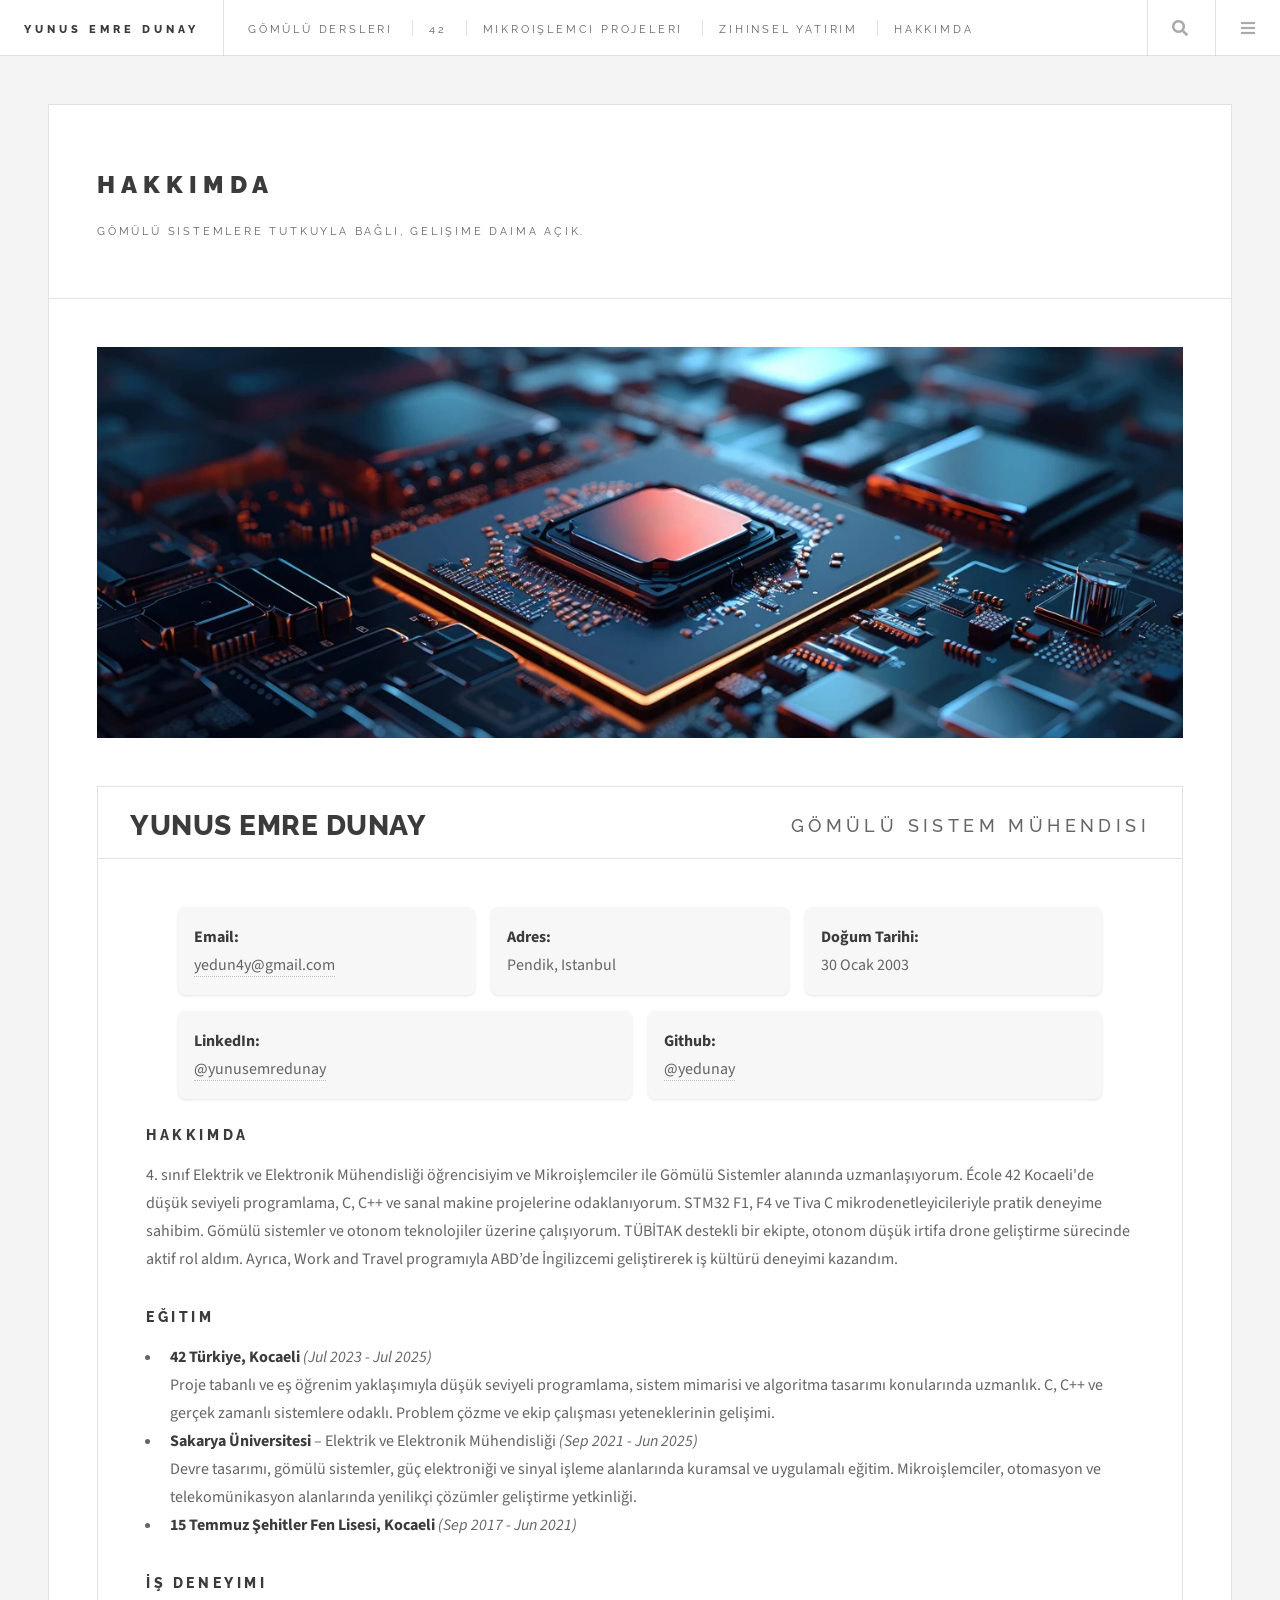
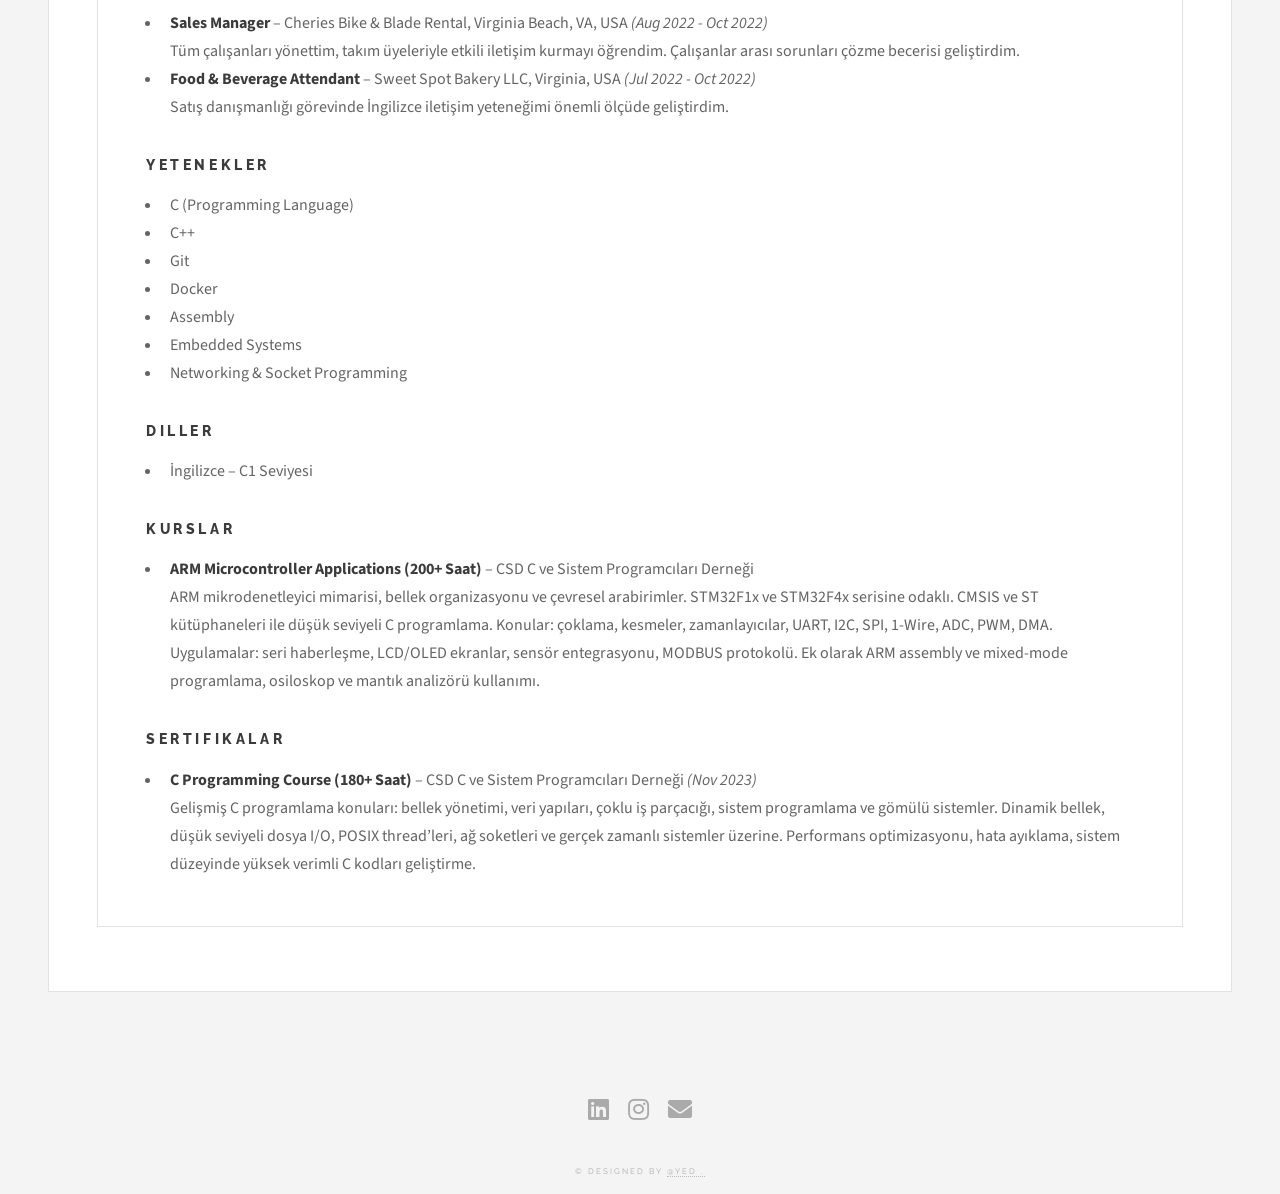
==== about.html @ 1c9fd667 "a" ====
<!DOCTYPE HTML>
<html>

<head>
	<title>Yunus Emre DUNAY</title>
	<meta charset="utf-8" />
	<meta name="viewport" content="width=device-width, initial-scale=1, user-scalable=no" />
	<link rel="stylesheet" href="assets/css/main.css" />
</head>

<body class="is-preload">
	<!-- Wrapper -->
	<div id="wrapper">
		<!-- Header -->
		<header id="header">
			<h1><a href="index.html">Yunus Emre DUNAY</a></h1>
			<nav class="links">
				<ul>
					<li><a href="embedded.html">Gömülü Dersleri</a></li>
					<li><a href="forty_two.html">42</a></li>
					<li><a href="mcu.html">Mikroişlemci Projeleri</a></li>
					<li><a href="mind.html">Zihinsel Yatırım</a></li>
					<li><a href="about.html">Hakkımda</a></li>
				</ul>
			</nav>
			<nav class="main">
				<ul>
					<li class="search">
						<a class="fa-search" href="#search">Search</a>
						<form id="search" method="get" action="#">
							<input type="text" name="query" placeholder="Search" />
						</form>
					</li>
					<li class="menu">
						<a class="fa-bars" href="#menu">Menu</a>
					</li>
				</ul>
			</nav>
		</header>

		<!-- Menu -->
		<section id="menu">

			<!-- Search -->
			<section>
				<form class="search" method="get" action="#">
					<input type="text" name="query" placeholder="Search" />
				</form>
			</section>

			<!-- Links -->
			<section>
				<ul class="links">
					<li>
						<a href="embedded.html">
							<h3>Gömülü Dersleri</h3>
							<p>Hafta hafta yüklediğim teorik ve pratik notlar</p>
						</a>
					</li>
					<li>
						<a href="forty_two.html">
							<h3>42</h3>
							<p>[C / C++ / Sanal Makineler / Soketler / Docker ve daha fazlası...]</p>
						</a>
					</li>
					<li>
						<a href="mcu.html">
							<h3>Mikroişlemci Projeleri</h3>
							<p>STM32 ve Tiva Stellaris ile tasarladığım projeler</p>
						</a>
					</li>
					<li>
						<a href="mind.html">
							<h3>Zihinsel Yatırım</h3>
							<p>Podcast, kitap ve bireysel gelişim odaklı bilimsel paylaşımlar</p>
						</a>
					</li>
					<li>
						<a href="about.html">
							<h3>Hakkımda</h3>
							<p>Benim hakkımda daha fazla bilgi</p>
						</a>
					</li>
				</ul>
			</section>

		</section>

		<div id="main">

			<!-- Post -->
			<article class="post">
				<header>
					<div class="title">
						<h2><a> Hakkımda </a></h2>
						<p> Gömülü sistemlere tutkuyla bağlı, gelişime daima açık. </p>
					</div>
				</header>
				<span class="image featured"><img src="images/about.jpeg" alt="" /></span>
				<style>
					@media (max-width: 768px) {

						#cv header,
						#cv .info-cards {
							padding-left: 1em !important;
							padding-right: 1em !important;
						}

						#cv .info-cards>div {
							flex: 1 1 100% !important;
							margin-bottom: 0.75em !important;
						}

						#cv header {
							margin-top: 1.5em !important;
							margin-bottom: 0.5em !important;
						}

						#cv header h2,
						#cv header p {
							font-size: 1.25em !important;
							text-align: center !important;
						}

						#cv header div {
							text-align: center !important;
						}
					}
				</style>

				<section id="cv" class="post" style="margin-top: 1em;">
					<header
						style="display: flex; flex-wrap: wrap; justify-content: space-between; align-items: center; gap: 1em; padding: 1em 2em 0.5em 2em;">
						<div style="flex: 1 1 300px; min-width: 200px;">
							<h2 style="margin: 0; font-size: 1.75em; letter-spacing: 0.5px;">Yunus Emre DUNAY</h2>
						</div>
						<div style="flex: 1 1 300px; min-width: 200px; text-align: right;">
							<p style="margin: 0; font-weight: 500; color: #666; font-size: 1.1em;">Gömülü Sistem
								Mühendisi</p>
						</div>
					</header>

					<div class="info-cards"
						style="display: flex; flex-wrap: wrap; gap: 1em; margin: 1em 2em 1.5em 2em;">
						<div
							style="flex: 1 1 200px; background-color: #f7f7f7; padding: 1em; border-radius: 8px; box-shadow: 0 1px 3px rgba(0,0,0,0.1);">
							<p style="margin: 0;"><strong>Email:</strong><br /><a
									href="mailto:yedun4y@gmail.com">yedun4y@gmail.com</a></p>
						</div>
						<div
							style="flex: 1 1 200px; background-color: #f7f7f7; padding: 1em; border-radius: 8px; box-shadow: 0 1px 3px rgba(0,0,0,0.1);">
							<p style="margin: 0;"><strong>Adres:</strong><br />Pendik, Istanbul</p>
						</div>
						<div
							style="flex: 1 1 200px; background-color: #f7f7f7; padding: 1em; border-radius: 8px; box-shadow: 0 1px 3px rgba(0,0,0,0.1);">
							<p style="margin: 0;"><strong>Doğum Tarihi:</strong><br />30 Ocak 2003</p>
						</div>
						<div
							style="flex: 1 1 300px; background-color: #f7f7f7; padding: 1em; border-radius: 8px; box-shadow: 0 1px 3px rgba(0,0,0,0.1);">
							<p style="margin: 0;"><strong>LinkedIn:</strong><br /><a
									href="https://www.linkedin.com/in/yunusemredunay/">@yunusemredunay</a>
							</p>
						</div>
						<div
							style="flex: 1 1 300px; background-color: #f7f7f7; padding: 1em; border-radius: 8px; box-shadow: 0 1px 3px rgba(0,0,0,0.1);">
							<p style="margin: 0;"><strong>Github:</strong><br /><a
									href="https://www.github.com/yedunay/">@yedunay</a>
							</p>
						</div>
					</div>
					<h3>Hakkımda</h3>
					<p>4. sınıf Elektrik ve Elektronik Mühendisliği öğrencisiyim ve Mikroişlemciler ile Gömülü Sistemler
						alanında uzmanlaşıyorum. École 42 Kocaeli'de düşük seviyeli programlama, C, C++ ve sanal makine
						projelerine odaklanıyorum. STM32 F1, F4 ve Tiva C mikrodenetleyicileriyle pratik deneyime
						sahibim. Gömülü sistemler ve otonom teknolojiler üzerine çalışıyorum. TÜBİTAK destekli bir
						ekipte, otonom düşük irtifa drone geliştirme sürecinde aktif rol aldım. Ayrıca, Work and Travel
						programıyla ABD’de İngilizcemi geliştirerek iş kültürü deneyimi kazandım.</p>

					<h3>Eğitim</h3>
					<ul>
						<li><strong>42 Türkiye, Kocaeli</strong> <em>(Jul 2023 - Jul 2025)</em><br />
							Proje tabanlı ve eş öğrenim yaklaşımıyla düşük seviyeli programlama, sistem mimarisi ve
							algoritma tasarımı konularında uzmanlık. C, C++ ve gerçek zamanlı sistemlere odaklı. Problem
							çözme ve ekip çalışması yeteneklerinin gelişimi.
						</li>
						<li><strong>Sakarya Üniversitesi</strong> – Elektrik ve Elektronik Mühendisliği <em>(Sep 2021 -
								Jun 2025)</em><br />
							Devre tasarımı, gömülü sistemler, güç elektroniği ve sinyal işleme alanlarında kuramsal ve
							uygulamalı eğitim. Mikroişlemciler, otomasyon ve telekomünikasyon alanlarında yenilikçi
							çözümler geliştirme yetkinliği.
						</li>
						<li><strong>15 Temmuz Şehitler Fen Lisesi, Kocaeli</strong> <em>(Sep 2017 - Jun 2021)</em></li>
					</ul>

					<h3>İş Deneyimi</h3>
					<ul>
						<li><strong>Sales Manager</strong> – Cheries Bike & Blade Rental, Virginia Beach, VA, USA
							<em>(Aug 2022 - Oct 2022)</em><br />
							Tüm çalışanları yönettim, takım üyeleriyle etkili iletişim kurmayı öğrendim. Çalışanlar
							arası sorunları çözme becerisi geliştirdim.
						</li>
						<li><strong>Food & Beverage Attendant</strong> – Sweet Spot Bakery LLC, Virginia, USA <em>(Jul
								2022 - Oct 2022)</em><br />
							Satış danışmanlığı görevinde İngilizce iletişim yeteneğimi önemli ölçüde geliştirdim.
						</li>
					</ul>

					<h3>Yetenekler</h3>
					<ul>
						<li>C (Programming Language)</li>
						<li>C++</li>
						<li>Git</li>
						<li>Docker</li>
						<li>Assembly</li>
						<li>Embedded Systems</li>
						<li>Networking & Socket Programming</li>
					</ul>

					<h3>Diller</h3>
					<ul>
						<li>İngilizce – C1 Seviyesi</li>
					</ul>

					<h3>Kurslar</h3>
					<ul>
						<li><strong>ARM Microcontroller Applications (200+ Saat)</strong> – CSD C ve Sistem
							Programcıları Derneği<br />
							ARM mikrodenetleyici mimarisi, bellek organizasyonu ve çevresel arabirimler. STM32F1x ve
							STM32F4x serisine odaklı. CMSIS ve ST kütüphaneleri ile düşük seviyeli C programlama.
							Konular: çoklama, kesmeler, zamanlayıcılar, UART, I2C, SPI, 1-Wire, ADC, PWM, DMA.
							Uygulamalar: seri haberleşme, LCD/OLED ekranlar, sensör entegrasyonu, MODBUS protokolü. Ek
							olarak ARM assembly ve mixed-mode programlama, osiloskop ve mantık analizörü kullanımı.
						</li>
					</ul>

					<h3>Sertifikalar</h3>
					<ul>
						<li><strong>C Programming Course (180+ Saat)</strong> – CSD C ve Sistem Programcıları Derneği
							<em>(Nov 2023)</em><br />
							Gelişmiş C programlama konuları: bellek yönetimi, veri yapıları, çoklu iş parçacığı, sistem
							programlama ve gömülü sistemler. Dinamik bellek, düşük seviyeli dosya I/O, POSIX
							thread’leri, ağ soketleri ve gerçek zamanlı sistemler üzerine. Performans optimizasyonu,
							hata ayıklama, sistem düzeyinde yüksek verimli C kodları geliştirme.
						</li>
					</ul>
				</section>
			</article>
		</div>
	</div>
	<section id="footer">
		<ul class="icons" style="text-align: center;">
			<li><a href="https://www.linkedin.com/in/yunusemredunay/" class="icon brands fa-linkedin" target="_blank"
					style="font-size: 24px;"><span class="label">LinkedIn</span></a></li>
			<li><a href="https://www.instagram.com/yunusemredunay/" class="icon brands fa-instagram" target="_blank"
					style="font-size: 24px;"><span class="label">Instagram</span></a></li>
			<li><a href="mailto:yedun4y@gmail.com" class="icon solid fa-envelope" style="font-size: 24px;"><span
						class="label">Email</span></a></li>
		</ul>
		<p class="copyright" style="text-align: center;">&copy; designed by <a href="about.html">@YED .</a></p>
	</section>

	<!-- Scripts -->
	<script src="assets/js/jquery.min.js"></script>
	<script src="assets/js/browser.min.js"></script>
	<script src="assets/js/breakpoints.min.js"></script>
	<script src="assets/js/util.js"></script>
	<script src="assets/js/main.js"></script>

</body>

</html>
---- assets/css/main.css ----
@import url(fontawesome-all.min.css);
@import url("https://fonts.googleapis.com/css?family=Source+Sans+Pro:400,700|Raleway:400,800,900");

/*
	Yunus Emre DUNAY by HTML5 UP
	html5up.net | @ajlkn
	Free for personal and commercial use under the CCA 3.0 license (html5up.net/license)
*/

html, body, div, span, applet, object,
iframe, h1, h2, h3, h4, h5, h6, p, blockquote,
pre, a, abbr, acronym, address, big, cite,
code, del, dfn, em, img, ins, kbd, q, s, samp,
small, strike, strong, sub, sup, tt, var, b,
u, i, center, dl, dt, dd, ol, ul, li, fieldset,
form, label, legend, table, caption, tbody,
tfoot, thead, tr, th, td, article, aside,
canvas, details, embed, figure, figcaption,
footer, header, hgroup, menu, nav, output, ruby,
section, summary, time, mark, audio, video {
	margin: 0;
	padding: 0;
	border: 0;
	font-size: 100%;
	font: inherit;
	vertical-align: baseline;}

article, aside, details, figcaption, figure,
footer, header, hgroup, menu, nav, section {
	display: block;}

body {
	line-height: 1;
}

ol, ul {
	list-style: none;
}

blockquote, q {
	quotes: none;
}

	blockquote:before, blockquote:after, q:before, q:after {
		content: '';
		content: none;
	}

table {
	border-collapse: collapse;
	border-spacing: 0;
}

body {
	-webkit-text-size-adjust: none;
}

mark {
	background-color: transparent;
	color: inherit;
}

input::-moz-focus-inner {
	border: 0;
	padding: 0;
}

input, select, textarea {
	-moz-appearance: none;
	-webkit-appearance: none;
	-ms-appearance: none;
	appearance: none;
}

/* Basic */

	@-ms-viewport {
		width: device-width;
	}

	body {
		-ms-overflow-style: scrollbar;
	}

	@media screen and (max-width: 480px) {

		html, body {
			min-width: 320px;
		}

	}

	html {
		box-sizing: border-box;
	}

	*, *:before, *:after {
		box-sizing: inherit;
	}

	body {
		background: #f4f4f4;
	}

		body.is-preload *, body.is-preload *:before, body.is-preload *:after {
			-moz-animation: none !important;
			-webkit-animation: none !important;
			-ms-animation: none !important;
			animation: none !important;
			-moz-transition: none !important;
			-webkit-transition: none !important;
			-ms-transition: none !important;
			transition: none !important;
		}

/* Type */

	body, input, select, textarea {
		color: #646464;
		font-family: "Source Sans Pro", Helvetica, sans-serif;
		font-size: 14pt;
		font-weight: 400;
		line-height: 1.75;
	}

		@media screen and (max-width: 1680px) {

			body, input, select, textarea {
				font-size: 12pt;
			}

		}

		@media screen and (max-width: 1280px) {

			body, input, select, textarea {
				font-size: 12pt;
			}

		}

		@media screen and (max-width: 980px) {

			body, input, select, textarea {
				font-size: 12pt;
			}

		}

		@media screen and (max-width: 736px) {

			body, input, select, textarea {
				font-size: 12pt;
			}

		}

		@media screen and (max-width: 480px) {

			body, input, select, textarea {
				font-size: 12pt;
			}

		}

	a {
		-moz-transition: color 0.2s ease, border-bottom-color 0.2s ease;
		-webkit-transition: color 0.2s ease, border-bottom-color 0.2s ease;
		-ms-transition: color 0.2s ease, border-bottom-color 0.2s ease;
		transition: color 0.2s ease, border-bottom-color 0.2s ease;
		border-bottom: dotted 1px rgba(160, 160, 160, 0.65);
		color: inherit;
		text-decoration: none;
	}

		a:before {
			-moz-transition: color 0.2s ease;
			-webkit-transition: color 0.2s ease;
			-ms-transition: color 0.2s ease;
			transition: color 0.2s ease;
		}

		a:hover {
			border-bottom-color: transparent;
			color: #2ebaae !important;
		}

			a:hover:before {
				color: #2ebaae !important;
			}

	strong, b {
		color: #3c3b3b;
		font-weight: 700;
	}

	em, i {
		font-style: italic;
	}

	p {
		margin: 0 0 2em 0;
	}

	h1, h2, h3, h4, h5, h6 {
		color: #3c3b3b;
		font-family: "Raleway", Helvetica, sans-serif;
		font-weight: 800;
		letter-spacing: 0.25em;
		line-height: 1.65;
		margin: 0 0 1em 0;
		text-transform: uppercase;
	}

		h1 a, h2 a, h3 a, h4 a, h5 a, h6 a {
			color: inherit;
			border-bottom: 0;
		}

	h2 {
		font-size: 1.1em;
	}

	h3 {
		font-size: 0.9em;
	}

	h4 {
		font-size: 0.7em;
	}

	h5 {
		font-size: 0.7em;
	}

	h6 {
		font-size: 0.7em;
	}

	sub {
		font-size: 0.8em;
		position: relative;
		top: 0.5em;
	}

	sup {
		font-size: 0.8em;
		position: relative;
		top: -0.5em;
	}

	blockquote {
		border-left: solid 4px rgba(160, 160, 160, 0.3);
		font-style: italic;
		margin: 0 0 2em 0;
		padding: 0.5em 0 0.5em 2em;
	}

	code {
		background: rgba(160, 160, 160, 0.075);
		border: solid 1px rgba(160, 160, 160, 0.3);
		font-family: "Courier New", monospace;
		font-size: 0.9em;
		margin: 0 0.25em;
		padding: 0.25em 0.65em;
	}

	pre {
		-webkit-overflow-scrolling: touch;
		font-family: "Courier New", monospace;
		font-size: 0.9em;
		margin: 0 0 2em 0;
	}

		pre code {
			display: block;
			line-height: 1.75em;
			padding: 1em 1.5em;
			overflow-x: auto;
		}

	hr {
		border: 0;
		border-bottom: solid 1px rgba(160, 160, 160, 0.3);
		margin: 2em 0;
	}

		hr.major {
			margin: 3em 0;
		}

	.align-left {
		text-align: left;
	}

	.align-center {
		text-align: center;
	}

	.align-right {
		text-align: right;
	}

/* Row */

	.row {
		display: flex;
		flex-wrap: wrap;
		box-sizing: border-box;
		align-items: stretch;
	}

		.row > * {
			box-sizing: border-box;
		}

		.row.gtr-uniform > * > :last-child {
			margin-bottom: 0;
		}

		.row.aln-left {
			justify-content: flex-start;
		}

		.row.aln-center {
			justify-content: center;
		}

		.row.aln-right {
			justify-content: flex-end;
		}

		.row.aln-top {
			align-items: flex-start;
		}

		.row.aln-middle {
			align-items: center;
		}

		.row.aln-bottom {
			align-items: flex-end;
		}

		.row > .imp {
			order: -1;
		}

		.row > .col-1 {
			width: 8.33333%;
		}

		.row > .off-1 {
			margin-left: 8.33333%;
		}

		.row > .col-2 {
			width: 16.66667%;
		}

		.row > .off-2 {
			margin-left: 16.66667%;
		}

		.row > .col-3 {
			width: 25%;
		}

		.row > .off-3 {
			margin-left: 25%;
		}

		.row > .col-4 {
			width: 33.33333%;
		}

		.row > .off-4 {
			margin-left: 33.33333%;
		}

		.row > .col-5 {
			width: 41.66667%;
		}

		.row > .off-5 {
			margin-left: 41.66667%;
		}

		.row > .col-6 {
			width: 50%;
		}

		.row > .off-6 {
			margin-left: 50%;
		}

		.row > .col-7 {
			width: 58.33333%;
		}

		.row > .off-7 {
			margin-left: 58.33333%;
		}

		.row > .col-8 {
			width: 66.66667%;
		}

		.row > .off-8 {
			margin-left: 66.66667%;
		}

		.row > .col-9 {
			width: 75%;
		}

		.row > .off-9 {
			margin-left: 75%;
		}

		.row > .col-10 {
			width: 83.33333%;
		}

		.row > .off-10 {
			margin-left: 83.33333%;
		}

		.row > .col-11 {
			width: 91.66667%;
		}

		.row > .off-11 {
			margin-left: 91.66667%;
		}

		.row > .col-12 {
			width: 100%;
		}

		.row > .off-12 {
			margin-left: 100%;
		}

		.row.gtr-0 {
			margin-top: 0;
			margin-left: 0em;
		}

			.row.gtr-0 > * {
				padding: 0 0 0 0em;
			}

			.row.gtr-0.gtr-uniform {
				margin-top: 0em;
			}

				.row.gtr-0.gtr-uniform > * {
					padding-top: 0em;
				}

		.row.gtr-25 {
			margin-top: 0;
			margin-left: -0.25em;
		}

			.row.gtr-25 > * {
				padding: 0 0 0 0.25em;
			}

			.row.gtr-25.gtr-uniform {
				margin-top: -0.25em;
			}

				.row.gtr-25.gtr-uniform > * {
					padding-top: 0.25em;
				}

		.row.gtr-50 {
			margin-top: 0;
			margin-left: -0.5em;
		}

			.row.gtr-50 > * {
				padding: 0 0 0 0.5em;
			}

			.row.gtr-50.gtr-uniform {
				margin-top: -0.5em;
			}

				.row.gtr-50.gtr-uniform > * {
					padding-top: 0.5em;
				}

		.row {
			margin-top: 0;
			margin-left: -1em;
		}

			.row > * {
				padding: 0 0 0 1em;
			}

			.row.gtr-uniform {
				margin-top: -1em;
			}

				.row.gtr-uniform > * {
					padding-top: 1em;
				}

		.row.gtr-150 {
			margin-top: 0;
			margin-left: -1.5em;
		}

			.row.gtr-150 > * {
				padding: 0 0 0 1.5em;
			}

			.row.gtr-150.gtr-uniform {
				margin-top: -1.5em;
			}

				.row.gtr-150.gtr-uniform > * {
					padding-top: 1.5em;
				}

		.row.gtr-200 {
			margin-top: 0;
			margin-left: -2em;
		}

			.row.gtr-200 > * {
				padding: 0 0 0 2em;
			}

			.row.gtr-200.gtr-uniform {
				margin-top: -2em;
			}

				.row.gtr-200.gtr-uniform > * {
					padding-top: 2em;
				}

		@media screen and (max-width: 1680px) {

			.row {
				display: flex;
				flex-wrap: wrap;
				box-sizing: border-box;
				align-items: stretch;
			}

				.row > * {
					box-sizing: border-box;
				}

				.row.gtr-uniform > * > :last-child {
					margin-bottom: 0;
				}

				.row.aln-left {
					justify-content: flex-start;
				}

				.row.aln-center {
					justify-content: center;
				}

				.row.aln-right {
					justify-content: flex-end;
				}

				.row.aln-top {
					align-items: flex-start;
				}

				.row.aln-middle {
					align-items: center;
				}

				.row.aln-bottom {
					align-items: flex-end;
				}

				.row > .imp-xlarge {
					order: -1;
				}

				.row > .col-1-xlarge {
					width: 8.33333%;
				}

				.row > .off-1-xlarge {
					margin-left: 8.33333%;
				}

				.row > .col-2-xlarge {
					width: 16.66667%;
				}

				.row > .off-2-xlarge {
					margin-left: 16.66667%;
				}

				.row > .col-3-xlarge {
					width: 25%;
				}

				.row > .off-3-xlarge {
					margin-left: 25%;
				}

				.row > .col-4-xlarge {
					width: 33.33333%;
				}

				.row > .off-4-xlarge {
					margin-left: 33.33333%;
				}

				.row > .col-5-xlarge {
					width: 41.66667%;
				}

				.row > .off-5-xlarge {
					margin-left: 41.66667%;
				}

				.row > .col-6-xlarge {
					width: 50%;
				}

				.row > .off-6-xlarge {
					margin-left: 50%;
				}

				.row > .col-7-xlarge {
					width: 58.33333%;
				}

				.row > .off-7-xlarge {
					margin-left: 58.33333%;
				}

				.row > .col-8-xlarge {
					width: 66.66667%;
				}

				.row > .off-8-xlarge {
					margin-left: 66.66667%;
				}

				.row > .col-9-xlarge {
					width: 75%;
				}

				.row > .off-9-xlarge {
					margin-left: 75%;
				}

				.row > .col-10-xlarge {
					width: 83.33333%;
				}

				.row > .off-10-xlarge {
					margin-left: 83.33333%;
				}

				.row > .col-11-xlarge {
					width: 91.66667%;
				}

				.row > .off-11-xlarge {
					margin-left: 91.66667%;
				}

				.row > .col-12-xlarge {
					width: 100%;
				}

				.row > .off-12-xlarge {
					margin-left: 100%;
				}

				.row.gtr-0 {
					margin-top: 0;
					margin-left: 0em;
				}

					.row.gtr-0 > * {
						padding: 0 0 0 0em;
					}

					.row.gtr-0.gtr-uniform {
						margin-top: 0em;
					}

						.row.gtr-0.gtr-uniform > * {
							padding-top: 0em;
						}

				.row.gtr-25 {
					margin-top: 0;
					margin-left: -0.25em;
				}

					.row.gtr-25 > * {
						padding: 0 0 0 0.25em;
					}

					.row.gtr-25.gtr-uniform {
						margin-top: -0.25em;
					}

						.row.gtr-25.gtr-uniform > * {
							padding-top: 0.25em;
						}

				.row.gtr-50 {
					margin-top: 0;
					margin-left: -0.5em;
				}

					.row.gtr-50 > * {
						padding: 0 0 0 0.5em;
					}

					.row.gtr-50.gtr-uniform {
						margin-top: -0.5em;
					}

						.row.gtr-50.gtr-uniform > * {
							padding-top: 0.5em;
						}

				.row {
					margin-top: 0;
					margin-left: -1em;
				}

					.row > * {
						padding: 0 0 0 1em;
					}

					.row.gtr-uniform {
						margin-top: -1em;
					}

						.row.gtr-uniform > * {
							padding-top: 1em;
						}

				.row.gtr-150 {
					margin-top: 0;
					margin-left: -1.5em;
				}

					.row.gtr-150 > * {
						padding: 0 0 0 1.5em;
					}

					.row.gtr-150.gtr-uniform {
						margin-top: -1.5em;
					}

						.row.gtr-150.gtr-uniform > * {
							padding-top: 1.5em;
						}

				.row.gtr-200 {
					margin-top: 0;
					margin-left: -2em;
				}

					.row.gtr-200 > * {
						padding: 0 0 0 2em;
					}

					.row.gtr-200.gtr-uniform {
						margin-top: -2em;
					}

						.row.gtr-200.gtr-uniform > * {
							padding-top: 2em;
						}

		}

		@media screen and (max-width: 1280px) {

			.row {
				display: flex;
				flex-wrap: wrap;
				box-sizing: border-box;
				align-items: stretch;
			}

				.row > * {
					box-sizing: border-box;
				}

				.row.gtr-uniform > * > :last-child {
					margin-bottom: 0;
				}

				.row.aln-left {
					justify-content: flex-start;
				}

				.row.aln-center {
					justify-content: center;
				}

				.row.aln-right {
					justify-content: flex-end;
				}

				.row.aln-top {
					align-items: flex-start;
				}

				.row.aln-middle {
					align-items: center;
				}

				.row.aln-bottom {
					align-items: flex-end;
				}

				.row > .imp-large {
					order: -1;
				}

				.row > .col-1-large {
					width: 8.33333%;
				}

				.row > .off-1-large {
					margin-left: 8.33333%;
				}

				.row > .col-2-large {
					width: 16.66667%;
				}

				.row > .off-2-large {
					margin-left: 16.66667%;
				}

				.row > .col-3-large {
					width: 25%;
				}

				.row > .off-3-large {
					margin-left: 25%;
				}

				.row > .col-4-large {
					width: 33.33333%;
				}

				.row > .off-4-large {
					margin-left: 33.33333%;
				}

				.row > .col-5-large {
					width: 41.66667%;
				}

				.row > .off-5-large {
					margin-left: 41.66667%;
				}

				.row > .col-6-large {
					width: 50%;
				}

				.row > .off-6-large {
					margin-left: 50%;
				}

				.row > .col-7-large {
					width: 58.33333%;
				}

				.row > .off-7-large {
					margin-left: 58.33333%;
				}

				.row > .col-8-large {
					width: 66.66667%;
				}

				.row > .off-8-large {
					margin-left: 66.66667%;
				}

				.row > .col-9-large {
					width: 75%;
				}

				.row > .off-9-large {
					margin-left: 75%;
				}

				.row > .col-10-large {
					width: 83.33333%;
				}

				.row > .off-10-large {
					margin-left: 83.33333%;
				}

				.row > .col-11-large {
					width: 91.66667%;
				}

				.row > .off-11-large {
					margin-left: 91.66667%;
				}

				.row > .col-12-large {
					width: 100%;
				}

				.row > .off-12-large {
					margin-left: 100%;
				}

				.row.gtr-0 {
					margin-top: 0;
					margin-left: 0em;
				}

					.row.gtr-0 > * {
						padding: 0 0 0 0em;
					}

					.row.gtr-0.gtr-uniform {
						margin-top: 0em;
					}

						.row.gtr-0.gtr-uniform > * {
							padding-top: 0em;
						}

				.row.gtr-25 {
					margin-top: 0;
					margin-left: -0.25em;
				}

					.row.gtr-25 > * {
						padding: 0 0 0 0.25em;
					}

					.row.gtr-25.gtr-uniform {
						margin-top: -0.25em;
					}

						.row.gtr-25.gtr-uniform > * {
							padding-top: 0.25em;
						}

				.row.gtr-50 {
					margin-top: 0;
					margin-left: -0.5em;
				}

					.row.gtr-50 > * {
						padding: 0 0 0 0.5em;
					}

					.row.gtr-50.gtr-uniform {
						margin-top: -0.5em;
					}

						.row.gtr-50.gtr-uniform > * {
							padding-top: 0.5em;
						}

				.row {
					margin-top: 0;
					margin-left: -1em;
				}

					.row > * {
						padding: 0 0 0 1em;
					}

					.row.gtr-uniform {
						margin-top: -1em;
					}

						.row.gtr-uniform > * {
							padding-top: 1em;
						}

				.row.gtr-150 {
					margin-top: 0;
					margin-left: -1.5em;
				}

					.row.gtr-150 > * {
						padding: 0 0 0 1.5em;
					}

					.row.gtr-150.gtr-uniform {
						margin-top: -1.5em;
					}

						.row.gtr-150.gtr-uniform > * {
							padding-top: 1.5em;
						}

				.row.gtr-200 {
					margin-top: 0;
					margin-left: -2em;
				}

					.row.gtr-200 > * {
						padding: 0 0 0 2em;
					}

					.row.gtr-200.gtr-uniform {
						margin-top: -2em;
					}

						.row.gtr-200.gtr-uniform > * {
							padding-top: 2em;
						}

		}

		@media screen and (max-width: 980px) {

			.row {
				display: flex;
				flex-wrap: wrap;
				box-sizing: border-box;
				align-items: stretch;
			}

				.row > * {
					box-sizing: border-box;
				}

				.row.gtr-uniform > * > :last-child {
					margin-bottom: 0;
				}

				.row.aln-left {
					justify-content: flex-start;
				}

				.row.aln-center {
					justify-content: center;
				}

				.row.aln-right {
					justify-content: flex-end;
				}

				.row.aln-top {
					align-items: flex-start;
				}

				.row.aln-middle {
					align-items: center;
				}

				.row.aln-bottom {
					align-items: flex-end;
				}

				.row > .imp-medium {
					order: -1;
				}

				.row > .col-1-medium {
					width: 8.33333%;
				}

				.row > .off-1-medium {
					margin-left: 8.33333%;
				}

				.row > .col-2-medium {
					width: 16.66667%;
				}

				.row > .off-2-medium {
					margin-left: 16.66667%;
				}

				.row > .col-3-medium {
					width: 25%;
				}

				.row > .off-3-medium {
					margin-left: 25%;
				}

				.row > .col-4-medium {
					width: 33.33333%;
				}

				.row > .off-4-medium {
					margin-left: 33.33333%;
				}

				.row > .col-5-medium {
					width: 41.66667%;
				}

				.row > .off-5-medium {
					margin-left: 41.66667%;
				}

				.row > .col-6-medium {
					width: 50%;
				}

				.row > .off-6-medium {
					margin-left: 50%;
				}

				.row > .col-7-medium {
					width: 58.33333%;
				}

				.row > .off-7-medium {
					margin-left: 58.33333%;
				}

				.row > .col-8-medium {
					width: 66.66667%;
				}

				.row > .off-8-medium {
					margin-left: 66.66667%;
				}

				.row > .col-9-medium {
					width: 75%;
				}

				.row > .off-9-medium {
					margin-left: 75%;
				}

				.row > .col-10-medium {
					width: 83.33333%;
				}

				.row > .off-10-medium {
					margin-left: 83.33333%;
				}

				.row > .col-11-medium {
					width: 91.66667%;
				}

				.row > .off-11-medium {
					margin-left: 91.66667%;
				}

				.row > .col-12-medium {
					width: 100%;
				}

				.row > .off-12-medium {
					margin-left: 100%;
				}

				.row.gtr-0 {
					margin-top: 0;
					margin-left: 0em;
				}

					.row.gtr-0 > * {
						padding: 0 0 0 0em;
					}

					.row.gtr-0.gtr-uniform {
						margin-top: 0em;
					}

						.row.gtr-0.gtr-uniform > * {
							padding-top: 0em;
						}

				.row.gtr-25 {
					margin-top: 0;
					margin-left: -0.25em;
				}

					.row.gtr-25 > * {
						padding: 0 0 0 0.25em;
					}

					.row.gtr-25.gtr-uniform {
						margin-top: -0.25em;
					}

						.row.gtr-25.gtr-uniform > * {
							padding-top: 0.25em;
						}

				.row.gtr-50 {
					margin-top: 0;
					margin-left: -0.5em;
				}

					.row.gtr-50 > * {
						padding: 0 0 0 0.5em;
					}

					.row.gtr-50.gtr-uniform {
						margin-top: -0.5em;
					}

						.row.gtr-50.gtr-uniform > * {
							padding-top: 0.5em;
						}

				.row {
					margin-top: 0;
					margin-left: -1em;
				}

					.row > * {
						padding: 0 0 0 1em;
					}

					.row.gtr-uniform {
						margin-top: -1em;
					}

						.row.gtr-uniform > * {
							padding-top: 1em;
						}

				.row.gtr-150 {
					margin-top: 0;
					margin-left: -1.5em;
				}

					.row.gtr-150 > * {
						padding: 0 0 0 1.5em;
					}

					.row.gtr-150.gtr-uniform {
						margin-top: -1.5em;
					}

						.row.gtr-150.gtr-uniform > * {
							padding-top: 1.5em;
						}

				.row.gtr-200 {
					margin-top: 0;
					margin-left: -2em;
				}

					.row.gtr-200 > * {
						padding: 0 0 0 2em;
					}

					.row.gtr-200.gtr-uniform {
						margin-top: -2em;
					}

						.row.gtr-200.gtr-uniform > * {
							padding-top: 2em;
						}

		}

		@media screen and (max-width: 736px) {

			.row {
				display: flex;
				flex-wrap: wrap;
				box-sizing: border-box;
				align-items: stretch;
			}

				.row > * {
					box-sizing: border-box;
				}

				.row.gtr-uniform > * > :last-child {
					margin-bottom: 0;
				}

				.row.aln-left {
					justify-content: flex-start;
				}

				.row.aln-center {
					justify-content: center;
				}

				.row.aln-right {
					justify-content: flex-end;
				}

				.row.aln-top {
					align-items: flex-start;
				}

				.row.aln-middle {
					align-items: center;
				}

				.row.aln-bottom {
					align-items: flex-end;
				}

				.row > .imp-small {
					order: -1;
				}

				.row > .col-1-small {
					width: 8.33333%;
				}

				.row > .off-1-small {
					margin-left: 8.33333%;
				}

				.row > .col-2-small {
					width: 16.66667%;
				}

				.row > .off-2-small {
					margin-left: 16.66667%;
				}

				.row > .col-3-small {
					width: 25%;
				}

				.row > .off-3-small {
					margin-left: 25%;
				}

				.row > .col-4-small {
					width: 33.33333%;
				}

				.row > .off-4-small {
					margin-left: 33.33333%;
				}

				.row > .col-5-small {
					width: 41.66667%;
				}

				.row > .off-5-small {
					margin-left: 41.66667%;
				}

				.row > .col-6-small {
					width: 50%;
				}

				.row > .off-6-small {
					margin-left: 50%;
				}

				.row > .col-7-small {
					width: 58.33333%;
				}

				.row > .off-7-small {
					margin-left: 58.33333%;
				}

				.row > .col-8-small {
					width: 66.66667%;
				}

				.row > .off-8-small {
					margin-left: 66.66667%;
				}

				.row > .col-9-small {
					width: 75%;
				}

				.row > .off-9-small {
					margin-left: 75%;
				}

				.row > .col-10-small {
					width: 83.33333%;
				}

				.row > .off-10-small {
					margin-left: 83.33333%;
				}

				.row > .col-11-small {
					width: 91.66667%;
				}

				.row > .off-11-small {
					margin-left: 91.66667%;
				}

				.row > .col-12-small {
					width: 100%;
				}

				.row > .off-12-small {
					margin-left: 100%;
				}

				.row.gtr-0 {
					margin-top: 0;
					margin-left: 0em;
				}

					.row.gtr-0 > * {
						padding: 0 0 0 0em;
					}

					.row.gtr-0.gtr-uniform {
						margin-top: 0em;
					}

						.row.gtr-0.gtr-uniform > * {
							padding-top: 0em;
						}

				.row.gtr-25 {
					margin-top: 0;
					margin-left: -0.25em;
				}

					.row.gtr-25 > * {
						padding: 0 0 0 0.25em;
					}

					.row.gtr-25.gtr-uniform {
						margin-top: -0.25em;
					}

						.row.gtr-25.gtr-uniform > * {
							padding-top: 0.25em;
						}

				.row.gtr-50 {
					margin-top: 0;
					margin-left: -0.5em;
				}

					.row.gtr-50 > * {
						padding: 0 0 0 0.5em;
					}

					.row.gtr-50.gtr-uniform {
						margin-top: -0.5em;
					}

						.row.gtr-50.gtr-uniform > * {
							padding-top: 0.5em;
						}

				.row {
					margin-top: 0;
					margin-left: -1em;
				}

					.row > * {
						padding: 0 0 0 1em;
					}

					.row.gtr-uniform {
						margin-top: -1em;
					}

						.row.gtr-uniform > * {
							padding-top: 1em;
						}

				.row.gtr-150 {
					margin-top: 0;
					margin-left: -1.5em;
				}

					.row.gtr-150 > * {
						padding: 0 0 0 1.5em;
					}

					.row.gtr-150.gtr-uniform {
						margin-top: -1.5em;
					}

						.row.gtr-150.gtr-uniform > * {
							padding-top: 1.5em;
						}

				.row.gtr-200 {
					margin-top: 0;
					margin-left: -2em;
				}

					.row.gtr-200 > * {
						padding: 0 0 0 2em;
					}

					.row.gtr-200.gtr-uniform {
						margin-top: -2em;
					}

						.row.gtr-200.gtr-uniform > * {
							padding-top: 2em;
						}

		}

		@media screen and (max-width: 480px) {

			.row {
				display: flex;
				flex-wrap: wrap;
				box-sizing: border-box;
				align-items: stretch;
			}

				.row > * {
					box-sizing: border-box;
				}

				.row.gtr-uniform > * > :last-child {
					margin-bottom: 0;
				}

				.row.aln-left {
					justify-content: flex-start;
				}

				.row.aln-center {
					justify-content: center;
				}

				.row.aln-right {
					justify-content: flex-end;
				}

				.row.aln-top {
					align-items: flex-start;
				}

				.row.aln-middle {
					align-items: center;
				}

				.row.aln-bottom {
					align-items: flex-end;
				}

				.row > .imp-xsmall {
					order: -1;
				}

				.row > .col-1-xsmall {
					width: 8.33333%;
				}

				.row > .off-1-xsmall {
					margin-left: 8.33333%;
				}

				.row > .col-2-xsmall {
					width: 16.66667%;
				}

				.row > .off-2-xsmall {
					margin-left: 16.66667%;
				}

				.row > .col-3-xsmall {
					width: 25%;
				}

				.row > .off-3-xsmall {
					margin-left: 25%;
				}

				.row > .col-4-xsmall {
					width: 33.33333%;
				}

				.row > .off-4-xsmall {
					margin-left: 33.33333%;
				}

				.row > .col-5-xsmall {
					width: 41.66667%;
				}

				.row > .off-5-xsmall {
					margin-left: 41.66667%;
				}

				.row > .col-6-xsmall {
					width: 50%;
				}

				.row > .off-6-xsmall {
					margin-left: 50%;
				}

				.row > .col-7-xsmall {
					width: 58.33333%;
				}

				.row > .off-7-xsmall {
					margin-left: 58.33333%;
				}

				.row > .col-8-xsmall {
					width: 66.66667%;
				}

				.row > .off-8-xsmall {
					margin-left: 66.66667%;
				}

				.row > .col-9-xsmall {
					width: 75%;
				}

				.row > .off-9-xsmall {
					margin-left: 75%;
				}

				.row > .col-10-xsmall {
					width: 83.33333%;
				}

				.row > .off-10-xsmall {
					margin-left: 83.33333%;
				}

				.row > .col-11-xsmall {
					width: 91.66667%;
				}

				.row > .off-11-xsmall {
					margin-left: 91.66667%;
				}

				.row > .col-12-xsmall {
					width: 100%;
				}

				.row > .off-12-xsmall {
					margin-left: 100%;
				}

				.row.gtr-0 {
					margin-top: 0;
					margin-left: 0em;
				}

					.row.gtr-0 > * {
						padding: 0 0 0 0em;
					}

					.row.gtr-0.gtr-uniform {
						margin-top: 0em;
					}

						.row.gtr-0.gtr-uniform > * {
							padding-top: 0em;
						}

				.row.gtr-25 {
					margin-top: 0;
					margin-left: -0.25em;
				}

					.row.gtr-25 > * {
						padding: 0 0 0 0.25em;
					}

					.row.gtr-25.gtr-uniform {
						margin-top: -0.25em;
					}

						.row.gtr-25.gtr-uniform > * {
							padding-top: 0.25em;
						}

				.row.gtr-50 {
					margin-top: 0;
					margin-left: -0.5em;
				}

					.row.gtr-50 > * {
						padding: 0 0 0 0.5em;
					}

					.row.gtr-50.gtr-uniform {
						margin-top: -0.5em;
					}

						.row.gtr-50.gtr-uniform > * {
							padding-top: 0.5em;
						}

				.row {
					margin-top: 0;
					margin-left: -1em;
				}

					.row > * {
						padding: 0 0 0 1em;
					}

					.row.gtr-uniform {
						margin-top: -1em;
					}

						.row.gtr-uniform > * {
							padding-top: 1em;
						}

				.row.gtr-150 {
					margin-top: 0;
					margin-left: -1.5em;
				}

					.row.gtr-150 > * {
						padding: 0 0 0 1.5em;
					}

					.row.gtr-150.gtr-uniform {
						margin-top: -1.5em;
					}

						.row.gtr-150.gtr-uniform > * {
							padding-top: 1.5em;
						}

				.row.gtr-200 {
					margin-top: 0;
					margin-left: -2em;
				}

					.row.gtr-200 > * {
						padding: 0 0 0 2em;
					}

					.row.gtr-200.gtr-uniform {
						margin-top: -2em;
					}

						.row.gtr-200.gtr-uniform > * {
							padding-top: 2em;
						}

		}

/* Author */

	.author {
		display: -moz-flex;
		display: -webkit-flex;
		display: -ms-flex;
		display: flex;
		-moz-flex-direction: row;
		-webkit-flex-direction: row;
		-ms-flex-direction: row;
		flex-direction: row;
		-moz-align-items: center;
		-webkit-align-items: center;
		-ms-align-items: center;
		align-items: center;
		-moz-justify-content: -moz-flex-end;
		-webkit-justify-content: -webkit-flex-end;
		-ms-justify-content: -ms-flex-end;
		justify-content: flex-end;
		border-bottom: 0;
		font-family: "Raleway", Helvetica, sans-serif;
		font-size: 0.6em;
		font-weight: 400;
		letter-spacing: 0.25em;
		text-transform: uppercase;
		white-space: nowrap;
	}

		.author .name {
			-moz-transition: border-bottom-color 0.2s ease;
			-webkit-transition: border-bottom-color 0.2s ease;
			-ms-transition: border-bottom-color 0.2s ease;
			transition: border-bottom-color 0.2s ease;
			border-bottom: dotted 1px rgba(160, 160, 160, 0.65);
			display: block;
			margin: 0 1.5em 0 0;
		}

		.author img {
			border-radius: 100%;
			display: block;
			width: 4em;
		}

		.author:hover .name {
			border-bottom-color: transparent;
		}

/* Blurb */

	.blurb h2 {
		font-size: 0.8em;
		margin: 0 0 1.5em 0;
	}

	.blurb h3 {
		font-size: 0.7em;
	}

	.blurb p {
		font-size: 0.9em;
	}

/* Box */

	.box {
		border: solid 1px rgba(160, 160, 160, 0.3);
		margin-bottom: 2em;
		padding: 1.5em;
	}

		.box > :last-child,
		.box > :last-child > :last-child,
		.box > :last-child > :last-child > :last-child {
			margin-bottom: 0;
		}

		.box.alt {
			border: 0;
			border-radius: 0;
			padding: 0;
		}

/* Button */

	input[type="submit"],
	input[type="reset"],
	input[type="button"],
	button,
	.button {
		-moz-appearance: none;
		-webkit-appearance: none;
		-ms-appearance: none;
		appearance: none;
		-moz-transition: background-color 0.2s ease, box-shadow 0.2s ease, color 0.2s ease;
		-webkit-transition: background-color 0.2s ease, box-shadow 0.2s ease, color 0.2s ease;
		-ms-transition: background-color 0.2s ease, box-shadow 0.2s ease, color 0.2s ease;
		transition: background-color 0.2s ease, box-shadow 0.2s ease, color 0.2s ease;
		background-color: transparent;
		border: 0;
		box-shadow: inset 0 0 0 1px rgba(160, 160, 160, 0.3);
		color: #3c3b3b !important;
		cursor: pointer;
		display: inline-block;
		font-family: "Raleway", Helvetica, sans-serif;
		font-size: 0.6em;
		font-weight: 800;
		height: 4.8125em;
		letter-spacing: 0.25em;
		line-height: 4.8125em;
		padding: 0 2.5em;
		text-align: center;
		text-decoration: none;
		text-transform: uppercase;
		white-space: nowrap;
	}

		input[type="submit"]:hover,
		input[type="reset"]:hover,
		input[type="button"]:hover,
		button:hover,
		.button:hover {
			box-shadow: inset 0 0 0 1px #2ebaae;
			color: #2ebaae !important;
		}

			input[type="submit"]:hover:active,
			input[type="reset"]:hover:active,
			input[type="button"]:hover:active,
			button:hover:active,
			.button:hover:active {
				background-color: rgba(46, 186, 174, 0.05);
			}

		input[type="submit"]:before, input[type="submit"]:after,
		input[type="reset"]:before,
		input[type="reset"]:after,
		input[type="button"]:before,
		input[type="button"]:after,
		button:before,
		button:after,
		.button:before,
		.button:after {
			color: #aaaaaa;
			position: relative;
		}

		input[type="submit"]:before,
		input[type="reset"]:before,
		input[type="button"]:before,
		button:before,
		.button:before {
			left: -1em;
			padding: 0 0 0 0.75em;
		}

		input[type="submit"]:after,
		input[type="reset"]:after,
		input[type="button"]:after,
		button:after,
		.button:after {
			left: 1em;
			padding: 0 0.75em 0 0;
		}

		input[type="submit"].fit,
		input[type="reset"].fit,
		input[type="button"].fit,
		button.fit,
		.button.fit {
			width: 100%;
		}

		input[type="submit"].large,
		input[type="reset"].large,
		input[type="button"].large,
		button.large,
		.button.large {
			font-size: 0.7em;
			padding: 0 3em;
		}

		input[type="submit"].small,
		input[type="reset"].small,
		input[type="button"].small,
		button.small,
		.button.small {
			font-size: 0.5em;
		}

		input[type="submit"].disabled, input[type="submit"]:disabled,
		input[type="reset"].disabled,
		input[type="reset"]:disabled,
		input[type="button"].disabled,
		input[type="button"]:disabled,
		button.disabled,
		button:disabled,
		.button.disabled,
		.button:disabled {
			pointer-events: none;
			color: rgba(160, 160, 160, 0.3) !important;
		}

			input[type="submit"].disabled:before, input[type="submit"]:disabled:before,
			input[type="reset"].disabled:before,
			input[type="reset"]:disabled:before,
			input[type="button"].disabled:before,
			input[type="button"]:disabled:before,
			button.disabled:before,
			button:disabled:before,
			.button.disabled:before,
			.button:disabled:before {
				color: rgba(160, 160, 160, 0.3) !important;
			}

/* Form */

	form {
		margin: 0 0 2em 0;
	}

		form.search {
			text-decoration: none;
			position: relative;
		}

			form.search:before {
				-moz-osx-font-smoothing: grayscale;
				-webkit-font-smoothing: antialiased;
				display: inline-block;
				font-style: normal;
				font-variant: normal;
				text-rendering: auto;
				line-height: 1;
				text-transform: none !important;
				font-family: 'Font Awesome 5 Free';
				font-weight: 900;
			}

			form.search:before {
				color: #aaaaaa;
				content: '\f002';
				display: block;
				height: 2.75em;
				left: 0;
				line-height: 2.75em;
				position: absolute;
				text-align: center;
				top: 0;
				width: 2.5em;
			}

			form.search > input:first-child {
				padding-left: 2.5em;
			}

	label {
		color: #3c3b3b;
		display: block;
		font-size: 0.9em;
		font-weight: 700;
		margin: 0 0 1em 0;
	}

	input[type="text"],
	input[type="password"],
	input[type="email"],
	input[type="tel"],
	select,
	textarea {
		-moz-appearance: none;
		-webkit-appearance: none;
		-ms-appearance: none;
		appearance: none;
		background: rgba(160, 160, 160, 0.075);
		border: none;
		border: solid 1px rgba(160, 160, 160, 0.3);
		border-radius: 0;
		color: inherit;
		display: block;
		outline: 0;
		padding: 0 1em;
		text-decoration: none;
		width: 100%;
	}

		input[type="text"]:invalid,
		input[type="password"]:invalid,
		input[type="email"]:invalid,
		input[type="tel"]:invalid,
		select:invalid,
		textarea:invalid {
			box-shadow: none;
		}

		input[type="text"]:focus,
		input[type="password"]:focus,
		input[type="email"]:focus,
		input[type="tel"]:focus,
		select:focus,
		textarea:focus {
			border-color: #2ebaae;
			box-shadow: inset 0 0 0 1px #2ebaae;
		}

	.select-wrapper {
		text-decoration: none;
		display: block;
		position: relative;
	}

		.select-wrapper:before {
			-moz-osx-font-smoothing: grayscale;
			-webkit-font-smoothing: antialiased;
			display: inline-block;
			font-style: normal;
			font-variant: normal;
			text-rendering: auto;
			line-height: 1;
			text-transform: none !important;
			font-family: 'Font Awesome 5 Free';
			font-weight: 900;
		}

		.select-wrapper:before {
			color: rgba(160, 160, 160, 0.3);
			content: '\f078';
			display: block;
			height: 2.75em;
			line-height: 2.75em;
			pointer-events: none;
			position: absolute;
			right: 0;
			text-align: center;
			top: 0;
			width: 2.75em;
		}

		.select-wrapper select::-ms-expand {
			display: none;
		}

	select {
		background-image: url("data:image/svg+xml;charset=utf8,%3Csvg xmlns='http://www.w3.org/2000/svg' width='40' height='40' preserveAspectRatio='none' viewBox='0 0 40 40'%3E%3Cpath d='M9.4,12.3l10.4,10.4l10.4-10.4c0.2-0.2,0.5-0.4,0.9-0.4c0.3,0,0.6,0.1,0.9,0.4l3.3,3.3c0.2,0.2,0.4,0.5,0.4,0.9 c0,0.4-0.1,0.6-0.4,0.9L20.7,31.9c-0.2,0.2-0.5,0.4-0.9,0.4c-0.3,0-0.6-0.1-0.9-0.4L4.3,17.3c-0.2-0.2-0.4-0.5-0.4-0.9 c0-0.4,0.1-0.6,0.4-0.9l3.3-3.3c0.2-0.2,0.5-0.4,0.9-0.4S9.1,12.1,9.4,12.3z' fill='rgba(160, 160, 160, 0.3)' /%3E%3C/svg%3E");
		background-size: 1.25rem;
		background-repeat: no-repeat;
		background-position: calc(100% - 1rem) center;
		height: 2.75em;
		padding-right: 2.75em;
		text-overflow: ellipsis;
	}

		select option {
			color: #3c3b3b;
			background: #ffffff;
		}

		select:focus::-ms-value {
			background-color: transparent;
		}

		select::-ms-expand {
			display: none;
		}

	input[type="text"],
	input[type="password"],
	input[type="email"],
	select {
		height: 2.75em;
	}

	textarea {
		padding: 0.75em 1em;
	}

	input[type="checkbox"],
	input[type="radio"] {
		-moz-appearance: none;
		-webkit-appearance: none;
		-ms-appearance: none;
		appearance: none;
		display: block;
		float: left;
		margin-right: -2em;
		opacity: 0;
		width: 1em;
		z-index: -1;
	}

		input[type="checkbox"] + label,
		input[type="radio"] + label {
			text-decoration: none;
			color: #646464;
			cursor: pointer;
			display: inline-block;
			font-size: 1em;
			font-weight: 400;
			padding-left: 2.4em;
			padding-right: 0.75em;
			position: relative;
		}

			input[type="checkbox"] + label:before,
			input[type="radio"] + label:before {
				-moz-osx-font-smoothing: grayscale;
				-webkit-font-smoothing: antialiased;
				display: inline-block;
				font-style: normal;
				font-variant: normal;
				text-rendering: auto;
				line-height: 1;
				text-transform: none !important;
				font-family: 'Font Awesome 5 Free';
				font-weight: 900;
			}

			input[type="checkbox"] + label:before,
			input[type="radio"] + label:before {
				background: rgba(160, 160, 160, 0.075);
				border: solid 1px rgba(160, 160, 160, 0.3);
				content: '';
				display: inline-block;
				font-size: 0.8em;
				height: 2.0625em;
				left: 0;
				line-height: 2.0625em;
				position: absolute;
				text-align: center;
				top: 0;
				width: 2.0625em;
			}

		input[type="checkbox"]:checked + label:before,
		input[type="radio"]:checked + label:before {
			background: #3c3b3b;
			border-color: #3c3b3b;
			color: #ffffff;
			content: '\f00c';
		}

		input[type="checkbox"]:focus + label:before,
		input[type="radio"]:focus + label:before {
			border-color: #2ebaae;
			box-shadow: 0 0 0 1px #2ebaae;
		}

	input[type="radio"] + label:before {
		border-radius: 100%;
	}

	::-webkit-input-placeholder {
		color: #aaaaaa !important;
		opacity: 1.0;
	}

	:-moz-placeholder {
		color: #aaaaaa !important;
		opacity: 1.0;
	}

	::-moz-placeholder {
		color: #aaaaaa !important;
		opacity: 1.0;
	}

	:-ms-input-placeholder {
		color: #aaaaaa !important;
		opacity: 1.0;
	}

/* Icon */

	.icon {
		text-decoration: none;
		border-bottom: none;
		position: relative;
	}

		.icon:before {
			-moz-osx-font-smoothing: grayscale;
			-webkit-font-smoothing: antialiased;
			display: inline-block;
			font-style: normal;
			font-variant: normal;
			text-rendering: auto;
			line-height: 1;
			text-transform: none !important;
			font-family: 'Font Awesome 5 Free';
			font-weight: 400;
		}

		.icon > .label {
			display: none;
		}

		.icon:before {
			line-height: inherit;
		}

		.icon.solid:before {
			font-weight: 900;
		}

		.icon.brands:before {
			font-family: 'Font Awesome 5 Brands';
		}

		.icon.suffix:before {
			float: right;
		}

/* Image */

	.image {
		border: 0;
		display: inline-block;
		position: relative;
	}

		.image img {
			display: block;
		}

		.image.left, .image.right {
			max-width: 40%;
		}

			.image.left img, .image.right img {
				width: 100%;
			}

		.image.left {
			float: left;
			padding: 0 1.5em 1em 0;
			top: 0.25em;
		}

		.image.right {
			float: right;
			padding: 0 0 1em 1.5em;
			top: 0.25em;
		}

		.image.fit {
			display: block;
			margin: 0 0 2em 0;
			width: 100%;
		}

			.image.fit img {
				width: 100%;
			}

		.image.featured {
			display: block;
			margin: 0 0 3em 0;
			width: 100%;
		}

			.image.featured img {
				width: 100%;
			}

			@media screen and (max-width: 736px) {

				.image.featured {
					margin: 0 0 1.5em 0;
				}

			}

		.image.main {
			display: block;
			margin: 0 0 3em 0;
			width: 100%;
		}

			.image.main img {
				width: 100%;
			}

/* List */

	ol {
		list-style: decimal;
		margin: 0 0 2em 0;
		padding-left: 1.25em;
	}

		ol li {
			padding-left: 0.25em;
		}

	ul {
		list-style: disc;
		margin: 0 0 2em 0;
		padding-left: 1em;
	}

		ul li {
			padding-left: 0.5em;
		}

		ul.alt {
			list-style: none;
			padding-left: 0;
		}

			ul.alt li {
				border-top: solid 1px rgba(160, 160, 160, 0.3);
				padding: 0.5em 0;
			}

				ul.alt li:first-child {
					border-top: 0;
					padding-top: 0;
				}

	dl {
		margin: 0 0 2em 0;
	}

		dl dt {
			display: block;
			font-weight: 700;
			margin: 0 0 1em 0;
		}

		dl dd {
			margin-left: 2em;
		}

/* Actions */

	ul.actions {
		display: -moz-flex;
		display: -webkit-flex;
		display: -ms-flex;
		display: flex;
		cursor: default;
		list-style: none;
		margin-left: -1em;
		padding-left: 0;
	}

		ul.actions li {
			padding: 0 0 0 1em;
			vertical-align: middle;
		}

		ul.actions.special {
			-moz-justify-content: center;
			-webkit-justify-content: center;
			-ms-justify-content: center;
			justify-content: center;
			width: 100%;
			margin-left: 0;
		}

			ul.actions.special li:first-child {
				padding-left: 0;
			}

		ul.actions.stacked {
			-moz-flex-direction: column;
			-webkit-flex-direction: column;
			-ms-flex-direction: column;
			flex-direction: column;
			margin-left: 0;
		}

			ul.actions.stacked li {
				padding: 1.3em 0 0 0;
			}

				ul.actions.stacked li:first-child {
					padding-top: 0;
				}

		ul.actions.fit {
			width: calc(100% + 1em);
		}

			ul.actions.fit li {
				-moz-flex-grow: 1;
				-webkit-flex-grow: 1;
				-ms-flex-grow: 1;
				flex-grow: 1;
				-moz-flex-shrink: 1;
				-webkit-flex-shrink: 1;
				-ms-flex-shrink: 1;
				flex-shrink: 1;
				width: 100%;
			}

				ul.actions.fit li > * {
					width: 100%;
				}

			ul.actions.fit.stacked {
				width: 100%;
			}

		@media screen and (max-width: 480px) {

			ul.actions:not(.fixed) {
				-moz-flex-direction: column;
				-webkit-flex-direction: column;
				-ms-flex-direction: column;
				flex-direction: column;
				margin-left: 0;
				width: 100% !important;
			}

				ul.actions:not(.fixed) li {
					-moz-flex-grow: 1;
					-webkit-flex-grow: 1;
					-ms-flex-grow: 1;
					flex-grow: 1;
					-moz-flex-shrink: 1;
					-webkit-flex-shrink: 1;
					-ms-flex-shrink: 1;
					flex-shrink: 1;
					padding: 1em 0 0 0;
					text-align: center;
					width: 100%;
				}

					ul.actions:not(.fixed) li > * {
						width: 100%;
					}

					ul.actions:not(.fixed) li:first-child {
						padding-top: 0;
					}

					ul.actions:not(.fixed) li input[type="submit"],
					ul.actions:not(.fixed) li input[type="reset"],
					ul.actions:not(.fixed) li input[type="button"],
					ul.actions:not(.fixed) li button,
					ul.actions:not(.fixed) li .button {
						width: 100%;
					}

						ul.actions:not(.fixed) li input[type="submit"].icon:before,
						ul.actions:not(.fixed) li input[type="reset"].icon:before,
						ul.actions:not(.fixed) li input[type="button"].icon:before,
						ul.actions:not(.fixed) li button.icon:before,
						ul.actions:not(.fixed) li .button.icon:before {
							margin-left: -0.5em;
						}

		}

/* Icons */

	ul.icons {
		cursor: default;
		list-style: none;
		padding-left: 0;
	}

		ul.icons li {
			display: inline-block;
			padding: 0 1em 0 0;
		}

			ul.icons li:last-child {
				padding-right: 0;
			}

			ul.icons li > * {
				border: 0;
			}

				ul.icons li > * .label {
					display: none;
				}

/* Posts */

	ul.posts {
		list-style: none;
		padding: 0;
	}

		ul.posts li {
			border-top: dotted 1px rgba(160, 160, 160, 0.3);
			margin: 1.5em 0 0 0;
			padding: 1.5em 0 0 0;
		}

			ul.posts li:first-child {
				border-top: 0;
				margin-top: 0;
				padding-top: 0;
			}

		ul.posts article {
			display: -moz-flex;
			display: -webkit-flex;
			display: -ms-flex;
			display: flex;
			-moz-align-items: -moz-flex-start;
			-webkit-align-items: -webkit-flex-start;
			-ms-align-items: -ms-flex-start;
			align-items: flex-start;
			-moz-flex-direction: row-reverse;
			-webkit-flex-direction: row-reverse;
			-ms-flex-direction: row-reverse;
			flex-direction: row-reverse;
		}

			ul.posts article .image {
				display: block;
				margin-right: 1.5em;
				min-width: 4em;
				width: 4em;
			}

				ul.posts article .image img {
					width: 100%;
				}

			ul.posts article header {
				-moz-flex-grow: 1;
				-webkit-flex-grow: 1;
				-ms-flex-grow: 1;
				flex-grow: 1;
				-ms-flex: 1;
			}

				ul.posts article header h3 {
					font-size: 0.7em;
					margin-top: 0.125em;
				}

				ul.posts article header .published {
					display: block;
					font-family: "Raleway", Helvetica, sans-serif;
					font-size: 0.6em;
					font-weight: 400;
					letter-spacing: 0.25em;
					margin: -0.625em 0 1.7em 0;
					text-transform: uppercase;
				}

				ul.posts article header > :last-child {
					margin-bottom: 0;
				}

/* Mini Post */

	.mini-post {
		display: -moz-flex;
		display: -webkit-flex;
		display: -ms-flex;
		display: flex;
		-moz-flex-direction: column-reverse;
		-webkit-flex-direction: column-reverse;
		-ms-flex-direction: column-reverse;
		flex-direction: column-reverse;
		background: #ffffff;
		border: solid 1px rgba(160, 160, 160, 0.3);
		margin: 0 0 2em 0;
	}

		.mini-post .image {
			overflow: hidden;
			width: 100%;
		}

			.mini-post .image img {
				-moz-transition: -moz-transform 0.2s ease-out;
				-webkit-transition: -webkit-transform 0.2s ease-out;
				-ms-transition: -ms-transform 0.2s ease-out;
				transition: transform 0.2s ease-out;
				width: 100%;
			}

			.mini-post .image:hover img {
				-moz-transform: scale(1.05);
				-webkit-transform: scale(1.05);
				-ms-transform: scale(1.05);
				transform: scale(1.05);
			}

		.mini-post header {
			padding: 1.25em 4.25em 0.1em 1.25em ;
			min-height: 4em;
			position: relative;
			-moz-flex-grow: 1;
			-webkit-flex-grow: 1;
			-ms-flex-grow: 1;
			flex-grow: 1;
		}

			.mini-post header h3 {
				font-size: 0.7em;
			}

			.mini-post header .published {
				display: block;
				font-family: "Raleway", Helvetica, sans-serif;
				font-size: 0.6em;
				font-weight: 400;
				letter-spacing: 0.25em;
				margin: -0.625em 0 1.7em 0;
				text-transform: uppercase;
			}

			.mini-post header .author {
				position: absolute;
				right: 2em;
				top: 2em;
			}

	.mini-posts {
		margin: 0 0 2em 0;
	}

		@media screen and (max-width: 1280px) {

			.mini-posts {
				display: -moz-flex;
				display: -webkit-flex;
				display: -ms-flex;
				display: flex;
				-moz-flex-wrap: wrap;
				-webkit-flex-wrap: wrap;
				-ms-flex-wrap: wrap;
				flex-wrap: wrap;
				width: calc(100% + 2em);
			}

				.mini-posts > * {
					margin: 2em 2em 0 0;
					width: calc(50% - 2em);
				}

				.mini-posts > :nth-child(-n + 2) {
					margin-top: 0;
				}

		}

		@media screen and (max-width: 480px) {

			.mini-posts {
				display: block;
				width: 100%;
			}

				.mini-posts > * {
					margin: 0 0 2em 0;
					width: 100%;
				}

		}

/* Post */

	.post {
		padding: 3em 3em 1em 3em ;
		background: #ffffff;
		border: solid 1px rgba(160, 160, 160, 0.3);
		margin: 0 0 3em 0;
		position: relative;
	}

		.post > header {
			display: -moz-flex;
			display: -webkit-flex;
			display: -ms-flex;
			display: flex;
			border-bottom: solid 1px rgba(160, 160, 160, 0.3);
			left: -3em;
			margin: -3em 0 3em 0;
			position: relative;
			width: calc(100% + 6em);
		}

			.post > header .title {
				-moz-flex-grow: 1;
				-webkit-flex-grow: 1;
				-ms-flex-grow: 1;
				flex-grow: 1;
				-ms-flex: 1;
				padding: 3.75em 3em 3.3em 3em;
			}

				.post > header .title h2 {
					font-weight: 900;
					font-size: 1.5em;
				}

				.post > header .title > :last-child {
					margin-bottom: 0;
				}

			.post > header .meta {
				padding: 3.75em 3em 1.75em 3em ;
				border-left: solid 1px rgba(160, 160, 160, 0.3);
				min-width: 17em;
				text-align: right;
				width: 17em;
			}

				.post > header .meta > * {
					margin: 0 0 1em 0;
				}

				.post > header .meta > :last-child {
					margin-bottom: 0;
				}

				.post > header .meta .published {
					color: #3c3b3b;
					display: block;
					font-family: "Raleway", Helvetica, sans-serif;
					font-size: 0.7em;
					font-weight: 800;
					letter-spacing: 0.25em;
					margin-top: 0.5em;
					text-transform: uppercase;
					white-space: nowrap;
				}

		.post > a.image.featured {
			overflow: hidden;
		}

			.post > a.image.featured img {
				-moz-transition: -moz-transform 0.2s ease-out;
				-webkit-transition: -webkit-transform 0.2s ease-out;
				-ms-transition: -ms-transform 0.2s ease-out;
				transition: transform 0.2s ease-out;
			}

			.post > a.image.featured:hover img {
				-moz-transform: scale(1.05);
				-webkit-transform: scale(1.05);
				-ms-transform: scale(1.05);
				transform: scale(1.05);
			}

		.post > footer {
			display: -moz-flex;
			display: -webkit-flex;
			display: -ms-flex;
			display: flex;
			-moz-align-items: center;
			-webkit-align-items: center;
			-ms-align-items: center;
			align-items: center;
		}

			.post > footer .actions {
				-moz-flex-grow: 1;
				-webkit-flex-grow: 1;
				-ms-flex-grow: 1;
				flex-grow: 1;
			}

			.post > footer .stats {
				cursor: default;
				list-style: none;
				padding: 0;
			}

				.post > footer .stats li {
					border-left: solid 1px rgba(160, 160, 160, 0.3);
					display: inline-block;
					font-family: "Raleway", Helvetica, sans-serif;
					font-size: 0.6em;
					font-weight: 400;
					letter-spacing: 0.25em;
					line-height: 1;
					margin: 0 0 0 2em;
					padding: 0 0 0 2em;
					text-transform: uppercase;
				}

					.post > footer .stats li:first-child {
						border-left: 0;
						margin-left: 0;
						padding-left: 0;
					}

					.post > footer .stats li .icon {
						border-bottom: 0;
					}

						.post > footer .stats li .icon:before {
							color: rgba(160, 160, 160, 0.3);
							margin-right: 0.75em;
						}

		@media screen and (max-width: 980px) {

			.post {
				border-left: 0;
				border-right: 0;
				left: -3em;
				width: calc(100% + (3em * 2));
			}

				.post > header {
					-moz-flex-direction: column;
					-webkit-flex-direction: column;
					-ms-flex-direction: column;
					flex-direction: column;
					padding: 3.75em 3em 1.25em 3em ;
					border-left: 0;
				}

					.post > header .title {
						-ms-flex: 0 1 auto;
						margin: 0 0 2em 0;
						padding: 0;
						text-align: center;
					}

					.post > header .meta {
						-moz-align-items: center;
						-webkit-align-items: center;
						-ms-align-items: center;
						align-items: center;
						display: -moz-flex;
						display: -webkit-flex;
						display: -ms-flex;
						display: flex;
						-moz-justify-content: center;
						-webkit-justify-content: center;
						-ms-justify-content: center;
						justify-content: center;
						border-left: 0;
						margin: 0 0 2em 0;
						padding-top: 0;
						padding: 0;
						text-align: left;
						width: 100%;
					}

						.post > header .meta > * {
							border-left: solid 1px rgba(160, 160, 160, 0.3);
							margin-left: 2em;
							padding-left: 2em;
						}

						.post > header .meta > :first-child {
							border-left: 0;
							margin-left: 0;
							padding-left: 0;
						}

						.post > header .meta .published {
							margin-bottom: 0;
							margin-top: 0;
						}

						.post > header .meta .author {
							-moz-flex-direction: row-reverse;
							-webkit-flex-direction: row-reverse;
							-ms-flex-direction: row-reverse;
							flex-direction: row-reverse;
							margin-bottom: 0;
						}

							.post > header .meta .author .name {
								margin: 0 0 0 1.5em;
							}

							.post > header .meta .author img {
								width: 3.5em;
							}

		}

		@media screen and (max-width: 736px) {

			.post {
				padding: 1.5em 1.5em 0.1em 1.5em ;
				left: -1.5em;
				margin: 0 0 2em 0;
				width: calc(100% + (1.5em * 2));
			}

				.post > header {
					padding: 3em 1.5em 0.5em 1.5em ;
					left: -1.5em;
					margin: -1.5em 0 1.5em 0;
					width: calc(100% + 3em);
				}

					.post > header .title h2 {
						font-size: 1.1em;
					}

		}

		@media screen and (max-width: 480px) {

			.post > header .meta {
				-moz-align-items: center;
				-webkit-align-items: center;
				-ms-align-items: center;
				align-items: center;
				-moz-flex-direction: column;
				-webkit-flex-direction: column;
				-ms-flex-direction: column;
				flex-direction: column;
			}

				.post > header .meta > * {
					border-left: 0;
					margin: 1em 0 0 0;
					padding-left: 0;
				}

				.post > header .meta .author .name {
					display: none;
				}

			.post > .image.featured {
				margin-left: -1.5em;
				margin-top: calc(-1.5em - 1px);
				width: calc(100% + 3em);
			}

			.post > footer {
				-moz-align-items: -moz-stretch;
				-webkit-align-items: -webkit-stretch;
				-ms-align-items: -ms-stretch;
				align-items: stretch;
				-moz-flex-direction: column-reverse;
				-webkit-flex-direction: column-reverse;
				-ms-flex-direction: column-reverse;
				flex-direction: column-reverse;
			}

				.post > footer .stats {
					text-align: center;
				}

					.post > footer .stats li {
						margin: 0 0 0 1.25em;
						padding: 0 0 0 1.25em;
					}

		}

/* Section/Article */

	section.special, article.special {
		text-align: center;
	}

	header p {
		font-family: "Raleway", Helvetica, sans-serif;
		font-size: 0.7em;
		font-weight: 400;
		letter-spacing: 0.25em;
		line-height: 2.5;
		margin-top: -1em;
		text-transform: uppercase;
	}

/* Table */

	.table-wrapper {
		-webkit-overflow-scrolling: touch;
		overflow-x: auto;
	}

	table {
		margin: 0 0 2em 0;
		width: 100%;
	}

		table tbody tr {
			border: solid 1px rgba(160, 160, 160, 0.3);
			border-left: 0;
			border-right: 0;
		}

			table tbody tr:nth-child(2n + 1) {
				background-color: rgba(160, 160, 160, 0.075);
			}

		table td {
			padding: 0.75em 0.75em;
		}

		table th {
			color: #3c3b3b;
			font-size: 0.9em;
			font-weight: 700;
			padding: 0 0.75em 0.75em 0.75em;
			text-align: left;
		}

		table thead {
			border-bottom: solid 2px rgba(160, 160, 160, 0.3);
		}

		table tfoot {
			border-top: solid 2px rgba(160, 160, 160, 0.3);
		}

		table.alt {
			border-collapse: separate;
		}

			table.alt tbody tr td {
				border: solid 1px rgba(160, 160, 160, 0.3);
				border-left-width: 0;
				border-top-width: 0;
			}

				table.alt tbody tr td:first-child {
					border-left-width: 1px;
				}

			table.alt tbody tr:first-child td {
				border-top-width: 1px;
			}

			table.alt thead {
				border-bottom: 0;
			}

			table.alt tfoot {
				border-top: 0;
			}

/* Header */

	body {
		padding-top: 3.5em;
	}

	#header {
		display: -moz-flex;
		display: -webkit-flex;
		display: -ms-flex;
		display: flex;
		-moz-justify-content: space-between;
		-webkit-justify-content: space-between;
		-ms-justify-content: space-between;
		justify-content: space-between;
		background-color: #ffffff;
		border-bottom: solid 1px rgba(160, 160, 160, 0.3);
		height: 3.5em;
		left: 0;
		line-height: 3.5em;
		position: fixed;
		top: 0;
		width: 100%;
		z-index: 10000;
	}

		#header a {
			color: inherit;
			text-decoration: none;
		}

		#header ul {
			list-style: none;
			margin: 0;
			padding-left: 0;
		}

			#header ul li {
				display: inline-block;
				padding-left: 0;
			}

		#header h1 {
			height: inherit;
			line-height: inherit;
			padding: 0 0 0 1.5em;
			white-space: nowrap;
		}

			#header h1 a {
				font-size: 0.7em;
			}

		#header .links {
			-moz-flex: 1;
			-webkit-flex: 1;
			-ms-flex: 1;
			flex: 1;
			border-left: solid 1px rgba(160, 160, 160, 0.3);
			height: inherit;
			line-height: inherit;
			margin-left: 1.5em;
			overflow: hidden;
			padding-left: 1.5em;
		}

			#header .links ul li {
				border-left: solid 1px rgba(160, 160, 160, 0.3);
				line-height: 1;
				margin-left: 1em;
				padding-left: 1em;
			}

				#header .links ul li:first-child {
					border-left: 0;
					margin-left: 0;
					padding-left: 0;
				}

				#header .links ul li a {
					border-bottom: 0;
					font-family: "Raleway", Helvetica, sans-serif;
					font-size: 0.7em;
					font-weight: 400;
					letter-spacing: 0.25em;
					text-transform: uppercase;
				}

		#header .main {
			height: inherit;
			line-height: inherit;
			text-align: right;
		}

			#header .main ul {
				height: inherit;
				line-height: inherit;
			}

				#header .main ul li {
					border-left: solid 1px rgba(160, 160, 160, 0.3);
					height: inherit;
					line-height: inherit;
					white-space: nowrap;
				}

					#header .main ul li > * {
						display: block;
						float: left;
					}

					#header .main ul li > a {
						text-decoration: none;
						border-bottom: 0;
						color: #aaaaaa;
						overflow: hidden;
						position: relative;
						text-indent: 4em;
						width: 4em;
					}

						#header .main ul li > a:before {
							-moz-osx-font-smoothing: grayscale;
							-webkit-font-smoothing: antialiased;
							display: inline-block;
							font-style: normal;
							font-variant: normal;
							text-rendering: auto;
							line-height: 1;
							text-transform: none !important;
							font-family: 'Font Awesome 5 Free';
							font-weight: 900;
						}

						#header .main ul li > a:before {
							display: block;
							height: inherit;
							left: 0;
							line-height: inherit;
							position: absolute;
							text-align: center;
							text-indent: 0;
							top: 0;
							width: inherit;
						}

		#header form {
			margin: 0;
		}

			#header form input {
				display: inline-block;
				height: 2.5em;
				position: relative;
				top: -2px;
				vertical-align: middle;
			}

		#header #search {
			-moz-transition: all 0.5s ease;
			-webkit-transition: all 0.5s ease;
			-ms-transition: all 0.5s ease;
			transition: all 0.5s ease;
			max-width: 0;
			opacity: 0;
			overflow: hidden;
			padding: 0;
			white-space: nowrap;
		}

			#header #search input {
				width: 12em;
			}

			#header #search.visible {
				max-width: 12.5em;
				opacity: 1;
				padding: 0 0.5em 0 0;
			}

		@media screen and (max-width: 980px) {

			#header .links {
				display: none;
			}

		}

		@media screen and (max-width: 736px) {

			#header {
				height: 2.75em;
				line-height: 2.75em;
			}

				#header h1 {
					padding: 0 0 0 1em;
				}

				#header .main .search {
					display: none;
				}

		}

/* Wrapper */

	#wrapper {
		display: -moz-flex;
		display: -webkit-flex;
		display: -ms-flex;
		display: flex;
		-moz-flex-direction: row-reverse;
		-webkit-flex-direction: row-reverse;
		-ms-flex-direction: row-reverse;
		flex-direction: row-reverse;
		-moz-transition: opacity 0.5s ease;
		-webkit-transition: opacity 0.5s ease;
		-ms-transition: opacity 0.5s ease;
		transition: opacity 0.5s ease;
		margin: 0 auto;
		max-width: 100%;
		opacity: 1;
		padding: 4.5em;
		width: 90em;
	}

		body.is-menu-visible #wrapper {
			opacity: 0.15;
		}

		@media screen and (max-width: 1680px) {

			#wrapper {
				padding: 3em;
			}

		}

		@media screen and (max-width: 1280px) {

			#wrapper {
				display: block;
			}

		}

		@media screen and (max-width: 736px) {

			#wrapper {
				padding: 1.5em;
			}

		}

		body.single #wrapper {
			display: block;
		}

/* Main */

	#main {
		-moz-flex-grow: 1;
		-webkit-flex-grow: 1;
		-ms-flex-grow: 1;
		flex-grow: 1;
		-ms-flex: 1;
		width: 100%;
	}

/* Sidebar */

	#sidebar {
		margin-right: 3em;
		min-width: 22em;
		width: 22em;
	}

		#sidebar > * {
			border-top: solid 1px rgba(160, 160, 160, 0.3);
			margin: 3em 0 0 0;
			padding: 3em 0 0 0;
		}

		#sidebar > :first-child {
			border-top: 0;
			margin-top: 0;
			padding-top: 0;
		}

		@media screen and (max-width: 1280px) {

			#sidebar {
				border-top: solid 1px rgba(160, 160, 160, 0.3);
				margin: 3em 0 0 0;
				min-width: 0;
				padding: 3em 0 0 0;
				width: 100%;
				overflow-x: hidden;
			}

		}

/* Intro */

	#intro .logo {
		border-bottom: 0;
		display: inline-block;
		margin: 0 0 1em 0;
		overflow: hidden;
		position: relative;
		width: 4em;
	}

		#intro .logo:before {
			background-image: url("data:image/svg+xml;charset=utf8,%3Csvg xmlns='http://www.w3.org/2000/svg' width='100px' height='100px' viewBox='0 0 100 100' preserveAspectRatio='none' zoomAndPan='disable'%3E%3Cpolygon points='0,0 100,0 100,25 50,0 0,25' style='fill:%23f4f4f4' /%3E%3Cpolygon points='0,100 100,100 100,75 50,100 0,75' style='fill:%23f4f4f4' /%3E%3C/svg%3E");
			background-position: top left;
			background-repeat: no-repeat;
			background-size: 100% 100%;
			content: '';
			display: block;
			height: 100%;
			left: 0;
			position: absolute;
			top: 0;
			width: 100%;
		}

		#intro .logo img {
			display: block;
			margin-left: -0.25em;
			width: 4.5em;
		}

	#intro header h2 {
		font-size: 2em;
		font-weight: 900;
	}

	#intro header p {
		font-size: 0.8em;
	}

	@media screen and (max-width: 1280px) {

		#intro {
			margin: 0 0 3em 0;
			text-align: center;
		}

			#intro header h2 {
				font-size: 2em;
			}

			#intro header p {
				font-size: 0.7em;
			}

	}

	@media screen and (max-width: 736px) {

		#intro {
			margin: 0 0 1.5em 0;
			padding: 1.25em 0;
		}

			#intro > :last-child {
				margin-bottom: 0;
			}

			#intro .logo {
				margin: 0 0 0.5em 0;
			}

			#intro header h2 {
				font-size: 1.25em;
			}

			#intro header > :last-child {
				margin-bottom: 0;
			}

	}

/* Footer */

	#footer .icons {
		color: #aaaaaa;
	}

	#footer .copyright {
		color: #aaaaaa;
		font-family: "Raleway", Helvetica, sans-serif;
		font-size: 0.5em;
		font-weight: 400;
		letter-spacing: 0.25em;
		text-transform: uppercase;
	}

	body.single #footer {
		text-align: center;
	}

/* Menu */

	#menu {
		-moz-transform: translateX(25em);
		-webkit-transform: translateX(25em);
		-ms-transform: translateX(25em);
		transform: translateX(25em);
		-moz-transition: -moz-transform 0.5s ease, visibility 0.5s;
		-webkit-transition: -webkit-transform 0.5s ease, visibility 0.5s;
		-ms-transition: -ms-transform 0.5s ease, visibility 0.5s;
		transition: transform 0.5s ease, visibility 0.5s;
		-webkit-overflow-scrolling: touch;
		background: #ffffff;
		border-left: solid 1px rgba(160, 160, 160, 0.3);
		box-shadow: none;
		height: 100%;
		max-width: 80%;
		overflow-y: auto;
		position: fixed;
		right: 0;
		top: 0;
		visibility: hidden;
		width: 25em;
		z-index: 10002;
	}

		#menu > * {
			border-top: solid 1px rgba(160, 160, 160, 0.3);
			padding: 3em;
		}

			#menu > * > :last-child {
				margin-bottom: 0;
			}

		#menu > :first-child {
			border-top: 0;
		}

		#menu .links {
			list-style: none;
			padding: 0;
		}

			#menu .links > li {
				border: 0;
				border-top: dotted 1px rgba(160, 160, 160, 0.3);
				margin: 1.5em 0 0 0;
				padding: 1.5em 0 0 0;
			}

				#menu .links > li a {
					display: block;
					border-bottom: 0;
				}

					#menu .links > li a h3 {
						-moz-transition: color 0.2s ease;
						-webkit-transition: color 0.2s ease;
						-ms-transition: color 0.2s ease;
						transition: color 0.2s ease;
						font-size: 0.7em;
					}

					#menu .links > li a p {
						font-family: "Raleway", Helvetica, sans-serif;
						font-size: 0.6em;
						font-weight: 400;
						letter-spacing: 0.25em;
						margin-bottom: 0;
						text-decoration: none;
						text-transform: uppercase;
					}

					#menu .links > li a:hover h3 {
						color: #2ebaae;
					}

				#menu .links > li:first-child {
					border-top: 0;
					margin-top: 0;
					padding-top: 0;
				}

		body.is-menu-visible #menu {
			-moz-transform: translateX(0);
			-webkit-transform: translateX(0);
			-ms-transform: translateX(0);
			transform: translateX(0);
			visibility: visible;
		}

		@media screen and (max-width: 736px) {

			#menu > * {
				padding: 1.5em;
			}

		}
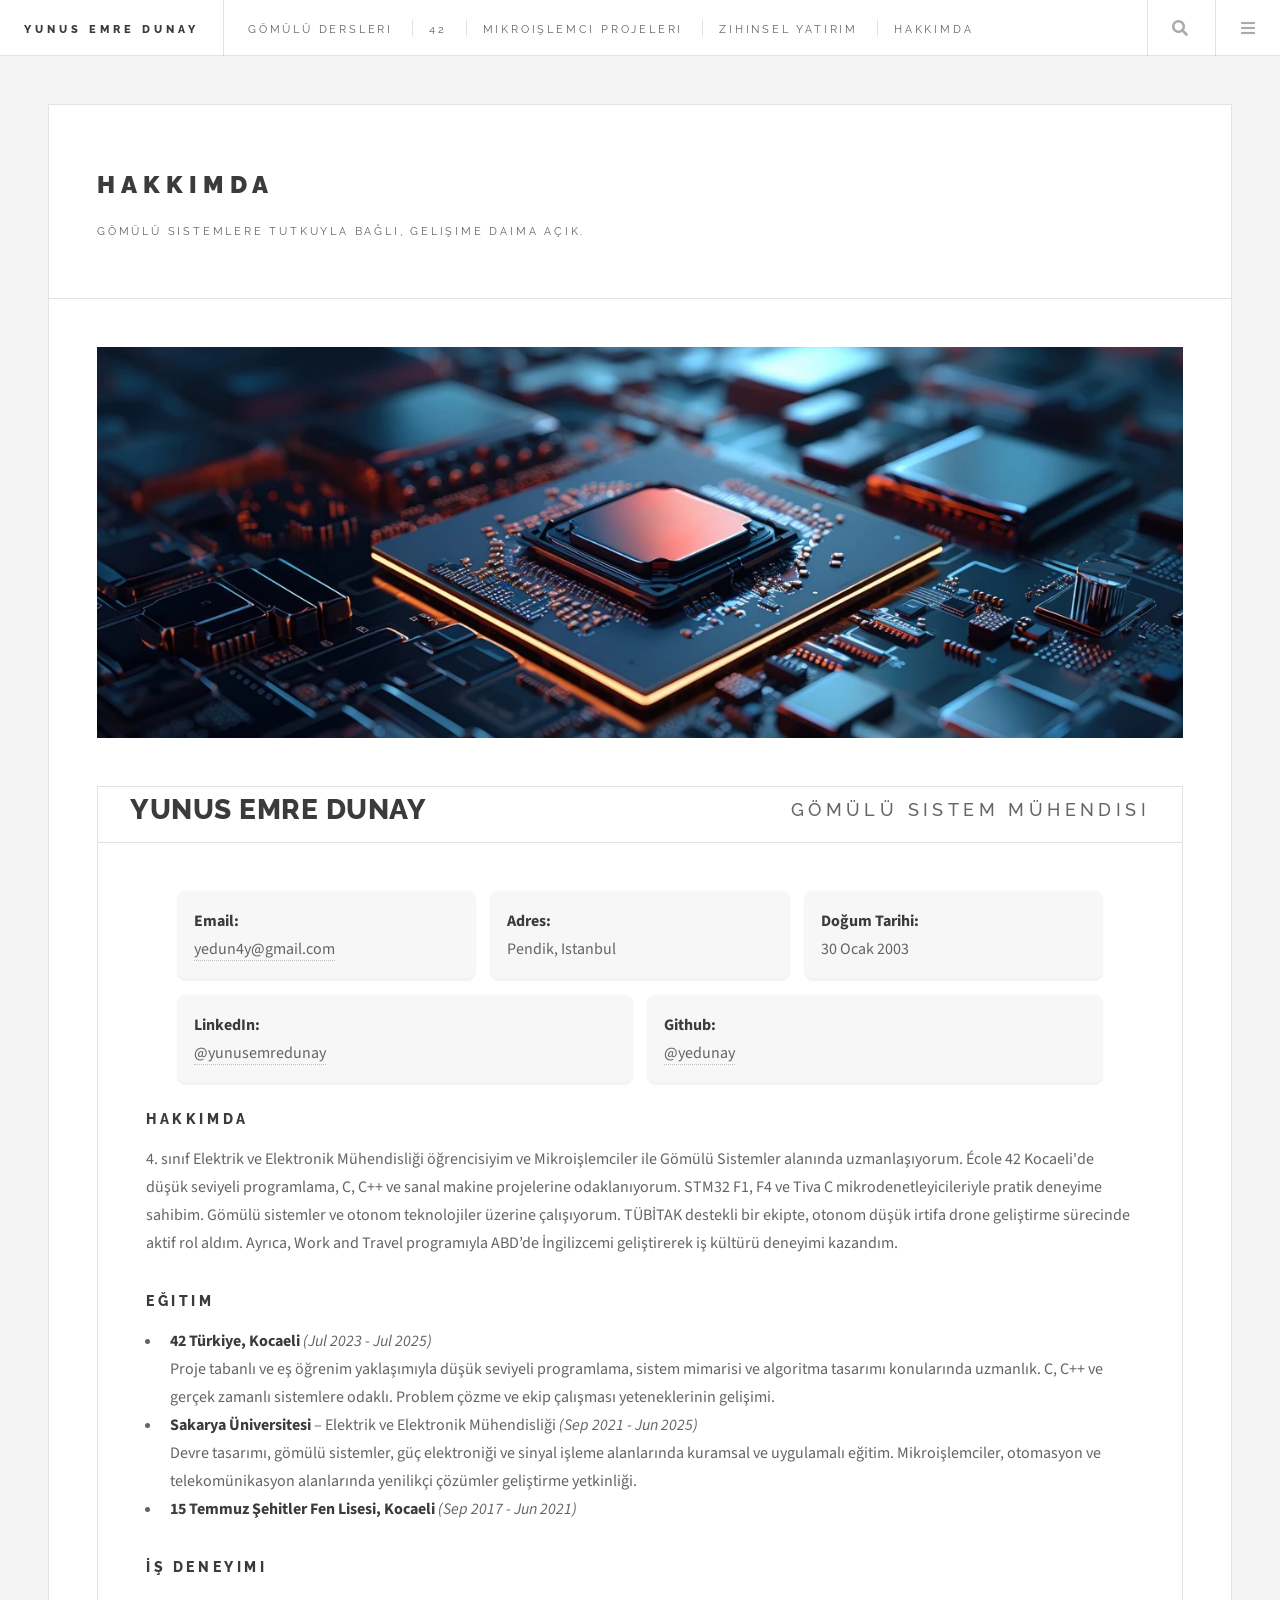
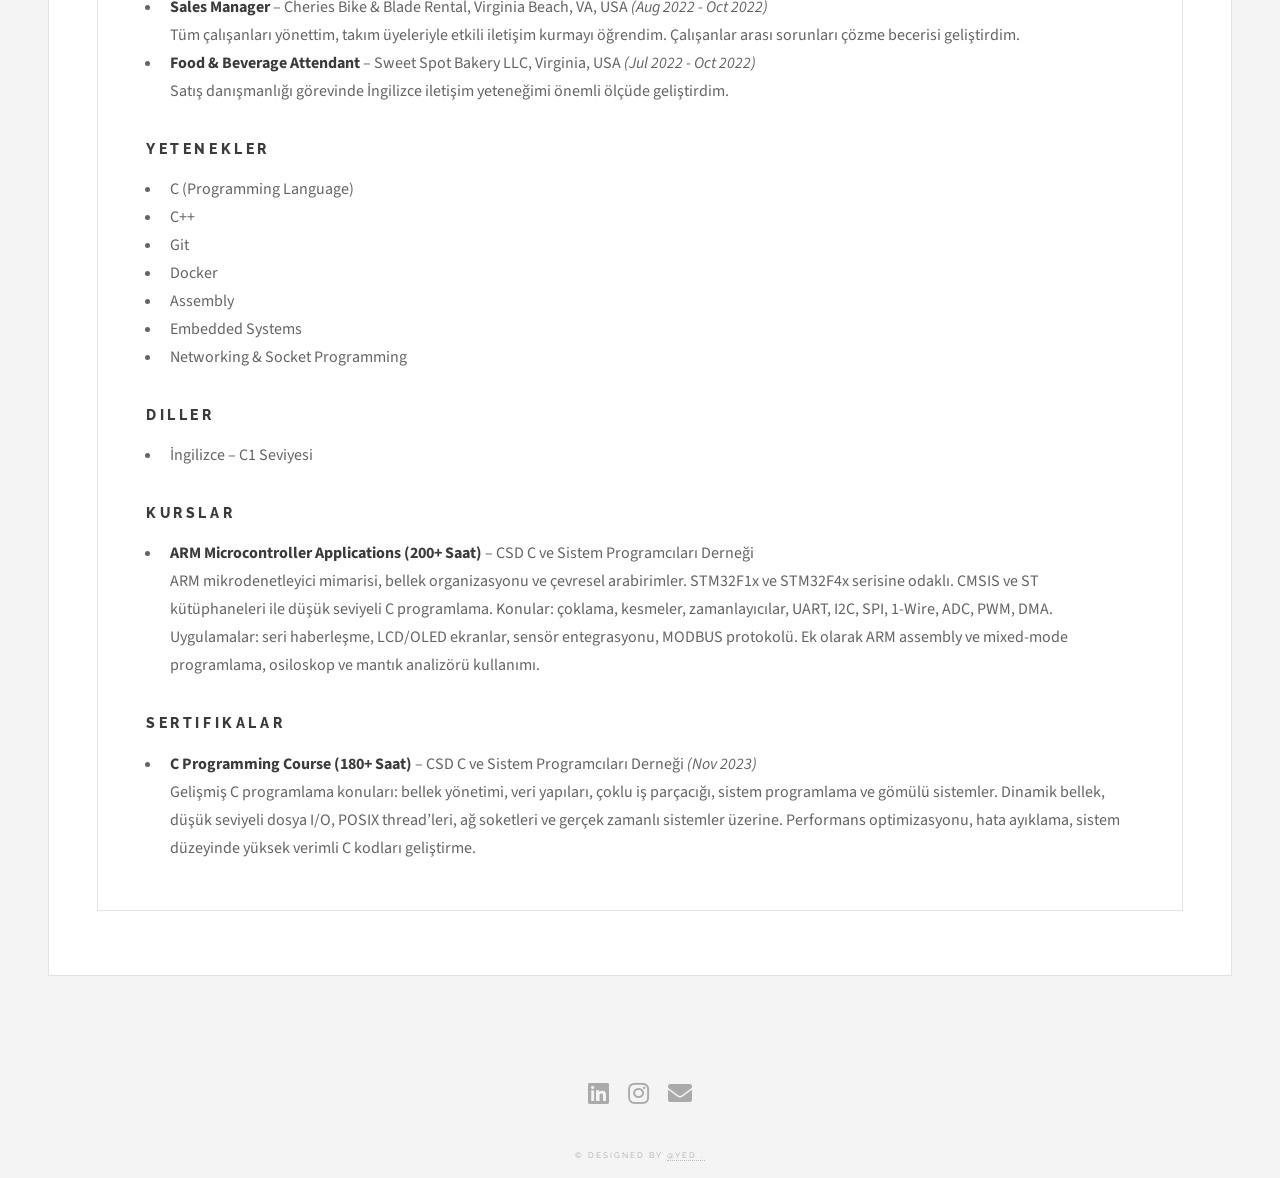
==== commit f29de1c6: "Update about.html" ====
--- a/about.html
+++ b/about.html
@@ -129,16 +129,56 @@
 				</style>
 
 				<section id="cv" class="post" style="margin-top: 1em;">
-					<header
-						style="display: flex; flex-wrap: wrap; justify-content: space-between; align-items: center; gap: 1em; padding: 1em 2em 0.5em 2em;">
-						<div style="flex: 1 1 300px; min-width: 200px;">
-							<h2 style="margin: 0; font-size: 1.75em; letter-spacing: 0.5px;">Yunus Emre DUNAY</h2>
-						</div>
-						<div style="flex: 1 1 300px; min-width: 200px; text-align: right;">
-							<p style="margin: 0; font-weight: 500; color: #666; font-size: 1.1em;">Gömülü Sistem
-								Mühendisi</p>
+					<style>
+						.cv-header {
+							display: flex;
+							flex-wrap: wrap;
+							justify-content: space-between;
+							align-items: center;
+							gap: 1em;
+							padding: 0 2em 0.5em 2em;
+							margin-top: 0;
+							margin-bottom: 0;
+						}
+
+						.cv-header h2 {
+							margin: 0;
+							font-size: clamp(1.2em, 4vw, 1.75em);
+							letter-spacing: 0.5px;
+						}
+
+						.cv-header p {
+							margin: 0;
+							font-weight: 500;
+							color: #666;
+							font-size: clamp(1em, 3.5vw, 1.1em);
+							text-align: right;
+						}
+
+						@media (max-width: 600px) {
+							.cv-header {
+								flex-direction: column;
+								align-items: flex-start;
+								text-align: left;
+								padding: 0 1.5em;
+							}
+
+							.cv-header p {
+								text-align: left;
+								width: 100%;
+							}
+						}
+					</style>
+
+					<header class="cv-header">
+						<div>
+							<h2>Yunus Emre DUNAY</h2>
+						</div>
+						<div>
+							<p>Gömülü Sistem Mühendisi</p>
 						</div>
 					</header>
+
 
 					<div class="info-cards"
 						style="display: flex; flex-wrap: wrap; gap: 1em; margin: 1em 2em 1.5em 2em;">
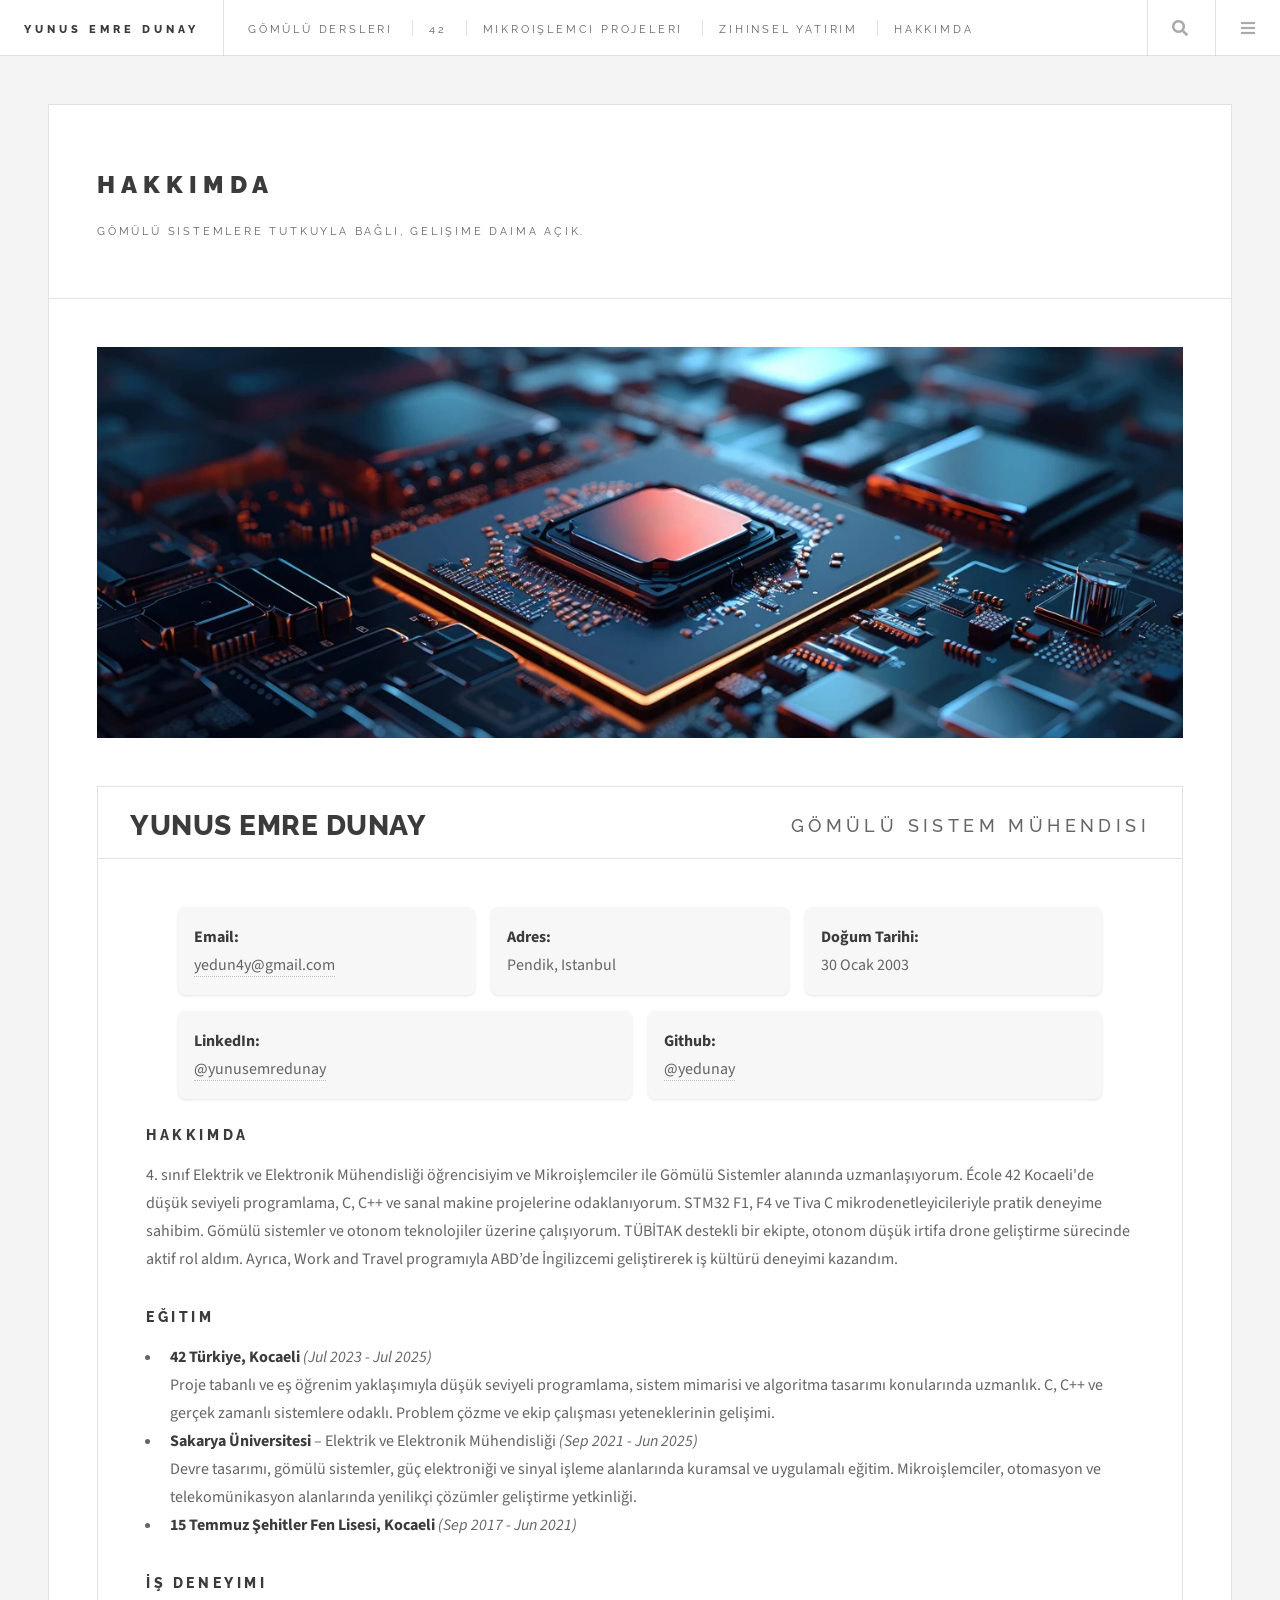
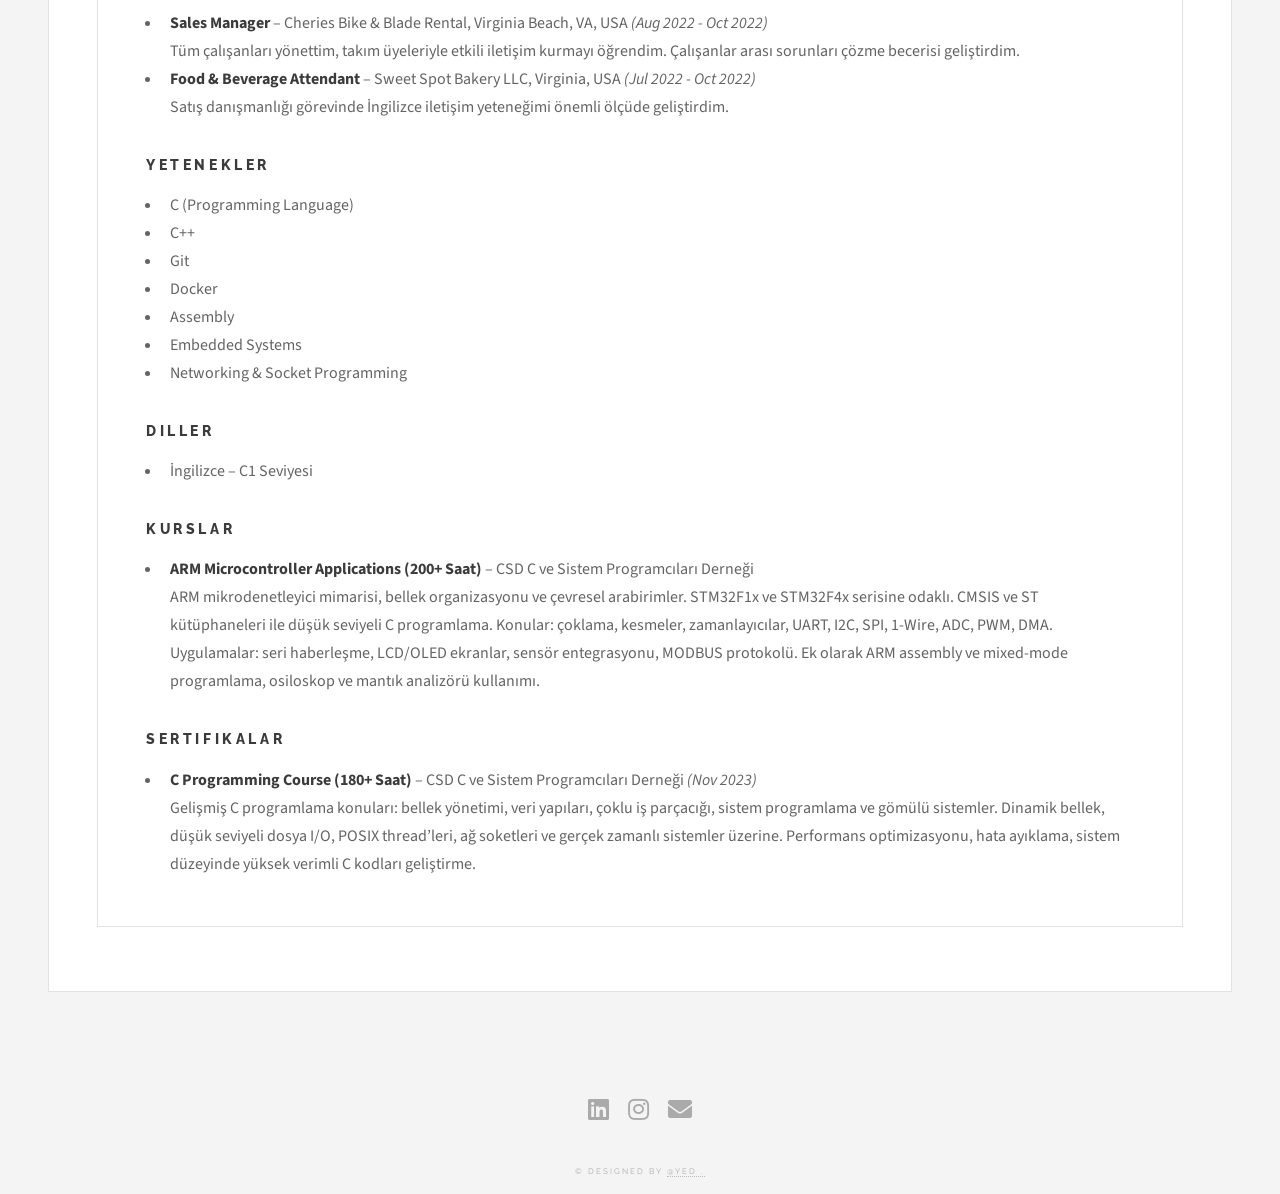
==== commit 18aee700: "C" ====
--- a/about.html
+++ b/about.html
@@ -136,9 +136,7 @@
 							justify-content: space-between;
 							align-items: center;
 							gap: 1em;
-							padding: 0 2em 0.5em 2em;
-							margin-top: 0;
-							margin-bottom: 0;
+							padding: 1em 2em 0.5em 2em;
 						}
 
 						.cv-header h2 {
@@ -160,7 +158,6 @@
 								flex-direction: column;
 								align-items: flex-start;
 								text-align: left;
-								padding: 0 1.5em;
 							}
 
 							.cv-header p {
@@ -178,7 +175,6 @@
 							<p>Gömülü Sistem Mühendisi</p>
 						</div>
 					</header>
-
 
 					<div class="info-cards"
 						style="display: flex; flex-wrap: wrap; gap: 1em; margin: 1em 2em 1.5em 2em;">
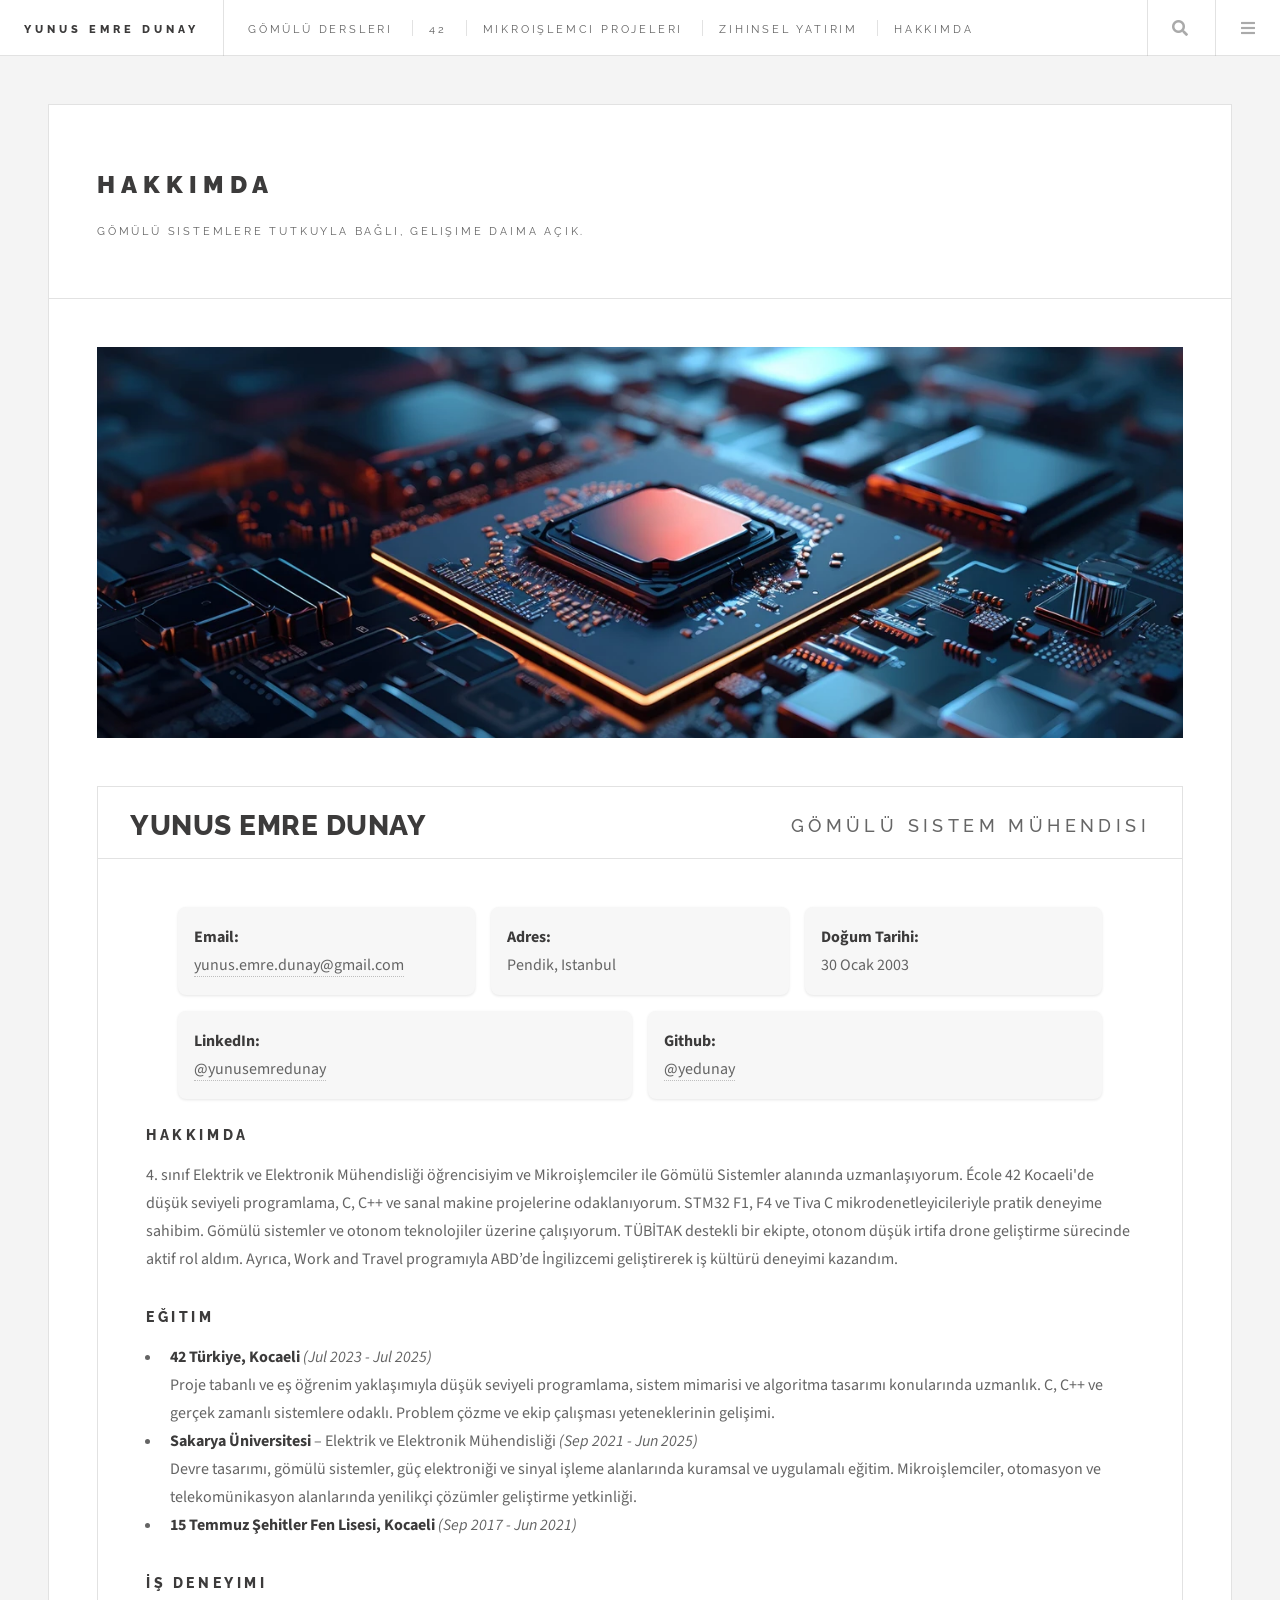
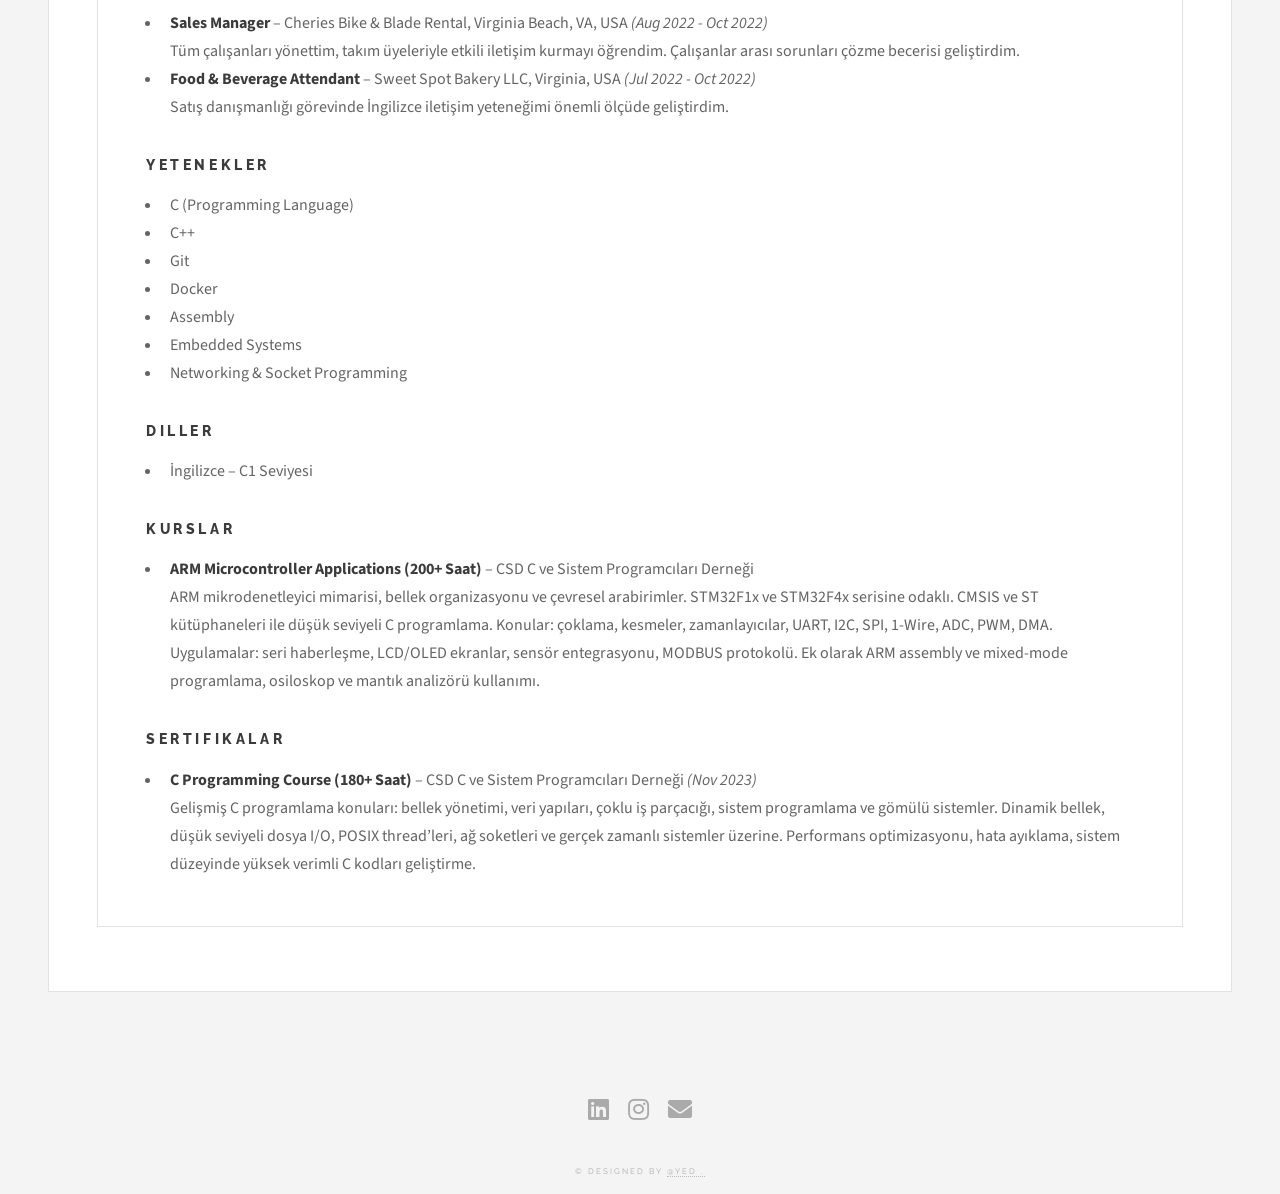
==== commit e5a16467: "d" ====
--- a/about.html
+++ b/about.html
@@ -181,7 +181,7 @@
 						<div
 							style="flex: 1 1 200px; background-color: #f7f7f7; padding: 1em; border-radius: 8px; box-shadow: 0 1px 3px rgba(0,0,0,0.1);">
 							<p style="margin: 0;"><strong>Email:</strong><br /><a
-									href="mailto:yedun4y@gmail.com">yedun4y@gmail.com</a></p>
+									href="mailto:yunus.emre.dunay@gmail.com">yunus.emre.dunay@gmail.com</a></p>
 						</div>
 						<div
 							style="flex: 1 1 200px; background-color: #f7f7f7; padding: 1em; border-radius: 8px; box-shadow: 0 1px 3px rgba(0,0,0,0.1);">
@@ -289,7 +289,7 @@
 					style="font-size: 24px;"><span class="label">LinkedIn</span></a></li>
 			<li><a href="https://www.instagram.com/yunusemredunay/" class="icon brands fa-instagram" target="_blank"
 					style="font-size: 24px;"><span class="label">Instagram</span></a></li>
-			<li><a href="mailto:yedun4y@gmail.com" class="icon solid fa-envelope" style="font-size: 24px;"><span
+			<li><a href="mailto:yunus.emre.dunay@gmail.com" class="icon solid fa-envelope" style="font-size: 24px;"><span
 						class="label">Email</span></a></li>
 		</ul>
 		<p class="copyright" style="text-align: center;">&copy; designed by <a href="about.html">@YED .</a></p>
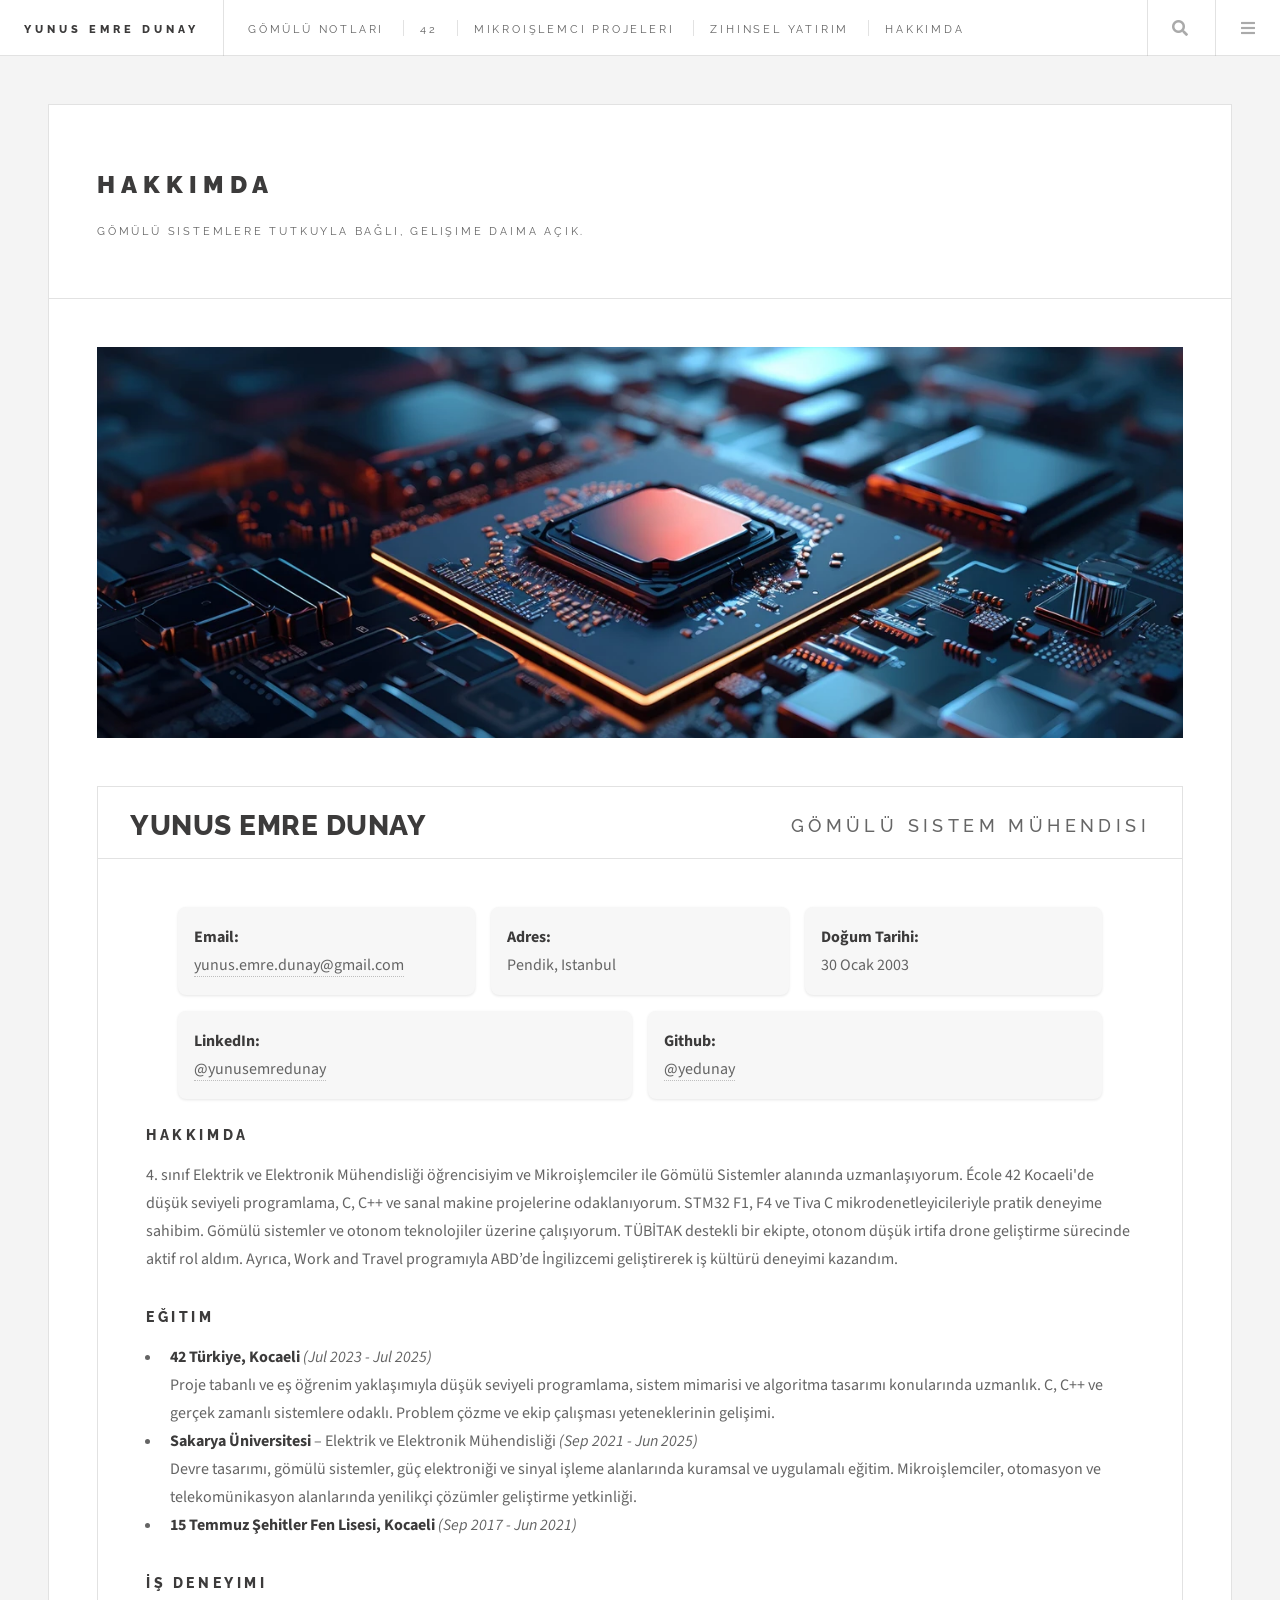
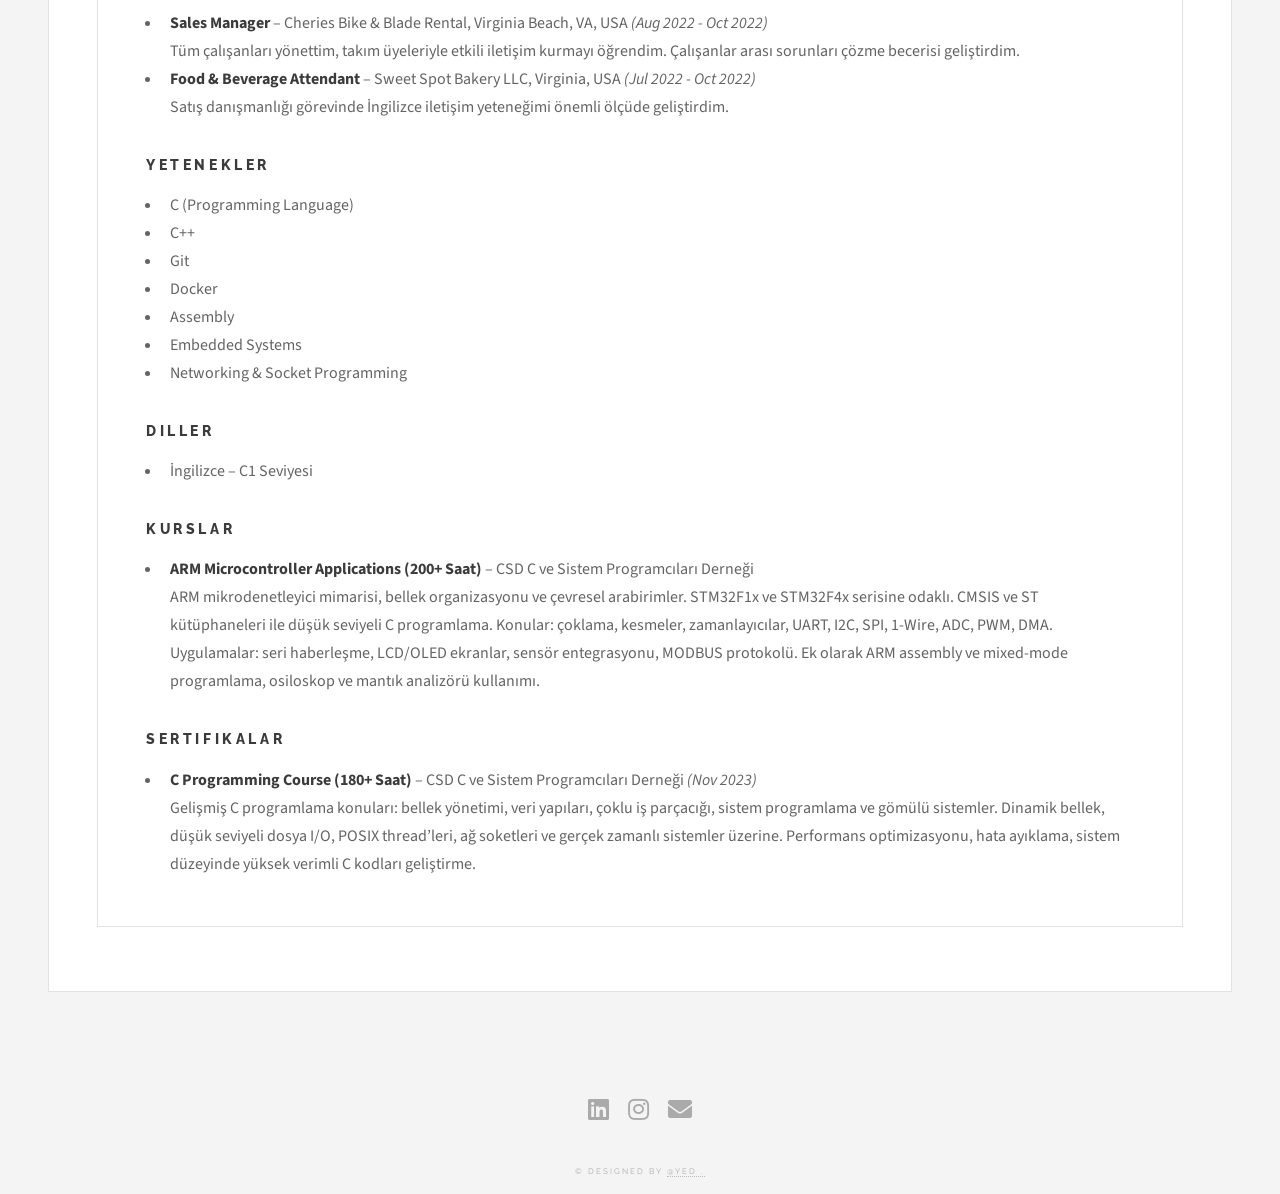
==== commit 797fdecc: "a" ====
--- a/about.html
+++ b/about.html
@@ -16,7 +16,7 @@
 			<h1><a href="index.html">Yunus Emre DUNAY</a></h1>
 			<nav class="links">
 				<ul>
-					<li><a href="embedded.html">Gömülü Dersleri</a></li>
+					<li><a href="embedded.html">Gömülü Notları</a></li>
 					<li><a href="forty_two.html">42</a></li>
 					<li><a href="mcu.html">Mikroişlemci Projeleri</a></li>
 					<li><a href="mind.html">Zihinsel Yatırım</a></li>
@@ -53,7 +53,7 @@
 				<ul class="links">
 					<li>
 						<a href="embedded.html">
-							<h3>Gömülü Dersleri</h3>
+							<h3>Gömülü Notları</h3>
 							<p>Hafta hafta yüklediğim teorik ve pratik notlar</p>
 						</a>
 					</li>
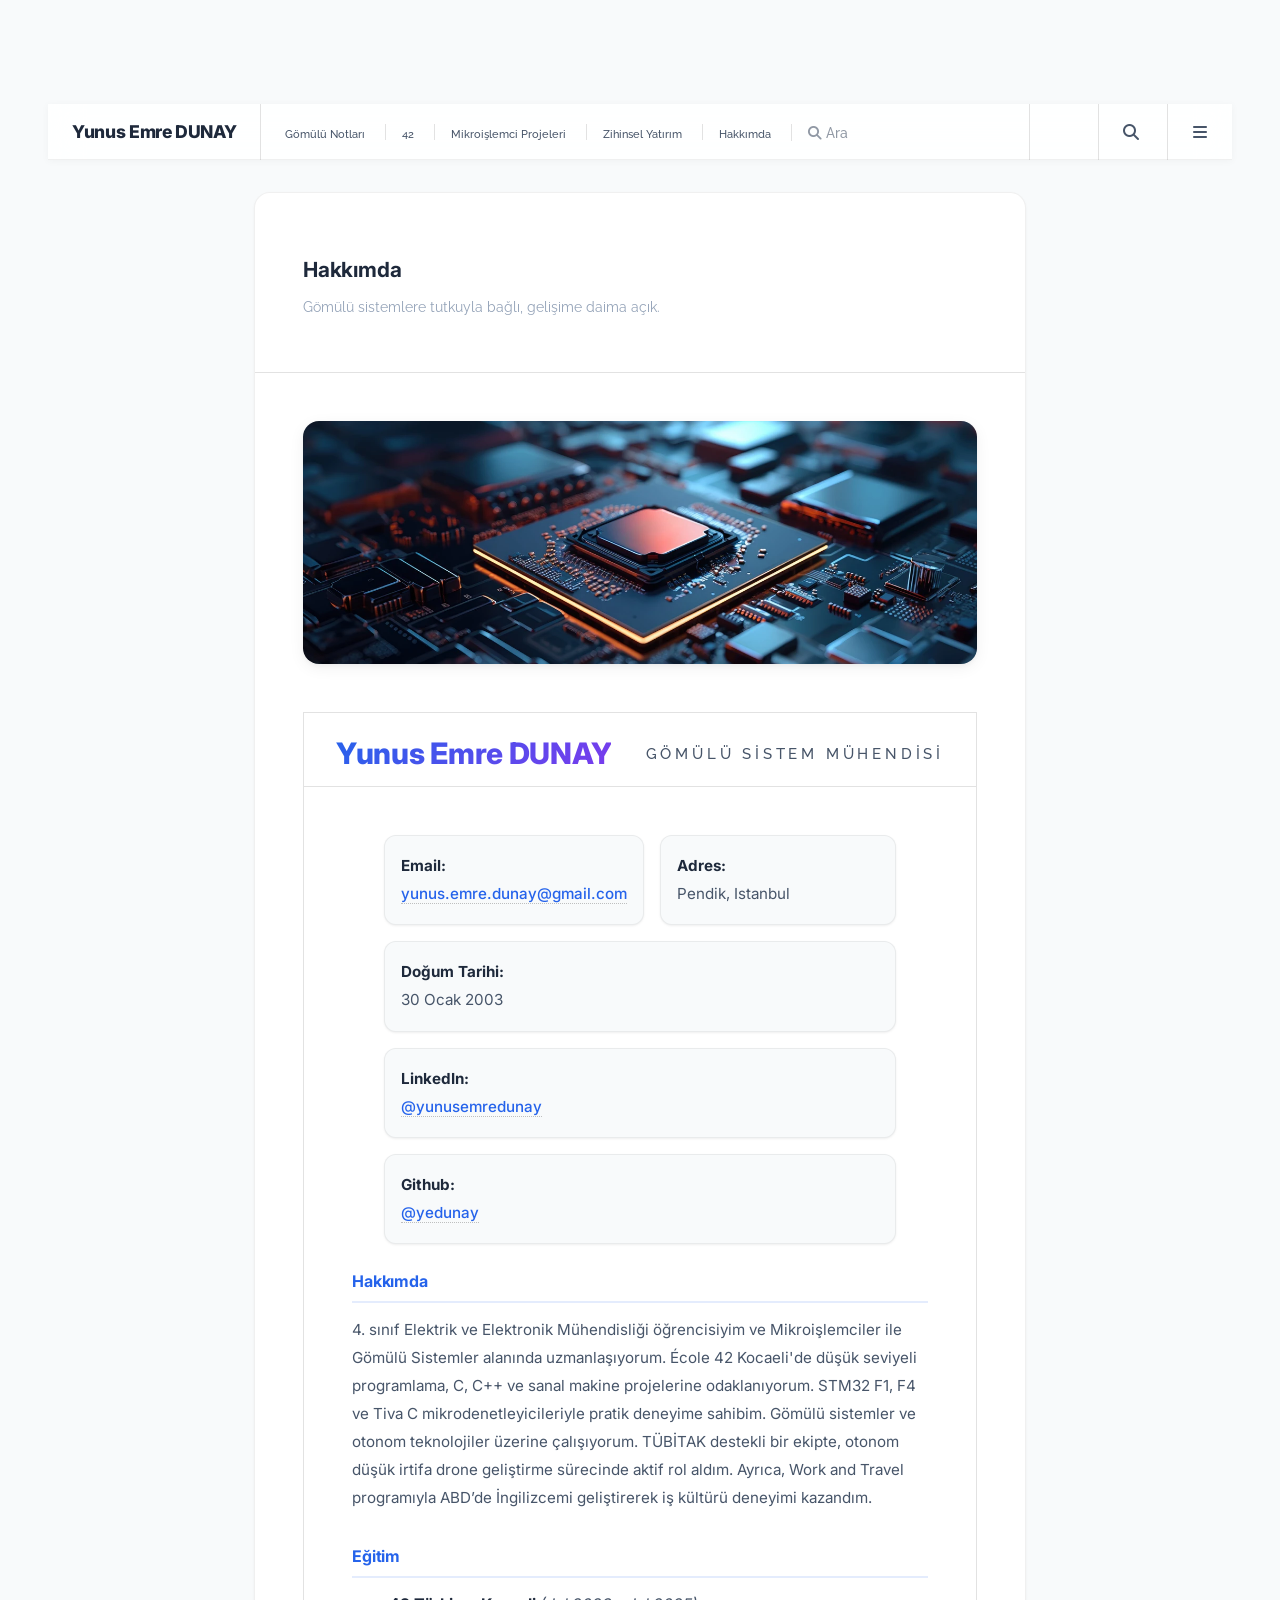
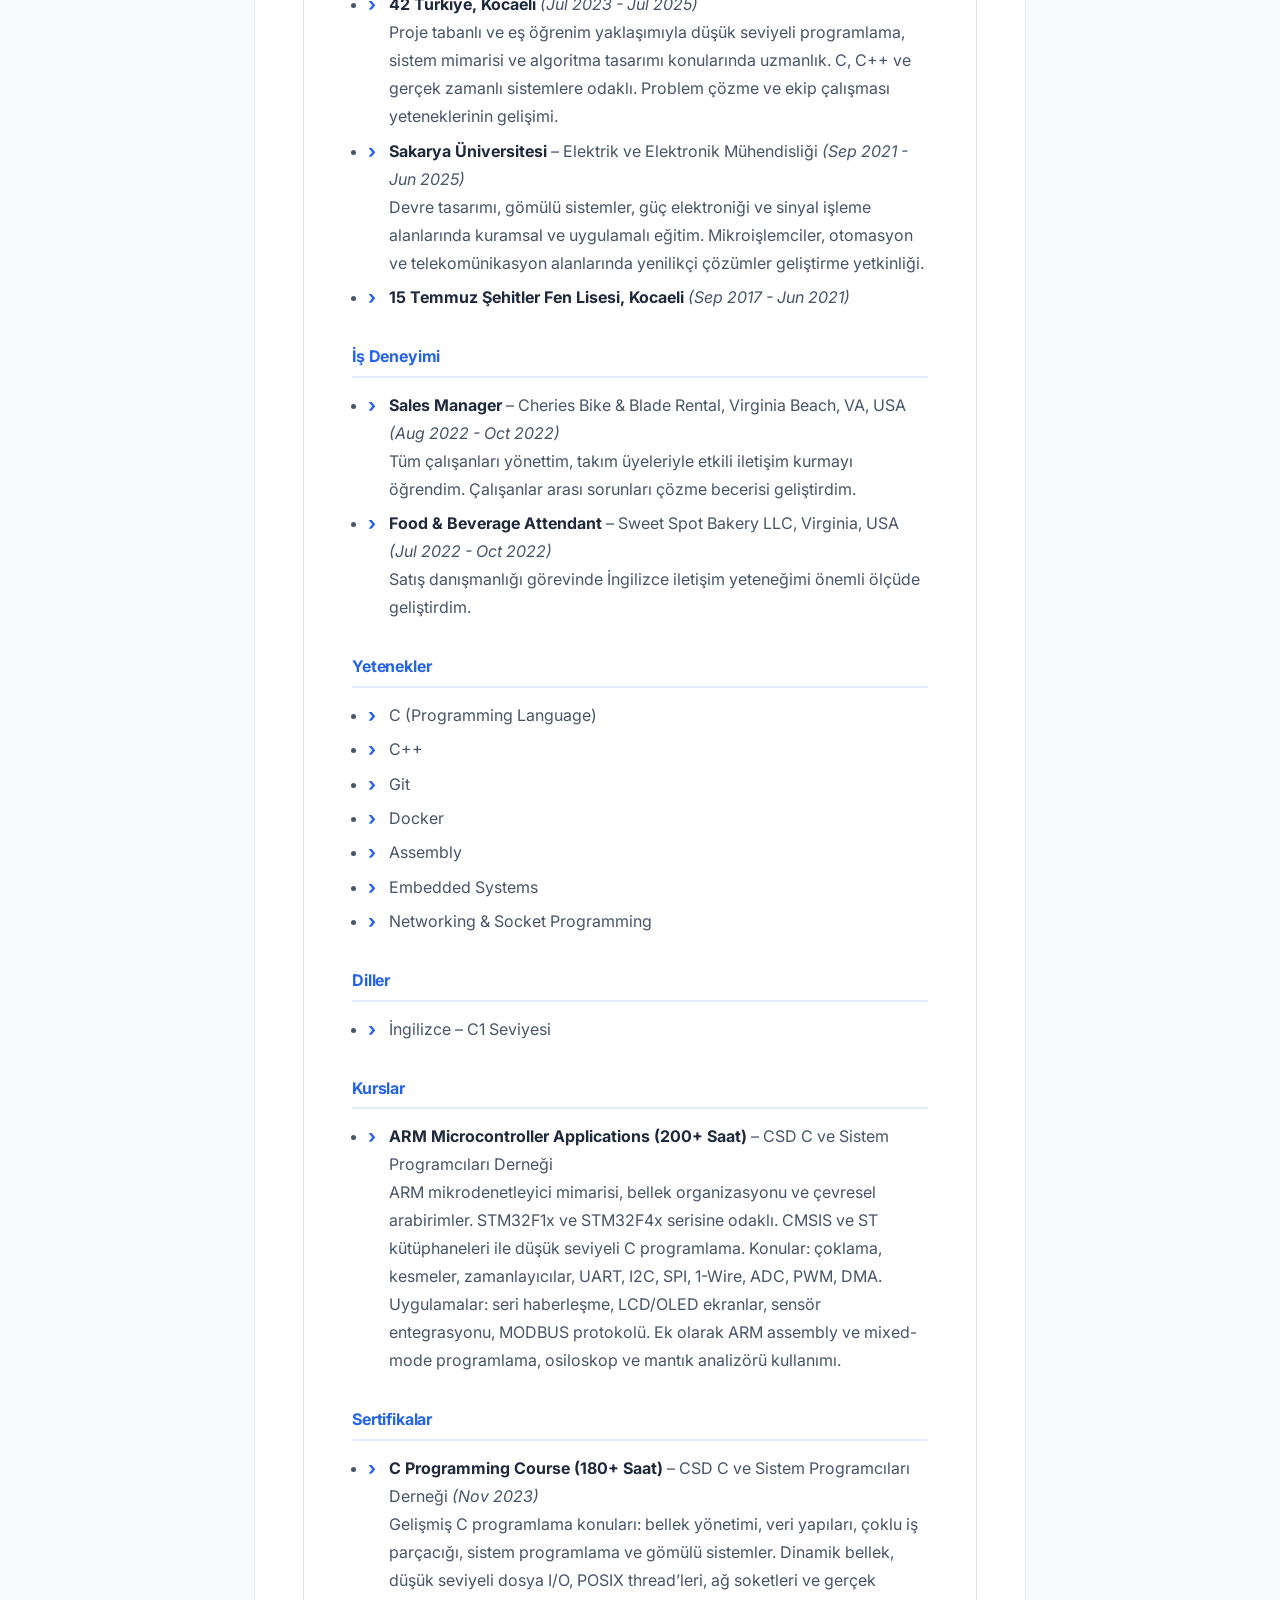
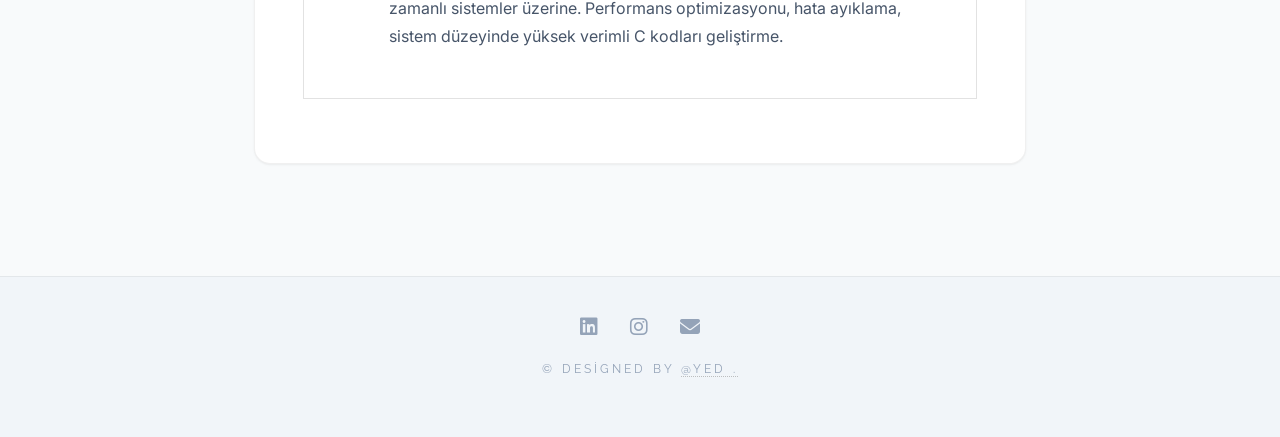
==== commit 18ef9499: "feat: Modern redesign - sidebar to bottom, search modal, scroll animations - Sidebar moved from left" ====
--- a/about.html
+++ b/about.html
@@ -1,11 +1,13 @@
 <!DOCTYPE HTML>
-<html>
+<html lang="tr">
 
 <head>
 	<title>Yunus Emre DUNAY</title>
 	<meta charset="utf-8" />
 	<meta name="viewport" content="width=device-width, initial-scale=1, user-scalable=no" />
 	<link rel="stylesheet" href="assets/css/main.css" />
+	<link rel="stylesheet" href="assets/css/override.css" />
+	<link rel="stylesheet" href="https://cdnjs.cloudflare.com/ajax/libs/font-awesome/6.5.0/css/all.min.css" />
 </head>
 
 <body class="is-preload">
@@ -302,6 +304,7 @@
 	<script src="assets/js/util.js"></script>
 	<script src="assets/js/main.js"></script>
 
+	<script src="assets/js/site.js"></script>
 </body>
 
 </html>
--- a/assets/css/override.css
+++ b/assets/css/override.css
@@ -0,0 +1,731 @@
+/* ═══════════════════════════════════════════════════════════
+   YED Premium Light Theme Override v2
+   Sidebar → Bottom, Centered Layout, Modern Animations
+   ═══════════════════════════════════════════════════════════ */
+
+@import url('https://fonts.googleapis.com/css2?family=Inter:wght@300;400;500;600;700;800&display=swap');
+
+/* ─── DESIGN TOKENS ──────────────────────────────────────── */
+:root {
+    --bg-page:       #f8fafb;
+    --bg-card:       #ffffff;
+    --bg-footer:     #f1f5f9;
+    --bg-header:     rgba(255, 255, 255, 0.88);
+    --accent:        #2563eb;
+    --accent-light:  #3b82f6;
+    --accent-glow:   rgba(37, 99, 235, 0.12);
+    --accent-hover:  #1d4ed8;
+    --text-primary:  #1e293b;
+    --text-body:     #475569;
+    --text-muted:    #94a3b8;
+    --border:        rgba(0, 0, 0, 0.06);
+    --shadow-sm:     0 1px 3px rgba(0,0,0,0.04), 0 1px 2px rgba(0,0,0,0.03);
+    --shadow-md:     0 4px 16px rgba(0,0,0,0.06), 0 2px 4px rgba(0,0,0,0.04);
+    --shadow-lg:     0 12px 40px rgba(0,0,0,0.08);
+    --radius:        12px;
+    --radius-lg:     16px;
+    --transition:    0.25s cubic-bezier(0.4, 0, 0.2, 1);
+}
+
+/* ─── BASE ────────────────────────────────────────────────── */
+body {
+    background: var(--bg-page) !important;
+    font-family: 'Inter', -apple-system, BlinkMacSystemFont, 'Segoe UI', sans-serif !important;
+    color: var(--text-body) !important;
+    -webkit-font-smoothing: antialiased;
+    -moz-osx-font-smoothing: grayscale;
+}
+
+/* ─── TYPOGRAPHY ──────────────────────────────────────────── */
+body, input, select, textarea {
+    font-family: 'Inter', -apple-system, BlinkMacSystemFont, 'Segoe UI', sans-serif !important;
+    color: var(--text-body) !important;
+}
+
+h1, h2, h3, h4, h5, h6 {
+    font-family: 'Inter', -apple-system, sans-serif !important;
+    color: var(--text-primary) !important;
+    font-weight: 700 !important;
+    letter-spacing: -0.01em !important;
+    text-transform: none !important;
+}
+
+h2 { font-size: 1.35em !important; }
+h3 { font-size: 1.1em !important; }
+
+a:hover {
+    color: var(--accent) !important;
+}
+
+strong, b {
+    color: var(--text-primary) !important;
+}
+
+p {
+    line-height: 1.8 !important;
+    color: var(--text-body) !important;
+}
+
+/* ═══════════════════════════════════════════════════════════
+   CRITICAL FIX: Move sidebar from left → bottom
+   ═══════════════════════════════════════════════════════════ */
+
+/* Override the wrapper from side-by-side → stacked */
+#wrapper {
+    display: flex !important;
+    flex-direction: column !important;
+    max-width: 100% !important;
+}
+
+/* Main content takes full width */
+#main {
+    width: 100% !important;
+    max-width: 820px !important;
+    margin: 0 auto !important;
+    padding: 2em 1.5em !important;
+    float: none !important;
+}
+
+/* ─── SIDEBAR → BOTTOM FOOTER BAND ───────────────────────── */
+#sidebar {
+    width: 100% !important;
+    max-width: 100% !important;
+    margin: 0 !important;
+    padding: 0 !important;
+    position: relative !important;
+    float: none !important;
+    display: block !important;
+    order: 99 !important;
+    background: var(--bg-footer) !important;
+    border-top: 1px solid var(--border) !important;
+    text-align: center !important;
+    min-height: auto !important;
+    height: auto !important;
+}
+
+/* Intro section in footer */
+#sidebar #intro {
+    padding: 2.5em 1.5em 0.5em !important;
+    text-align: center !important;
+    display: flex !important;
+    flex-direction: column !important;
+    align-items: center !important;
+}
+
+#sidebar #intro .logo {
+    display: inline-block !important;
+    margin: 0 auto 1em !important;
+}
+
+#sidebar #intro .logo img {
+    width: 80px !important;
+    height: 80px !important;
+    border-radius: 50% !important;
+    object-fit: cover !important;
+    border: 3px solid var(--border) !important;
+    box-shadow: var(--shadow-md) !important;
+}
+
+#sidebar #intro h2 {
+    color: var(--text-primary) !important;
+    font-size: 1.2em !important;
+    margin-bottom: 0.3em !important;
+    text-align: center !important;
+}
+
+/* Blurb / About section centered */
+#sidebar .blurb {
+    padding: 0.5em 2em 1.5em !important;
+    text-align: center !important;
+    max-width: 600px !important;
+    margin: 0 auto !important;
+}
+
+#sidebar .blurb h2 {
+    color: var(--text-primary) !important;
+    font-size: 0.95em !important;
+    text-align: center !important;
+}
+
+#sidebar .blurb p {
+    color: var(--text-body) !important;
+    font-size: 0.9em !important;
+    text-align: center !important;
+    line-height: 1.7 !important;
+}
+
+#sidebar .blurb .button {
+    background: var(--accent) !important;
+    color: #fff !important;
+    border: none !important;
+    box-shadow: 0 2px 8px rgba(37,99,235,0.2) !important;
+}
+
+#sidebar .blurb .button:hover {
+    background: var(--accent-hover) !important;
+    box-shadow: 0 4px 16px rgba(37,99,235,0.3) !important;
+}
+
+/* Footer icons centered */
+#sidebar #footer,
+#sidebar section#footer {
+    padding: 1em 1.5em 2em !important;
+    text-align: center !important;
+}
+
+#sidebar #footer .icons,
+section#footer .icons {
+    display: flex !important;
+    justify-content: center !important;
+    gap: 1em !important;
+    list-style: none !important;
+    padding: 0 !important;
+    margin: 0 0 0.8em 0 !important;
+}
+
+#sidebar #footer .icons a,
+section#footer .icons a {
+    color: var(--text-muted) !important;
+    font-size: 20px !important;
+    transition: color var(--transition), transform var(--transition) !important;
+    border-bottom: none !important;
+}
+
+#sidebar #footer .icons a:hover,
+section#footer .icons a:hover {
+    color: var(--accent) !important;
+    transform: translateY(-2px) !important;
+}
+
+#sidebar #footer .copyright,
+#sidebar .copyright,
+section#footer .copyright {
+    color: var(--text-muted) !important;
+    font-size: 0.78em !important;
+    text-align: center !important;
+}
+
+#sidebar #footer .copyright a,
+section#footer .copyright a {
+    color: var(--text-muted) !important;
+}
+
+/* Standalone footer (about page) */
+body > section#footer,
+body > div + section#footer {
+    background: var(--bg-footer) !important;
+    border-top: 1px solid var(--border) !important;
+    padding: 2em 1.5em !important;
+    text-align: center !important;
+}
+
+body > section#footer .icons a {
+    color: var(--text-muted) !important;
+}
+
+body > section#footer .icons a:hover {
+    color: var(--accent) !important;
+}
+
+body > section#footer .copyright {
+    color: var(--text-muted) !important;
+}
+
+/* ─── HEADER ──────────────────────────────────────────────── */
+#header {
+    background: var(--bg-header) !important;
+    backdrop-filter: blur(16px) saturate(180%) !important;
+    -webkit-backdrop-filter: blur(16px) saturate(180%) !important;
+    border-bottom: 1px solid var(--border) !important;
+    box-shadow: 0 1px 8px rgba(0,0,0,0.04) !important;
+    position: sticky !important;
+    top: 0 !important;
+    z-index: 1000 !important;
+}
+
+#header h1 a {
+    color: var(--text-primary) !important;
+    font-weight: 800 !important;
+    letter-spacing: -0.02em !important;
+    font-size: 1.1em !important;
+}
+
+#header nav.links a {
+    color: var(--text-body) !important;
+    font-weight: 500 !important;
+    letter-spacing: 0 !important;
+    text-transform: none !important;
+    transition: color var(--transition) !important;
+    position: relative !important;
+}
+
+#header nav.links a::after {
+    content: '' !important;
+    position: absolute !important;
+    bottom: -4px !important;
+    left: 0 !important;
+    width: 0 !important;
+    height: 2px !important;
+    background: var(--accent) !important;
+    transition: width var(--transition) !important;
+}
+
+#header nav.links a:hover::after {
+    width: 100% !important;
+}
+
+#header nav.links a:hover {
+    color: var(--accent) !important;
+}
+
+#header nav.main a {
+    color: var(--text-body) !important;
+}
+
+#header nav.main a:hover {
+    color: var(--accent) !important;
+}
+
+/* ─── ARTICLE / POST CARDS ────────────────────────────────── */
+article.post {
+    background: var(--bg-card) !important;
+    border-radius: var(--radius-lg) !important;
+    box-shadow: var(--shadow-sm) !important;
+    border: 1px solid var(--border) !important;
+    overflow: hidden;
+    transition: box-shadow var(--transition), transform var(--transition) !important;
+    margin-bottom: 2em !important;
+}
+
+article.post:hover {
+    box-shadow: var(--shadow-md) !important;
+    transform: translateY(-3px);
+}
+
+article.post > header .title h2 {
+    font-size: 1.3em !important;
+    font-weight: 700 !important;
+    letter-spacing: -0.01em !important;
+}
+
+article.post > header .title h2 a {
+    color: var(--text-primary) !important;
+    transition: color var(--transition) !important;
+}
+
+article.post > header .title h2 a:hover {
+    color: var(--accent) !important;
+}
+
+article.post > header .title p {
+    color: var(--text-muted) !important;
+    font-size: 0.9em !important;
+    font-weight: 400 !important;
+    letter-spacing: 0 !important;
+    text-transform: none !important;
+}
+
+article.post > header .meta time {
+    color: var(--text-muted) !important;
+    font-weight: 500 !important;
+    font-size: 0.85em !important;
+}
+
+article.post .image.featured img {
+    border-radius: 0 !important;
+    transition: transform 0.5s ease !important;
+}
+
+article.post:hover .image.featured img {
+    transform: scale(1.03);
+}
+
+article.post > p,
+article.post section.post p {
+    color: var(--text-body) !important;
+    font-size: 0.95em !important;
+    line-height: 1.85 !important;
+}
+
+/* ─── BUTTONS ─────────────────────────────────────────────── */
+.button,
+input[type="submit"],
+input[type="reset"],
+input[type="button"] {
+    background: var(--accent) !important;
+    color: #fff !important;
+    border: none !important;
+    border-radius: 10px !important;
+    font-weight: 600 !important;
+    font-family: 'Inter', sans-serif !important;
+    text-transform: none !important;
+    letter-spacing: 0 !important;
+    padding: 0.85em 2em !important;
+    font-size: 0.88em !important;
+    box-shadow: 0 2px 8px rgba(37,99,235,0.25) !important;
+    transition: all var(--transition) !important;
+    cursor: pointer;
+}
+
+.button:hover,
+input[type="submit"]:hover {
+    background: var(--accent-hover) !important;
+    color: #fff !important;
+    box-shadow: 0 4px 16px rgba(37,99,235,0.35) !important;
+    transform: translateY(-1px);
+}
+
+.button.large {
+    padding: 0.95em 2.4em !important;
+    font-size: 0.9em !important;
+}
+
+/* ─── SEARCH MODAL ────────────────────────────────────────── */
+.search-overlay {
+    position: fixed;
+    inset: 0;
+    background: rgba(0,0,0,0.5);
+    backdrop-filter: blur(8px);
+    z-index: 9998;
+    opacity: 0;
+    pointer-events: none;
+    transition: opacity 0.3s ease;
+}
+
+.search-overlay.active {
+    opacity: 1;
+    pointer-events: all;
+}
+
+.search-modal {
+    position: fixed;
+    top: 12vh;
+    left: 50%;
+    transform: translateX(-50%) scale(0.95);
+    width: min(90vw, 640px);
+    background: #fff;
+    border-radius: var(--radius-lg);
+    box-shadow: 0 24px 80px rgba(0,0,0,0.18);
+    z-index: 9999;
+    opacity: 0;
+    pointer-events: none;
+    transition: all 0.3s cubic-bezier(0.4, 0, 0.2, 1);
+    overflow: hidden;
+}
+
+.search-modal.active {
+    opacity: 1;
+    pointer-events: all;
+    transform: translateX(-50%) scale(1);
+}
+
+.search-modal-input-wrap {
+    display: flex;
+    align-items: center;
+    padding: 1em 1.2em;
+    border-bottom: 1px solid var(--border);
+    gap: 0.8em;
+}
+
+.search-modal-input-wrap .search-icon {
+    color: var(--text-muted);
+    font-size: 1.1em;
+    flex-shrink: 0;
+}
+
+.search-modal-input-wrap input {
+    flex: 1;
+    border: none !important;
+    outline: none !important;
+    font-size: 1.05em !important;
+    font-family: 'Inter', sans-serif !important;
+    color: var(--text-primary) !important;
+    background: transparent !important;
+    padding: 0.4em 0 !important;
+    box-shadow: none !important;
+}
+
+.search-modal-input-wrap input::placeholder {
+    color: var(--text-muted);
+}
+
+.search-modal-input-wrap .search-kbd {
+    background: var(--bg-page);
+    border: 1px solid var(--border);
+    border-radius: 6px;
+    padding: 2px 8px;
+    font-size: 0.75em;
+    color: var(--text-muted);
+    font-family: 'Inter', sans-serif;
+}
+
+.search-results {
+    max-height: 50vh;
+    overflow-y: auto;
+    padding: 0.5em 0;
+}
+
+.search-result-item {
+    display: flex;
+    align-items: center;
+    gap: 1em;
+    padding: 0.8em 1.2em;
+    cursor: pointer;
+    transition: background 0.15s ease;
+    text-decoration: none;
+    border-bottom: none !important;
+}
+
+.search-result-item:hover {
+    background: var(--bg-page);
+}
+
+.search-result-item img {
+    width: 52px;
+    height: 52px;
+    border-radius: 8px;
+    object-fit: cover;
+    flex-shrink: 0;
+}
+
+.search-result-info {
+    flex: 1;
+    min-width: 0;
+}
+
+.search-result-title {
+    font-weight: 600;
+    color: var(--text-primary);
+    font-size: 0.92em;
+    white-space: nowrap;
+    overflow: hidden;
+    text-overflow: ellipsis;
+}
+
+.search-result-subtitle {
+    font-size: 0.8em;
+    color: var(--text-muted);
+    white-space: nowrap;
+    overflow: hidden;
+    text-overflow: ellipsis;
+}
+
+.search-result-badge {
+    background: var(--accent-glow);
+    color: var(--accent);
+    font-size: 0.7em;
+    font-weight: 600;
+    padding: 3px 10px;
+    border-radius: 20px;
+    white-space: nowrap;
+    flex-shrink: 0;
+}
+
+.search-no-results {
+    text-align: center;
+    padding: 2em;
+    color: var(--text-muted);
+    font-size: 0.9em;
+}
+
+.search-hint {
+    text-align: center;
+    padding: 1.5em;
+    color: var(--text-muted);
+    font-size: 0.82em;
+}
+
+/* ─── MENU (mobile hamburger) ─────────────────────────────── */
+#menu {
+    background: #fff !important;
+    color: var(--text-body) !important;
+    box-shadow: var(--shadow-lg) !important;
+}
+
+#menu .links a h3 {
+    color: var(--text-primary) !important;
+}
+
+#menu .links a p {
+    color: var(--text-muted) !important;
+}
+
+#menu .links a:hover h3 {
+    color: var(--accent) !important;
+}
+
+/* ─── PAGINATION ──────────────────────────────────────────── */
+.pagination .button,
+.actions.pagination .button {
+    background: var(--bg-card) !important;
+    color: var(--text-primary) !important;
+    border: 1px solid var(--border) !important;
+    box-shadow: var(--shadow-sm) !important;
+}
+
+.pagination .button:hover,
+.actions.pagination .button:hover {
+    background: var(--accent) !important;
+    color: #fff !important;
+    border-color: var(--accent) !important;
+}
+
+.pagination .button.disabled,
+.actions.pagination .button.disabled {
+    opacity: 0.35 !important;
+    cursor: not-allowed;
+    pointer-events: none;
+}
+
+/* ─── INFO CARDS (about page) ─────────────────────────────── */
+.info-cards > div {
+    background: var(--bg-page) !important;
+    border: 1px solid var(--border) !important;
+    border-radius: var(--radius) !important;
+    box-shadow: var(--shadow-sm) !important;
+    transition: box-shadow var(--transition) !important;
+}
+
+.info-cards > div:hover {
+    box-shadow: var(--shadow-md) !important;
+}
+
+.info-cards a {
+    color: var(--accent) !important;
+    font-weight: 500 !important;
+}
+
+/* ─── CV SECTION ──────────────────────────────────────────── */
+.cv-header h2 {
+    font-size: clamp(1.4em, 4vw, 1.85em) !important;
+    font-weight: 800 !important;
+    background: linear-gradient(135deg, var(--accent) 0%, #7c3aed 100%);
+    -webkit-background-clip: text;
+    -webkit-text-fill-color: transparent;
+    background-clip: text;
+}
+
+.cv-header p {
+    color: var(--text-muted) !important;
+    font-weight: 500 !important;
+}
+
+#cv h3 {
+    color: var(--accent) !important;
+    font-size: 1em !important;
+    font-weight: 700 !important;
+    border-bottom: 2px solid var(--accent-glow);
+    padding-bottom: 0.4em;
+    margin-bottom: 0.8em;
+}
+
+/* ─── LISTS ───────────────────────────────────────────────── */
+article.post ul li,
+#cv ul li {
+    position: relative;
+    padding-left: 1.3em;
+    margin-bottom: 0.4em;
+    color: var(--text-body) !important;
+}
+
+article.post ul li::before,
+#cv ul li::before {
+    content: '›';
+    position: absolute;
+    left: 0;
+    color: var(--accent);
+    font-weight: 700;
+    font-size: 1.2em;
+    line-height: 1.5;
+}
+
+/* ─── IMAGES ──────────────────────────────────────────────── */
+.image.featured {
+    border-radius: var(--radius) var(--radius) 0 0 !important;
+    overflow: hidden;
+}
+
+span.image.featured {
+    border-radius: var(--radius-lg) !important;
+    overflow: hidden;
+    box-shadow: var(--shadow-md) !important;
+}
+
+span.image.featured img {
+    border-radius: var(--radius-lg) !important;
+}
+
+/* ─── SCROLLBAR ───────────────────────────────────────────── */
+::-webkit-scrollbar { width: 8px; }
+::-webkit-scrollbar-track { background: var(--bg-page); }
+::-webkit-scrollbar-thumb { background: #cbd5e1; border-radius: 4px; }
+::-webkit-scrollbar-thumb:hover { background: #94a3b8; }
+
+/* ─── SELECTION ───────────────────────────────────────────── */
+::selection { background: var(--accent); color: #fff; }
+
+/* ─── ANIMATIONS ──────────────────────────────────────────── */
+@media (prefers-reduced-motion: no-preference) {
+    article.post {
+        opacity: 0;
+        transform: translateY(24px);
+    }
+
+    article.post.is-visible {
+        animation: fadeSlideUp 0.6s ease forwards;
+    }
+
+    article.post:nth-child(1).is-visible { animation-delay: 0s; }
+    article.post:nth-child(2).is-visible { animation-delay: 0.1s; }
+    article.post:nth-child(3).is-visible { animation-delay: 0.2s; }
+    article.post:nth-child(4).is-visible { animation-delay: 0.3s; }
+    article.post:nth-child(5).is-visible { animation-delay: 0.4s; }
+
+    @keyframes fadeSlideUp {
+        from { opacity: 0; transform: translateY(24px); }
+        to   { opacity: 1; transform: translateY(0); }
+    }
+
+    /* Page load entrance */
+    #main {
+        animation: pageFadeIn 0.5s ease forwards;
+    }
+
+    @keyframes pageFadeIn {
+        from { opacity: 0; }
+        to   { opacity: 1; }
+    }
+
+    /* Header nav link hover underline animation is in the header section above */
+}
+
+/* ─── MAIN HEADER (embedded page) ─────────────────────────── */
+.main-header h2 {
+    font-weight: 700 !important;
+    color: var(--text-primary) !important;
+    letter-spacing: -0.02em !important;
+}
+
+/* ─── RESPONSIVE ──────────────────────────────────────────── */
+@media screen and (max-width: 980px) {
+    #main {
+        padding: 1.5em 1em !important;
+    }
+    article.post {
+        border-radius: var(--radius) !important;
+        margin-bottom: 1.5em !important;
+    }
+}
+
+@media screen and (max-width: 736px) {
+    article.post {
+        border-radius: 10px !important;
+    }
+    .button.large {
+        padding: 0.75em 1.6em !important;
+        font-size: 0.85em !important;
+    }
+    #sidebar .blurb {
+        padding: 0.5em 1em 1.5em !important;
+    }
+}
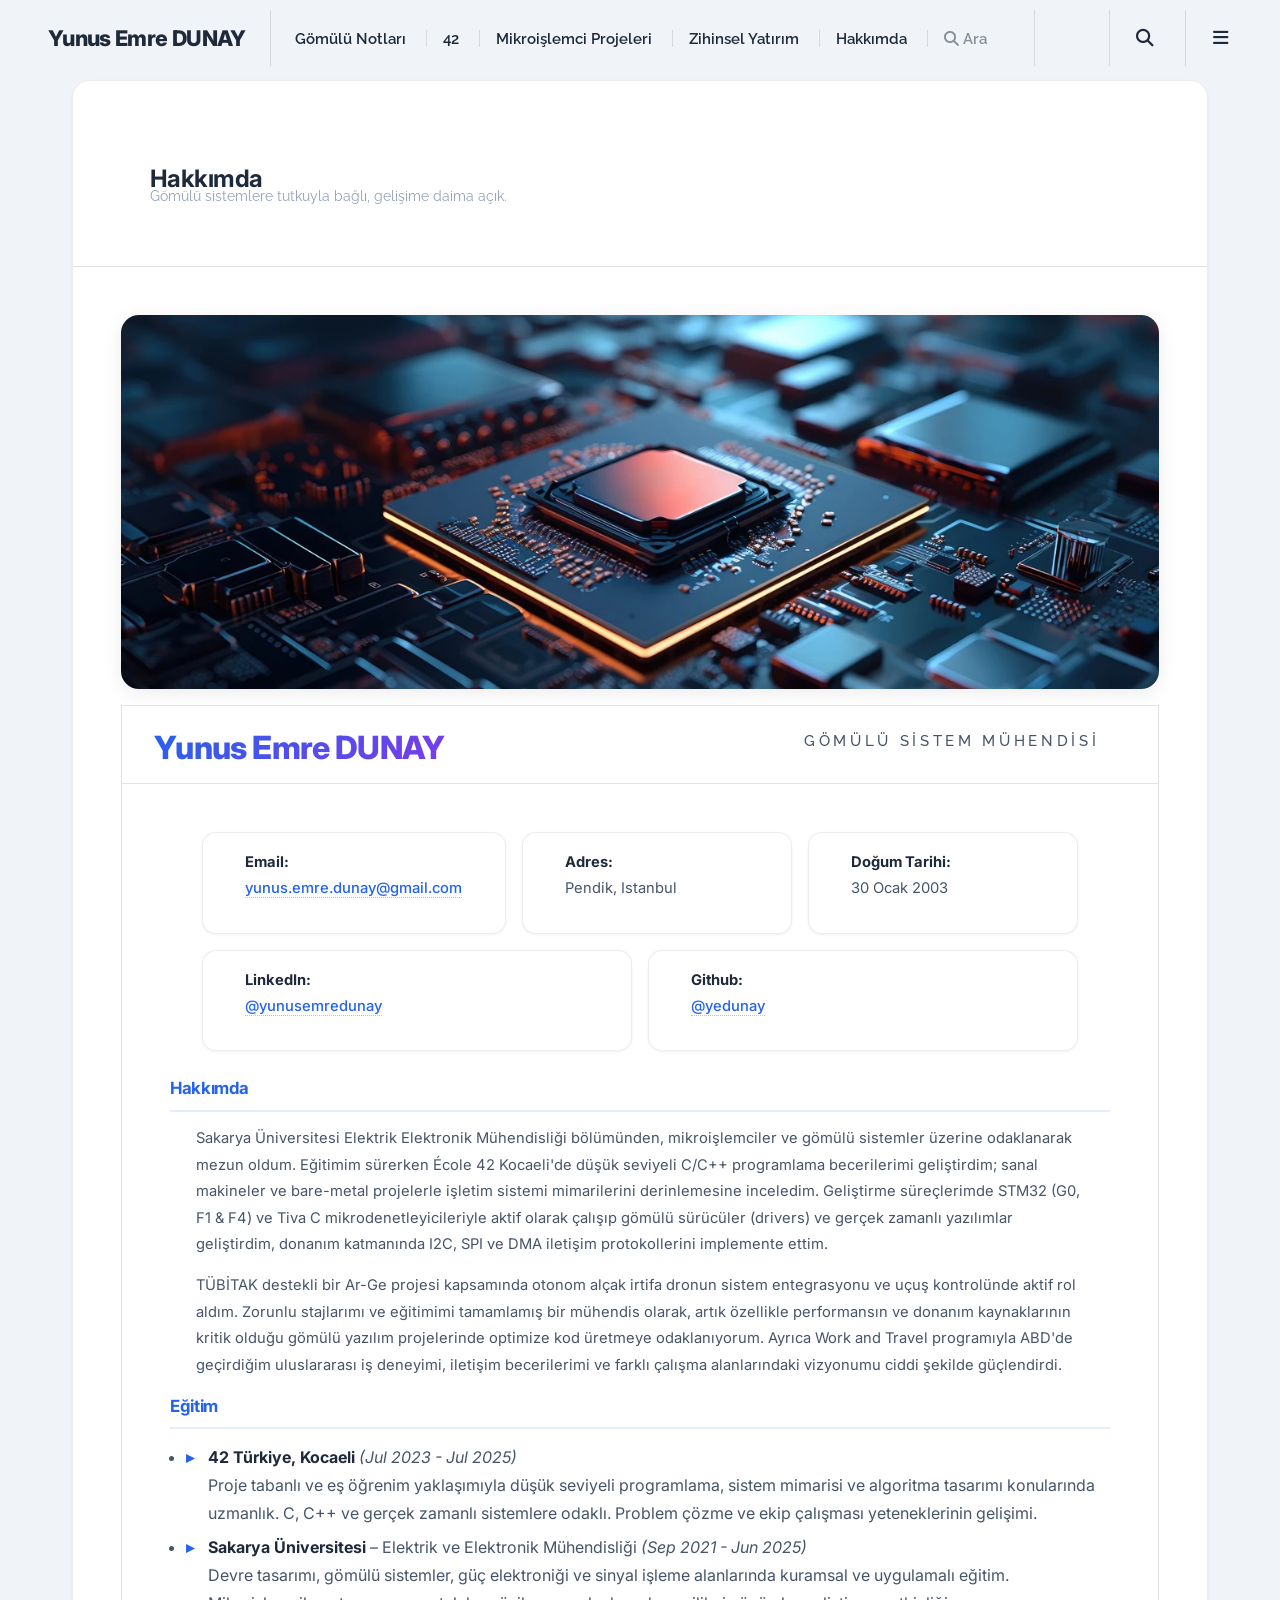
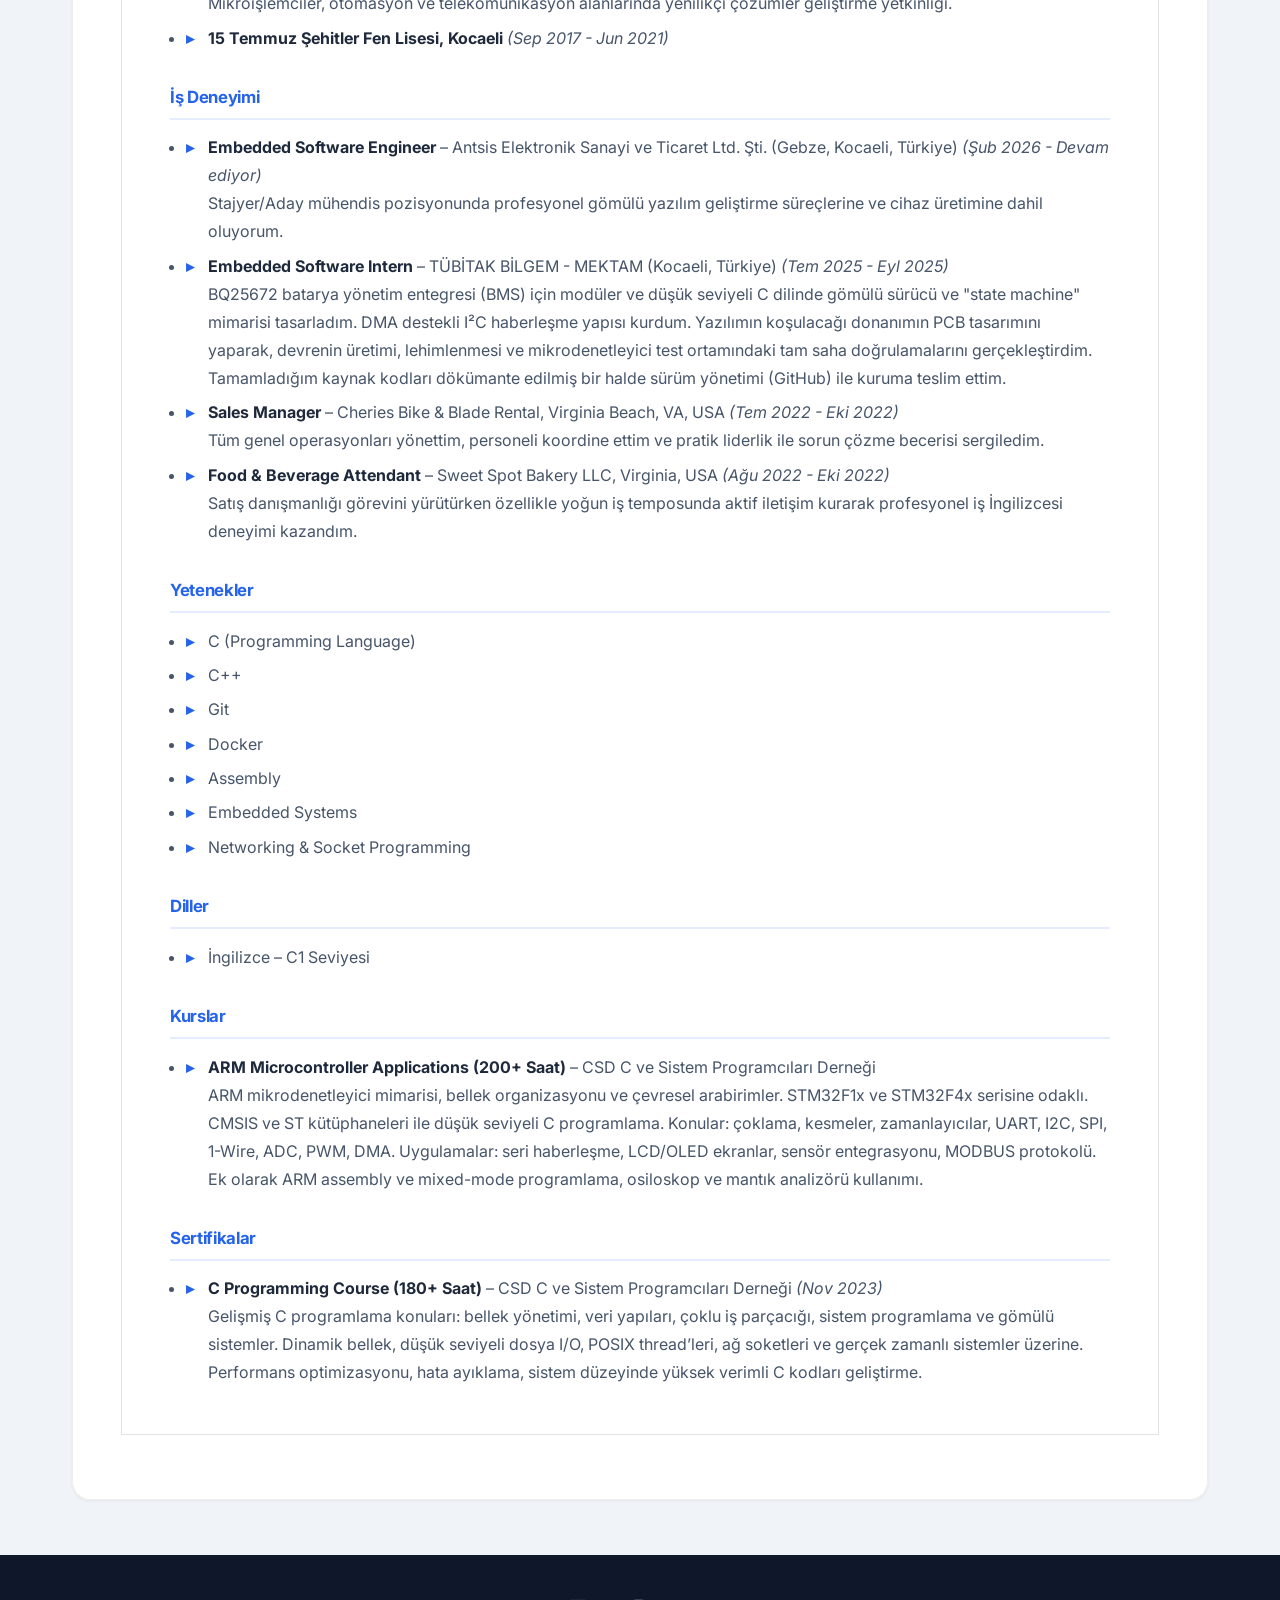
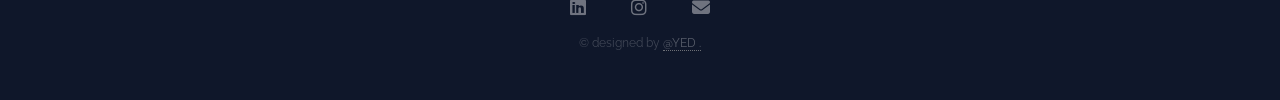
==== commit 7d6aafae: "feat: Update about me section & fix avatar CSS" ====
--- a/about.html
+++ b/about.html
@@ -207,12 +207,8 @@
 						</div>
 					</div>
 					<h3>Hakkımda</h3>
-					<p>4. sınıf Elektrik ve Elektronik Mühendisliği öğrencisiyim ve Mikroişlemciler ile Gömülü Sistemler
-						alanında uzmanlaşıyorum. École 42 Kocaeli'de düşük seviyeli programlama, C, C++ ve sanal makine
-						projelerine odaklanıyorum. STM32 F1, F4 ve Tiva C mikrodenetleyicileriyle pratik deneyime
-						sahibim. Gömülü sistemler ve otonom teknolojiler üzerine çalışıyorum. TÜBİTAK destekli bir
-						ekipte, otonom düşük irtifa drone geliştirme sürecinde aktif rol aldım. Ayrıca, Work and Travel
-						programıyla ABD’de İngilizcemi geliştirerek iş kültürü deneyimi kazandım.</p>
+					<p>Sakarya Üniversitesi Elektrik Elektronik Mühendisliği bölümünden, mikroişlemciler ve gömülü sistemler üzerine odaklanarak mezun oldum. Eğitimim sürerken École 42 Kocaeli'de düşük seviyeli C/C++ programlama becerilerimi geliştirdim; sanal makineler ve bare-metal projelerle işletim sistemi mimarilerini derinlemesine inceledim. Geliştirme süreçlerimde STM32 (G0, F1 & F4) ve Tiva C mikrodenetleyicileriyle aktif olarak çalışıp gömülü sürücüler (drivers) ve gerçek zamanlı yazılımlar geliştirdim, donanım katmanında I2C, SPI ve DMA iletişim protokollerini implemente ettim.</p>
+					<p>TÜBİTAK destekli bir Ar-Ge projesi kapsamında otonom alçak irtifa dronun sistem entegrasyonu ve uçuş kontrolünde aktif rol aldım. Zorunlu stajlarımı ve eğitimimi tamamlamış bir mühendis olarak, artık özellikle performansın ve donanım kaynaklarının kritik olduğu gömülü yazılım projelerinde optimize kod üretmeye odaklanıyorum. Ayrıca Work and Travel programıyla ABD'de geçirdiğim uluslararası iş deneyimi, iletişim becerilerimi ve farklı çalışma alanlarındaki vizyonumu ciddi şekilde güçlendirdi.</p>
 
 					<h3>Eğitim</h3>
 					<ul>
@@ -232,14 +228,21 @@
 
 					<h3>İş Deneyimi</h3>
 					<ul>
+						<li><strong>Embedded Software Engineer</strong> – Antsis Elektronik Sanayi ve Ticaret Ltd. Şti. (Gebze, Kocaeli, Türkiye)
+							<em>(Şub 2026 - Devam ediyor)</em><br />
+							Stajyer/Aday mühendis pozisyonunda profesyonel gömülü yazılım geliştirme süreçlerine ve cihaz üretimine dahil oluyorum.
+						</li>
+						<li><strong>Embedded Software Intern</strong> – TÜBİTAK BİLGEM - MEKTAM (Kocaeli, Türkiye)
+							<em>(Tem 2025 - Eyl 2025)</em><br />
+							BQ25672 batarya yönetim entegresi (BMS) için modüler ve düşük seviyeli C dilinde gömülü sürücü ve "state machine" mimarisi tasarladım. DMA destekli I²C haberleşme yapısı kurdum. Yazılımın koşulacağı donanımın PCB tasarımını yaparak, devrenin üretimi, lehimlenmesi ve mikrodenetleyici test ortamındaki tam saha doğrulamalarını gerçekleştirdim. Tamamladığım kaynak kodları dökümante edilmiş bir halde sürüm yönetimi (GitHub) ile kuruma teslim ettim.
+						</li>
 						<li><strong>Sales Manager</strong> – Cheries Bike & Blade Rental, Virginia Beach, VA, USA
-							<em>(Aug 2022 - Oct 2022)</em><br />
-							Tüm çalışanları yönettim, takım üyeleriyle etkili iletişim kurmayı öğrendim. Çalışanlar
-							arası sorunları çözme becerisi geliştirdim.
-						</li>
-						<li><strong>Food & Beverage Attendant</strong> – Sweet Spot Bakery LLC, Virginia, USA <em>(Jul
-								2022 - Oct 2022)</em><br />
-							Satış danışmanlığı görevinde İngilizce iletişim yeteneğimi önemli ölçüde geliştirdim.
+							<em>(Tem 2022 - Eki 2022)</em><br />
+							Tüm genel operasyonları yönettim, personeli koordine ettim ve pratik liderlik ile sorun çözme becerisi sergiledim.
+						</li>
+						<li><strong>Food & Beverage Attendant</strong> – Sweet Spot Bakery LLC, Virginia, USA
+							<em>(Ağu 2022 - Eki 2022)</em><br />
+							Satış danışmanlığı görevini yürütürken özellikle yoğun iş temposunda aktif iletişim kurarak profesyonel iş İngilizcesi deneyimi kazandım.
 						</li>
 					</ul>
 
--- a/assets/css/override.css
+++ b/assets/css/override.css
@@ -1,16 +1,15 @@
 /* ═══════════════════════════════════════════════════════════
-   YED Premium Light Theme Override v2
-   Sidebar → Bottom, Centered Layout, Modern Animations
+   YED Premium Theme v4
+   Edge-to-edge footer, auto-hide header, dense layout
    ═══════════════════════════════════════════════════════════ */
 
 @import url('https://fonts.googleapis.com/css2?family=Inter:wght@300;400;500;600;700;800&display=swap');
 
-/* ─── DESIGN TOKENS ──────────────────────────────────────── */
+/* ─── TOKENS ──────────────────────────────────────────────── */
 :root {
-    --bg-page:       #f8fafb;
+    --bg-page:       #f0f4f8;
     --bg-card:       #ffffff;
-    --bg-footer:     #f1f5f9;
-    --bg-header:     rgba(255, 255, 255, 0.88);
+    --bg-footer:     #0f172a;
     --accent:        #2563eb;
     --accent-light:  #3b82f6;
     --accent-glow:   rgba(37, 99, 235, 0.12);
@@ -18,16 +17,22 @@
     --text-primary:  #1e293b;
     --text-body:     #475569;
     --text-muted:    #94a3b8;
-    --border:        rgba(0, 0, 0, 0.06);
-    --shadow-sm:     0 1px 3px rgba(0,0,0,0.04), 0 1px 2px rgba(0,0,0,0.03);
-    --shadow-md:     0 4px 16px rgba(0,0,0,0.06), 0 2px 4px rgba(0,0,0,0.04);
-    --shadow-lg:     0 12px 40px rgba(0,0,0,0.08);
-    --radius:        12px;
-    --radius-lg:     16px;
-    --transition:    0.25s cubic-bezier(0.4, 0, 0.2, 1);
-}
-
-/* ─── BASE ────────────────────────────────────────────────── */
+    --border:        rgba(0, 0, 0, 0.07);
+    --shadow-sm:     0 1px 3px rgba(0,0,0,0.06);
+    --shadow-md:     0 4px 20px rgba(0,0,0,0.08);
+    --shadow-lg:     0 12px 40px rgba(0,0,0,0.12);
+    --radius:        14px;
+    --radius-lg:     18px;
+    --transition:    0.3s cubic-bezier(0.4, 0, 0.2, 1);
+}
+
+/* ─── GLOBAL RESET ────────────────────────────────────────── */
+html, body {
+    margin: 0 !important;
+    padding: 0 !important;
+    overflow-x: hidden;
+}
+
 body {
     background: var(--bg-page) !important;
     font-family: 'Inter', -apple-system, BlinkMacSystemFont, 'Segoe UI', sans-serif !important;
@@ -36,9 +41,8 @@
     -moz-osx-font-smoothing: grayscale;
 }
 
-/* ─── TYPOGRAPHY ──────────────────────────────────────────── */
 body, input, select, textarea {
-    font-family: 'Inter', -apple-system, BlinkMacSystemFont, 'Segoe UI', sans-serif !important;
+    font-family: 'Inter', -apple-system, sans-serif !important;
     color: var(--text-body) !important;
 }
 
@@ -46,213 +50,89 @@
     font-family: 'Inter', -apple-system, sans-serif !important;
     color: var(--text-primary) !important;
     font-weight: 700 !important;
-    letter-spacing: -0.01em !important;
+    letter-spacing: -0.02em !important;
     text-transform: none !important;
 }
 
-h2 { font-size: 1.35em !important; }
-h3 { font-size: 1.1em !important; }
-
-a:hover {
-    color: var(--accent) !important;
-}
-
-strong, b {
-    color: var(--text-primary) !important;
-}
-
-p {
-    line-height: 1.8 !important;
-    color: var(--text-body) !important;
-}
+a:hover { color: var(--accent) !important; }
+strong, b { color: var(--text-primary) !important; }
+p { line-height: 1.75 !important; color: var(--text-body) !important; }
 
 /* ═══════════════════════════════════════════════════════════
-   CRITICAL FIX: Move sidebar from left → bottom
+   LAYOUT
    ═══════════════════════════════════════════════════════════ */
 
-/* Override the wrapper from side-by-side → stacked */
 #wrapper {
     display: flex !important;
     flex-direction: column !important;
     max-width: 100% !important;
-}
-
-/* Main content takes full width */
+    width: 100% !important;
+    min-height: 100vh !important;
+    margin: 0 !important;
+    padding: 0 !important;
+}
+
 #main {
     width: 100% !important;
-    max-width: 820px !important;
+    max-width: 1200px !important;
     margin: 0 auto !important;
-    padding: 2em 1.5em !important;
+    padding: 1.8em 2em !important;
     float: none !important;
-}
-
-/* ─── SIDEBAR → BOTTOM FOOTER BAND ───────────────────────── */
-#sidebar {
-    width: 100% !important;
-    max-width: 100% !important;
-    margin: 0 !important;
-    padding: 0 !important;
-    position: relative !important;
-    float: none !important;
-    display: block !important;
-    order: 99 !important;
-    background: var(--bg-footer) !important;
-    border-top: 1px solid var(--border) !important;
-    text-align: center !important;
-    min-height: auto !important;
-    height: auto !important;
-}
-
-/* Intro section in footer */
-#sidebar #intro {
-    padding: 2.5em 1.5em 0.5em !important;
-    text-align: center !important;
-    display: flex !important;
-    flex-direction: column !important;
-    align-items: center !important;
-}
-
-#sidebar #intro .logo {
-    display: inline-block !important;
-    margin: 0 auto 1em !important;
-}
-
-#sidebar #intro .logo img {
-    width: 80px !important;
-    height: 80px !important;
-    border-radius: 50% !important;
-    object-fit: cover !important;
-    border: 3px solid var(--border) !important;
-    box-shadow: var(--shadow-md) !important;
-}
-
-#sidebar #intro h2 {
-    color: var(--text-primary) !important;
-    font-size: 1.2em !important;
-    margin-bottom: 0.3em !important;
-    text-align: center !important;
-}
-
-/* Blurb / About section centered */
-#sidebar .blurb {
-    padding: 0.5em 2em 1.5em !important;
-    text-align: center !important;
-    max-width: 600px !important;
-    margin: 0 auto !important;
-}
-
-#sidebar .blurb h2 {
-    color: var(--text-primary) !important;
-    font-size: 0.95em !important;
-    text-align: center !important;
-}
-
-#sidebar .blurb p {
-    color: var(--text-body) !important;
-    font-size: 0.9em !important;
-    text-align: center !important;
-    line-height: 1.7 !important;
-}
-
-#sidebar .blurb .button {
-    background: var(--accent) !important;
-    color: #fff !important;
-    border: none !important;
-    box-shadow: 0 2px 8px rgba(37,99,235,0.2) !important;
-}
-
-#sidebar .blurb .button:hover {
-    background: var(--accent-hover) !important;
-    box-shadow: 0 4px 16px rgba(37,99,235,0.3) !important;
-}
-
-/* Footer icons centered */
-#sidebar #footer,
-#sidebar section#footer {
-    padding: 1em 1.5em 2em !important;
-    text-align: center !important;
-}
-
-#sidebar #footer .icons,
-section#footer .icons {
-    display: flex !important;
-    justify-content: center !important;
-    gap: 1em !important;
-    list-style: none !important;
-    padding: 0 !important;
-    margin: 0 0 0.8em 0 !important;
-}
-
-#sidebar #footer .icons a,
-section#footer .icons a {
-    color: var(--text-muted) !important;
-    font-size: 20px !important;
-    transition: color var(--transition), transform var(--transition) !important;
+    flex: 1 !important;
+}
+
+@media screen and (min-width: 1500px) {
+    #main { max-width: 1360px !important; }
+}
+
+/* ═══════════════════════════════════════════════════════════
+   HEADER — Transparent → Shadow on scroll → Hides on scroll down
+   ═══════════════════════════════════════════════════════════ */
+
+#header {
+    background: transparent !important;
+    backdrop-filter: none !important;
+    -webkit-backdrop-filter: none !important;
     border-bottom: none !important;
-}
-
-#sidebar #footer .icons a:hover,
-section#footer .icons a:hover {
-    color: var(--accent) !important;
-    transform: translateY(-2px) !important;
-}
-
-#sidebar #footer .copyright,
-#sidebar .copyright,
-section#footer .copyright {
-    color: var(--text-muted) !important;
-    font-size: 0.78em !important;
-    text-align: center !important;
-}
-
-#sidebar #footer .copyright a,
-section#footer .copyright a {
-    color: var(--text-muted) !important;
-}
-
-/* Standalone footer (about page) */
-body > section#footer,
-body > div + section#footer {
-    background: var(--bg-footer) !important;
-    border-top: 1px solid var(--border) !important;
-    padding: 2em 1.5em !important;
-    text-align: center !important;
-}
-
-body > section#footer .icons a {
-    color: var(--text-muted) !important;
-}
-
-body > section#footer .icons a:hover {
-    color: var(--accent) !important;
-}
-
-body > section#footer .copyright {
-    color: var(--text-muted) !important;
-}
-
-/* ─── HEADER ──────────────────────────────────────────────── */
-#header {
-    background: var(--bg-header) !important;
-    backdrop-filter: blur(16px) saturate(180%) !important;
-    -webkit-backdrop-filter: blur(16px) saturate(180%) !important;
+    box-shadow: none !important;
+    position: fixed !important;
+    top: 0 !important;
+    left: 0 !important;
+    right: 0 !important;
+    z-index: 1000 !important;
+    transition: transform 0.4s cubic-bezier(0.4, 0, 0.2, 1),
+                background 0.3s ease,
+                box-shadow 0.3s ease,
+                backdrop-filter 0.3s ease !important;
+    padding: 0.6em 1.5em !important;
+}
+
+/* State: user scrolled down → solid background */
+#header.header-solid {
+    background: rgba(255, 255, 255, 0.95) !important;
+    backdrop-filter: blur(20px) saturate(180%) !important;
+    -webkit-backdrop-filter: blur(20px) saturate(180%) !important;
+    box-shadow: 0 1px 20px rgba(0,0,0,0.06) !important;
     border-bottom: 1px solid var(--border) !important;
-    box-shadow: 0 1px 8px rgba(0,0,0,0.04) !important;
-    position: sticky !important;
-    top: 0 !important;
-    z-index: 1000 !important;
-}
-
+}
+
+/* State: user scrolling down → hide */
+#header.header-hidden {
+    transform: translateY(-100%) !important;
+}
+
+/* Bigger nav text */
 #header h1 a {
     color: var(--text-primary) !important;
     font-weight: 800 !important;
-    letter-spacing: -0.02em !important;
-    font-size: 1.1em !important;
+    letter-spacing: -0.03em !important;
+    font-size: 1.35em !important;
 }
 
 #header nav.links a {
-    color: var(--text-body) !important;
-    font-weight: 500 !important;
+    color: var(--text-primary) !important;
+    font-weight: 600 !important;
+    font-size: 0.95em !important;
     letter-spacing: 0 !important;
     text-transform: none !important;
     transition: color var(--transition) !important;
@@ -263,15 +143,17 @@
     content: '' !important;
     position: absolute !important;
     bottom: -4px !important;
-    left: 0 !important;
+    left: 50% !important;
     width: 0 !important;
-    height: 2px !important;
+    height: 2.5px !important;
     background: var(--accent) !important;
-    transition: width var(--transition) !important;
+    transition: width 0.3s ease, left 0.3s ease !important;
+    border-radius: 2px !important;
 }
 
 #header nav.links a:hover::after {
     width: 100% !important;
+    left: 0 !important;
 }
 
 #header nav.links a:hover {
@@ -279,72 +161,95 @@
 }
 
 #header nav.main a {
-    color: var(--text-body) !important;
-}
-
-#header nav.main a:hover {
-    color: var(--accent) !important;
-}
-
-/* ─── ARTICLE / POST CARDS ────────────────────────────────── */
+    color: var(--text-primary) !important;
+    font-size: 1.1em !important;
+}
+
+/* Push content below fixed header */
+#main {
+    padding-top: 5em !important;
+}
+
+/* ─── POST CARDS — Dense, full-width ──────────────────────── */
 article.post {
     background: var(--bg-card) !important;
     border-radius: var(--radius-lg) !important;
     box-shadow: var(--shadow-sm) !important;
     border: 1px solid var(--border) !important;
     overflow: hidden;
-    transition: box-shadow var(--transition), transform var(--transition) !important;
-    margin-bottom: 2em !important;
+    transition: box-shadow 0.4s ease, transform 0.4s ease !important;
+    margin-bottom: 1.6em !important;
 }
 
 article.post:hover {
     box-shadow: var(--shadow-md) !important;
-    transform: translateY(-3px);
+    transform: translateY(-4px);
+}
+
+article.post > header {
+    padding: 1.4em 1.8em 0.3em !important;
 }
 
 article.post > header .title h2 {
-    font-size: 1.3em !important;
+    font-size: 1.5em !important;
     font-weight: 700 !important;
-    letter-spacing: -0.01em !important;
+    letter-spacing: -0.02em !important;
+    margin-bottom: 0.15em !important;
+    line-height: 1.3 !important;
 }
 
 article.post > header .title h2 a {
     color: var(--text-primary) !important;
     transition: color var(--transition) !important;
-}
-
-article.post > header .title h2 a:hover {
-    color: var(--accent) !important;
-}
+    border-bottom: none !important;
+}
+
+article.post > header .title h2 a:hover { color: var(--accent) !important; }
 
 article.post > header .title p {
     color: var(--text-muted) !important;
-    font-size: 0.9em !important;
+    font-size: 0.88em !important;
     font-weight: 400 !important;
     letter-spacing: 0 !important;
     text-transform: none !important;
+    margin-bottom: 0 !important;
 }
 
 article.post > header .meta time {
     color: var(--text-muted) !important;
     font-weight: 500 !important;
-    font-size: 0.85em !important;
+    font-size: 0.82em !important;
+}
+
+/* Post images */
+article.post .image.featured {
+    margin: 0 !important;
+    overflow: hidden !important;
 }
 
 article.post .image.featured img {
     border-radius: 0 !important;
-    transition: transform 0.5s ease !important;
+    width: 100% !important;
+    display: block !important;
+    transition: transform 0.6s cubic-bezier(0.25, 0.46, 0.45, 0.94) !important;
 }
 
 article.post:hover .image.featured img {
-    transform: scale(1.03);
-}
-
+    transform: scale(1.04);
+}
+
+/* Post body — tighter padding */
 article.post > p,
 article.post section.post p {
+    padding: 0 1.8em !important;
     color: var(--text-body) !important;
-    font-size: 0.95em !important;
-    line-height: 1.85 !important;
+    font-size: 0.92em !important;
+    line-height: 1.8 !important;
+    margin-bottom: 1em !important;
+}
+
+article.post > footer {
+    padding: 0 1.8em 1.4em !important;
 }
 
 /* ─── BUTTONS ─────────────────────────────────────────────── */
@@ -360,199 +265,228 @@
     font-family: 'Inter', sans-serif !important;
     text-transform: none !important;
     letter-spacing: 0 !important;
-    padding: 0.85em 2em !important;
-    font-size: 0.88em !important;
-    box-shadow: 0 2px 8px rgba(37,99,235,0.25) !important;
+    padding: 0.8em 2em !important;
+    font-size: 0.86em !important;
+    box-shadow: 0 2px 12px rgba(37,99,235,0.3) !important;
     transition: all var(--transition) !important;
     cursor: pointer;
+    position: relative !important;
+    overflow: hidden !important;
 }
 
 .button:hover,
 input[type="submit"]:hover {
     background: var(--accent-hover) !important;
     color: #fff !important;
-    box-shadow: 0 4px 16px rgba(37,99,235,0.35) !important;
-    transform: translateY(-1px);
-}
-
-.button.large {
-    padding: 0.95em 2.4em !important;
-    font-size: 0.9em !important;
-}
-
-/* ─── SEARCH MODAL ────────────────────────────────────────── */
-.search-overlay {
-    position: fixed;
-    inset: 0;
-    background: rgba(0,0,0,0.5);
-    backdrop-filter: blur(8px);
-    z-index: 9998;
-    opacity: 0;
-    pointer-events: none;
-    transition: opacity 0.3s ease;
-}
-
-.search-overlay.active {
-    opacity: 1;
-    pointer-events: all;
-}
-
-.search-modal {
-    position: fixed;
-    top: 12vh;
-    left: 50%;
-    transform: translateX(-50%) scale(0.95);
-    width: min(90vw, 640px);
-    background: #fff;
-    border-radius: var(--radius-lg);
-    box-shadow: 0 24px 80px rgba(0,0,0,0.18);
-    z-index: 9999;
-    opacity: 0;
-    pointer-events: none;
-    transition: all 0.3s cubic-bezier(0.4, 0, 0.2, 1);
-    overflow: hidden;
-}
-
-.search-modal.active {
-    opacity: 1;
-    pointer-events: all;
-    transform: translateX(-50%) scale(1);
-}
-
-.search-modal-input-wrap {
-    display: flex;
-    align-items: center;
-    padding: 1em 1.2em;
-    border-bottom: 1px solid var(--border);
-    gap: 0.8em;
-}
-
-.search-modal-input-wrap .search-icon {
-    color: var(--text-muted);
-    font-size: 1.1em;
-    flex-shrink: 0;
-}
-
-.search-modal-input-wrap input {
-    flex: 1;
+    box-shadow: 0 6px 24px rgba(37,99,235,0.4) !important;
+    transform: translateY(-2px);
+}
+
+.button:active { transform: scale(0.97) translateY(0) !important; }
+
+.button.large { padding: 0.9em 2.2em !important; font-size: 0.9em !important; }
+
+/* ═══════════════════════════════════════════════════════════
+   FOOTER — Edge-to-edge, NO white gaps
+   ═══════════════════════════════════════════════════════════ */
+
+#sidebar {
+    width: 100vw !important;
+    max-width: 100vw !important;
+    margin: 0 !important;
+    margin-left: calc(-50vw + 50%) !important;
+    padding: 0 !important;
+    position: relative !important;
+    float: none !important;
+    display: block !important;
+    order: 99 !important;
+    background: var(--bg-footer) !important;
     border: none !important;
+    text-align: center !important;
+    min-height: auto !important;
+    height: auto !important;
+    box-sizing: border-box !important;
+}
+
+/* Also kill any wrapper margin/padding that creates gaps */
+#wrapper {
+    overflow: hidden !important;
+}
+
+/* Avatar + Name row */
+#sidebar #intro {
+    padding: 2.5em 2em 1em !important;
+    display: flex !important;
+    flex-direction: row !important;
+    align-items: center !important;
+    justify-content: center !important;
+    gap: 1.2em !important;
+}
+
+#sidebar #intro .logo,
+#intro .logo {
+    display: inline-block !important;
+    margin: 0 !important;
+    flex-shrink: 0 !important;
+    border: none !important;
+    overflow: visible !important;
+    width: auto !important;
+    height: auto !important;
+    background: none !important;
+    padding: 0 !important;
+}
+
+/* KILL the white SVG diamond/triangle pseudo-element */
+#sidebar #intro .logo::before,
+#sidebar #intro .logo::after,
+#intro .logo::before,
+#intro .logo::after,
+#sidebar .logo::before,
+#sidebar .logo::after {
+    display: none !important;
+    content: none !important;
+    background: none !important;
+    background-image: none !important;
+    width: 0 !important;
+    height: 0 !important;
+}
+
+/* Clean circle avatar — NO border, no frame whatsoever */
+#sidebar #intro .logo img,
+#intro .logo img {
+    width: 54px !important;
+    height: 54px !important;
+    border-radius: 50% !important;
+    object-fit: cover !important;
+    border: none !important;
+    box-shadow: none !important;
     outline: none !important;
-    font-size: 1.05em !important;
-    font-family: 'Inter', sans-serif !important;
-    color: var(--text-primary) !important;
-    background: transparent !important;
-    padding: 0.4em 0 !important;
+    margin: 0 !important;
+    display: block !important;
+}
+
+#sidebar #intro header { text-align: left !important; }
+
+#sidebar #intro h2 {
+    color: #fff !important;
+    font-size: 1.15em !important;
+    margin: 0 !important;
+    font-weight: 700 !important;
+}
+
+/* Blurb text */
+#sidebar .blurb {
+    padding: 0 2em 1em !important;
+    text-align: center !important;
+    max-width: 650px !important;
+    margin: 0 auto !important;
+}
+
+#sidebar .blurb h2 { display: none !important; }
+
+#sidebar .blurb p {
+    color: rgba(255,255,255,0.55) !important;
+    font-size: 0.82em !important;
+    text-align: center !important;
+    line-height: 1.7 !important;
+    margin-bottom: 0.8em !important;
+}
+
+#sidebar .blurb .actions { margin: 0 !important; }
+
+#sidebar .blurb .button {
+    background: rgba(255,255,255,0.08) !important;
+    color: rgba(255,255,255,0.8) !important;
+    border: 1px solid rgba(255,255,255,0.15) !important;
     box-shadow: none !important;
-}
-
-.search-modal-input-wrap input::placeholder {
-    color: var(--text-muted);
-}
-
-.search-modal-input-wrap .search-kbd {
-    background: var(--bg-page);
-    border: 1px solid var(--border);
-    border-radius: 6px;
-    padding: 2px 8px;
-    font-size: 0.75em;
-    color: var(--text-muted);
-    font-family: 'Inter', sans-serif;
-}
-
-.search-results {
-    max-height: 50vh;
-    overflow-y: auto;
-    padding: 0.5em 0;
-}
-
-.search-result-item {
-    display: flex;
-    align-items: center;
-    gap: 1em;
-    padding: 0.8em 1.2em;
-    cursor: pointer;
-    transition: background 0.15s ease;
-    text-decoration: none;
+    font-size: 0.78em !important;
+    padding: 0.6em 1.5em !important;
+}
+
+#sidebar .blurb .button:hover {
+    background: rgba(255,255,255,0.15) !important;
+    color: #fff !important;
+}
+
+/* Social icons */
+#sidebar #footer,
+#sidebar section#footer {
+    padding: 1em 2em 1.8em !important;
+    text-align: center !important;
+    border-top: 1px solid rgba(255,255,255,0.06) !important;
+    max-width: 100% !important;
+    margin: 0 !important;
+}
+
+#sidebar #footer .icons,
+section#footer .icons {
+    display: flex !important;
+    justify-content: center !important;
+    gap: 1.8em !important;
+    list-style: none !important;
+    padding: 0.8em 0 0.6em !important;
+    margin: 0 !important;
+}
+
+#sidebar #footer .icons a,
+section#footer .icons a {
+    color: rgba(255,255,255,0.4) !important;
+    font-size: 18px !important;
+    transition: color 0.3s ease, transform 0.3s ease !important;
     border-bottom: none !important;
 }
 
-.search-result-item:hover {
-    background: var(--bg-page);
-}
-
-.search-result-item img {
-    width: 52px;
-    height: 52px;
-    border-radius: 8px;
-    object-fit: cover;
-    flex-shrink: 0;
-}
-
-.search-result-info {
-    flex: 1;
-    min-width: 0;
-}
-
-.search-result-title {
-    font-weight: 600;
-    color: var(--text-primary);
-    font-size: 0.92em;
-    white-space: nowrap;
-    overflow: hidden;
-    text-overflow: ellipsis;
-}
-
-.search-result-subtitle {
-    font-size: 0.8em;
-    color: var(--text-muted);
-    white-space: nowrap;
-    overflow: hidden;
-    text-overflow: ellipsis;
-}
-
-.search-result-badge {
-    background: var(--accent-glow);
-    color: var(--accent);
-    font-size: 0.7em;
-    font-weight: 600;
-    padding: 3px 10px;
-    border-radius: 20px;
-    white-space: nowrap;
-    flex-shrink: 0;
-}
-
-.search-no-results {
-    text-align: center;
-    padding: 2em;
-    color: var(--text-muted);
-    font-size: 0.9em;
-}
-
-.search-hint {
-    text-align: center;
-    padding: 1.5em;
-    color: var(--text-muted);
-    font-size: 0.82em;
-}
-
-/* ─── MENU (mobile hamburger) ─────────────────────────────── */
+#sidebar #footer .icons a:hover,
+section#footer .icons a:hover {
+    color: var(--accent-light) !important;
+    transform: scale(1.2) !important;
+}
+
+#sidebar #footer .copyright,
+#sidebar .copyright,
+section#footer .copyright {
+    color: rgba(255,255,255,0.2) !important;
+    font-size: 0.72em !important;
+    text-align: center !important;
+    letter-spacing: 0 !important;
+    text-transform: none !important;
+}
+
+#sidebar #footer .copyright a,
+section#footer .copyright a { color: rgba(255,255,255,0.3) !important; }
+
+/* Standalone footer (about page etc) */
+body > section#footer,
+body > div + section#footer {
+    background: var(--bg-footer) !important;
+    padding: 1.5em 2em !important;
+    margin: 0 !important;
+    text-align: center !important;
+}
+
+body > section#footer .icons a {
+    color: rgba(255,255,255,0.4) !important;
+    border-bottom: none !important;
+}
+
+body > section#footer .icons a:hover { color: var(--accent-light) !important; }
+
+body > section#footer .copyright {
+    color: rgba(255,255,255,0.2) !important;
+    letter-spacing: 0 !important;
+    text-transform: none !important;
+}
+
+/* ─── MENU (mobile) ───────────────────────────────────────── */
 #menu {
     background: #fff !important;
     color: var(--text-body) !important;
     box-shadow: var(--shadow-lg) !important;
 }
 
-#menu .links a h3 {
-    color: var(--text-primary) !important;
-}
-
-#menu .links a p {
-    color: var(--text-muted) !important;
-}
-
-#menu .links a:hover h3 {
-    color: var(--accent) !important;
-}
+#menu .links a h3 { color: var(--text-primary) !important; }
+#menu .links a p { color: var(--text-muted) !important; }
+#menu .links a:hover h3 { color: var(--accent) !important; }
 
 /* ─── PAGINATION ──────────────────────────────────────────── */
 .pagination .button,
@@ -571,161 +505,172 @@
 }
 
 .pagination .button.disabled,
-.actions.pagination .button.disabled {
-    opacity: 0.35 !important;
-    cursor: not-allowed;
-    pointer-events: none;
-}
-
-/* ─── INFO CARDS (about page) ─────────────────────────────── */
+.actions.pagination .button.disabled { opacity: 0.3 !important; pointer-events: none; }
+
+/* ─── INFO CARDS ──────────────────────────────────────────── */
 .info-cards > div {
-    background: var(--bg-page) !important;
+    background: var(--bg-card) !important;
     border: 1px solid var(--border) !important;
     border-radius: var(--radius) !important;
     box-shadow: var(--shadow-sm) !important;
-    transition: box-shadow var(--transition) !important;
-}
-
-.info-cards > div:hover {
-    box-shadow: var(--shadow-md) !important;
-}
-
-.info-cards a {
-    color: var(--accent) !important;
-    font-weight: 500 !important;
-}
-
-/* ─── CV SECTION ──────────────────────────────────────────── */
+    transition: all var(--transition) !important;
+}
+
+.info-cards > div:hover { box-shadow: var(--shadow-md) !important; transform: translateY(-2px) !important; }
+.info-cards a { color: var(--accent) !important; font-weight: 500 !important; }
+
+/* ─── CV ──────────────────────────────────────────────────── */
 .cv-header h2 {
-    font-size: clamp(1.4em, 4vw, 1.85em) !important;
+    font-size: clamp(1.5em, 4vw, 2em) !important;
     font-weight: 800 !important;
     background: linear-gradient(135deg, var(--accent) 0%, #7c3aed 100%);
-    -webkit-background-clip: text;
-    -webkit-text-fill-color: transparent;
-    background-clip: text;
-}
-
-.cv-header p {
-    color: var(--text-muted) !important;
-    font-weight: 500 !important;
-}
+    -webkit-background-clip: text; -webkit-text-fill-color: transparent; background-clip: text;
+}
+
+.cv-header p { color: var(--text-muted) !important; font-weight: 500 !important; }
 
 #cv h3 {
-    color: var(--accent) !important;
-    font-size: 1em !important;
-    font-weight: 700 !important;
-    border-bottom: 2px solid var(--accent-glow);
-    padding-bottom: 0.4em;
-    margin-bottom: 0.8em;
+    color: var(--accent) !important; font-size: 1.05em !important; font-weight: 700 !important;
+    border-bottom: 2px solid var(--accent-glow); padding-bottom: 0.4em; margin-bottom: 0.8em;
 }
 
 /* ─── LISTS ───────────────────────────────────────────────── */
-article.post ul li,
-#cv ul li {
-    position: relative;
-    padding-left: 1.3em;
-    margin-bottom: 0.4em;
-    color: var(--text-body) !important;
-}
-
-article.post ul li::before,
-#cv ul li::before {
-    content: '›';
-    position: absolute;
-    left: 0;
-    color: var(--accent);
-    font-weight: 700;
-    font-size: 1.2em;
-    line-height: 1.5;
+article.post ul li, #cv ul li {
+    position: relative; padding-left: 1.4em; margin-bottom: 0.4em; color: var(--text-body) !important;
+}
+
+article.post ul li::before, #cv ul li::before {
+    content: '▸'; position: absolute; left: 0; color: var(--accent); font-weight: 700; font-size: 1em;
 }
 
 /* ─── IMAGES ──────────────────────────────────────────────── */
-.image.featured {
-    border-radius: var(--radius) var(--radius) 0 0 !important;
-    overflow: hidden;
-}
-
-span.image.featured {
-    border-radius: var(--radius-lg) !important;
-    overflow: hidden;
-    box-shadow: var(--shadow-md) !important;
-}
-
-span.image.featured img {
-    border-radius: var(--radius-lg) !important;
-}
+.image.featured { overflow: hidden; }
+span.image.featured { border-radius: var(--radius-lg) !important; overflow: hidden; box-shadow: var(--shadow-md) !important; }
+span.image.featured img { border-radius: var(--radius-lg) !important; }
+
+/* ═══════════════════════════════════════════════════════════
+   SEARCH MODAL
+   ═══════════════════════════════════════════════════════════ */
+
+.search-overlay {
+    position: fixed; inset: 0;
+    background: rgba(15,23,42,0.6); backdrop-filter: blur(12px);
+    z-index: 9998; opacity: 0; pointer-events: none; transition: opacity 0.3s ease;
+}
+.search-overlay.active { opacity: 1; pointer-events: all; }
+
+.search-modal {
+    position: fixed; top: 10vh; left: 50%;
+    transform: translateX(-50%) scale(0.92);
+    width: min(92vw, 680px); background: #fff;
+    border-radius: var(--radius-lg);
+    box-shadow: 0 32px 100px rgba(0,0,0,0.25);
+    z-index: 9999; opacity: 0; pointer-events: none;
+    transition: all 0.35s cubic-bezier(0.34, 1.56, 0.64, 1); overflow: hidden;
+}
+.search-modal.active { opacity: 1; pointer-events: all; transform: translateX(-50%) scale(1); }
+
+.search-modal-input-wrap {
+    display: flex; align-items: center; padding: 1.1em 1.4em;
+    border-bottom: 1px solid var(--border); gap: 0.8em;
+}
+.search-modal-input-wrap .search-icon { color: var(--accent); font-size: 1.1em; flex-shrink: 0; }
+.search-modal-input-wrap input {
+    flex: 1; border: none !important; outline: none !important;
+    font-size: 1.1em !important; font-family: 'Inter', sans-serif !important;
+    color: var(--text-primary) !important; background: transparent !important;
+    padding: 0.4em 0 !important; box-shadow: none !important;
+}
+.search-modal-input-wrap input::placeholder { color: var(--text-muted); }
+.search-modal-input-wrap .search-kbd {
+    background: var(--bg-page); border: 1px solid var(--border); border-radius: 6px;
+    padding: 3px 10px; font-size: 0.72em; color: var(--text-muted); font-weight: 500;
+}
+
+.search-results { max-height: 55vh; overflow-y: auto; padding: 0.3em 0; }
+.search-result-item {
+    display: flex; align-items: center; gap: 1em; padding: 0.7em 1.4em;
+    cursor: pointer; transition: background 0.15s ease; border-bottom: none !important;
+}
+.search-result-item:hover { background: var(--bg-page); }
+.search-result-item img { width: 52px; height: 52px; border-radius: 10px; object-fit: cover; flex-shrink: 0; box-shadow: var(--shadow-sm); }
+.search-result-info { flex: 1; min-width: 0; }
+.search-result-title { font-weight: 600; color: var(--text-primary); font-size: 0.92em; white-space: nowrap; overflow: hidden; text-overflow: ellipsis; }
+.search-result-subtitle { font-size: 0.8em; color: var(--text-muted); white-space: nowrap; overflow: hidden; text-overflow: ellipsis; margin-top: 2px; }
+.search-result-badge { background: var(--accent-glow); color: var(--accent); font-size: 0.7em; font-weight: 600; padding: 3px 10px; border-radius: 20px; white-space: nowrap; flex-shrink: 0; }
+.search-no-results { text-align: center; padding: 2.5em; color: var(--text-muted); font-size: 0.92em; }
+.search-hint { text-align: center; padding: 2em; color: var(--text-muted); font-size: 0.85em; }
 
 /* ─── SCROLLBAR ───────────────────────────────────────────── */
-::-webkit-scrollbar { width: 8px; }
-::-webkit-scrollbar-track { background: var(--bg-page); }
-::-webkit-scrollbar-thumb { background: #cbd5e1; border-radius: 4px; }
+::-webkit-scrollbar { width: 5px; }
+::-webkit-scrollbar-track { background: transparent; }
+::-webkit-scrollbar-thumb { background: #cbd5e1; border-radius: 3px; }
 ::-webkit-scrollbar-thumb:hover { background: #94a3b8; }
 
-/* ─── SELECTION ───────────────────────────────────────────── */
 ::selection { background: var(--accent); color: #fff; }
 
-/* ─── ANIMATIONS ──────────────────────────────────────────── */
+/* ═══════════════════════════════════════════════════════════
+   ANIMATIONS
+   ═══════════════════════════════════════════════════════════ */
+
 @media (prefers-reduced-motion: no-preference) {
-    article.post {
-        opacity: 0;
-        transform: translateY(24px);
+    article.post { opacity: 0; transform: translateY(30px); }
+
+    article.post.is-visible {
+        animation: cardIn 0.65s cubic-bezier(0.22, 1, 0.36, 1) forwards;
     }
-
-    article.post.is-visible {
-        animation: fadeSlideUp 0.6s ease forwards;
-    }
-
-    article.post:nth-child(1).is-visible { animation-delay: 0s; }
-    article.post:nth-child(2).is-visible { animation-delay: 0.1s; }
-    article.post:nth-child(3).is-visible { animation-delay: 0.2s; }
-    article.post:nth-child(4).is-visible { animation-delay: 0.3s; }
-    article.post:nth-child(5).is-visible { animation-delay: 0.4s; }
-
-    @keyframes fadeSlideUp {
-        from { opacity: 0; transform: translateY(24px); }
+    article.post:nth-child(2).is-visible { animation-delay: 0.06s; }
+    article.post:nth-child(3).is-visible { animation-delay: 0.12s; }
+    article.post:nth-child(4).is-visible { animation-delay: 0.18s; }
+    article.post:nth-child(5).is-visible { animation-delay: 0.24s; }
+    article.post:nth-child(6).is-visible { animation-delay: 0.3s; }
+    article.post:nth-child(7).is-visible { animation-delay: 0.36s; }
+    article.post:nth-child(8).is-visible { animation-delay: 0.42s; }
+
+    @keyframes cardIn {
+        from { opacity: 0; transform: translateY(30px); }
         to   { opacity: 1; transform: translateY(0); }
     }
 
-    /* Page load entrance */
-    #main {
-        animation: pageFadeIn 0.5s ease forwards;
+    /* Continuous micro-float */
+    article.post.is-visible {
+        animation: cardIn 0.65s cubic-bezier(0.22,1,0.36,1) forwards,
+                   microFloat 8s ease-in-out 1.5s infinite;
     }
-
-    @keyframes pageFadeIn {
-        from { opacity: 0; }
-        to   { opacity: 1; }
+    @keyframes microFloat {
+        0%, 100% { transform: translateY(0); }
+        50%      { transform: translateY(-2px); }
     }
 
-    /* Header nav link hover underline animation is in the header section above */
-}
-
-/* ─── MAIN HEADER (embedded page) ─────────────────────────── */
-.main-header h2 {
-    font-weight: 700 !important;
-    color: var(--text-primary) !important;
-    letter-spacing: -0.02em !important;
+    /* Footer */
+    #sidebar { opacity: 0; transform: translateY(15px); }
+    #sidebar.is-visible { animation: slideUp 0.5s ease forwards; }
+    @keyframes slideUp {
+        from { opacity: 0; transform: translateY(15px); }
+        to   { opacity: 1; transform: translateY(0); }
+    }
+
+    /* Page load */
+    #main { animation: fadeIn 0.5s ease forwards; }
+    @keyframes fadeIn { from { opacity: 0; } to { opacity: 1; } }
 }
 
 /* ─── RESPONSIVE ──────────────────────────────────────────── */
 @media screen and (max-width: 980px) {
-    #main {
-        padding: 1.5em 1em !important;
-    }
-    article.post {
-        border-radius: var(--radius) !important;
-        margin-bottom: 1.5em !important;
-    }
+    #main { padding: 4.5em 1em 1.2em !important; }
+    article.post { border-radius: var(--radius) !important; }
+    #sidebar #intro { flex-direction: column !important; gap: 0.5em !important; }
+    #sidebar #intro header { text-align: center !important; }
+    #header h1 a { font-size: 1.15em !important; }
+    #header nav.links a { font-size: 0.85em !important; }
 }
 
 @media screen and (max-width: 736px) {
-    article.post {
-        border-radius: 10px !important;
-    }
-    .button.large {
-        padding: 0.75em 1.6em !important;
-        font-size: 0.85em !important;
-    }
-    #sidebar .blurb {
-        padding: 0.5em 1em 1.5em !important;
-    }
-}
+    #main { padding: 4em 0.6em 0.8em !important; }
+    article.post { border-radius: 12px !important; margin-bottom: 1em !important; }
+    article.post > header { padding: 1em 1.2em 0.3em !important; }
+    article.post > p, article.post section.post p { padding: 0 1.2em !important; }
+    article.post > footer { padding: 0 1.2em 1em !important; }
+    .button.large { padding: 0.75em 1.6em !important; font-size: 0.85em !important; }
+    #header h1 a { font-size: 1em !important; }
+}
